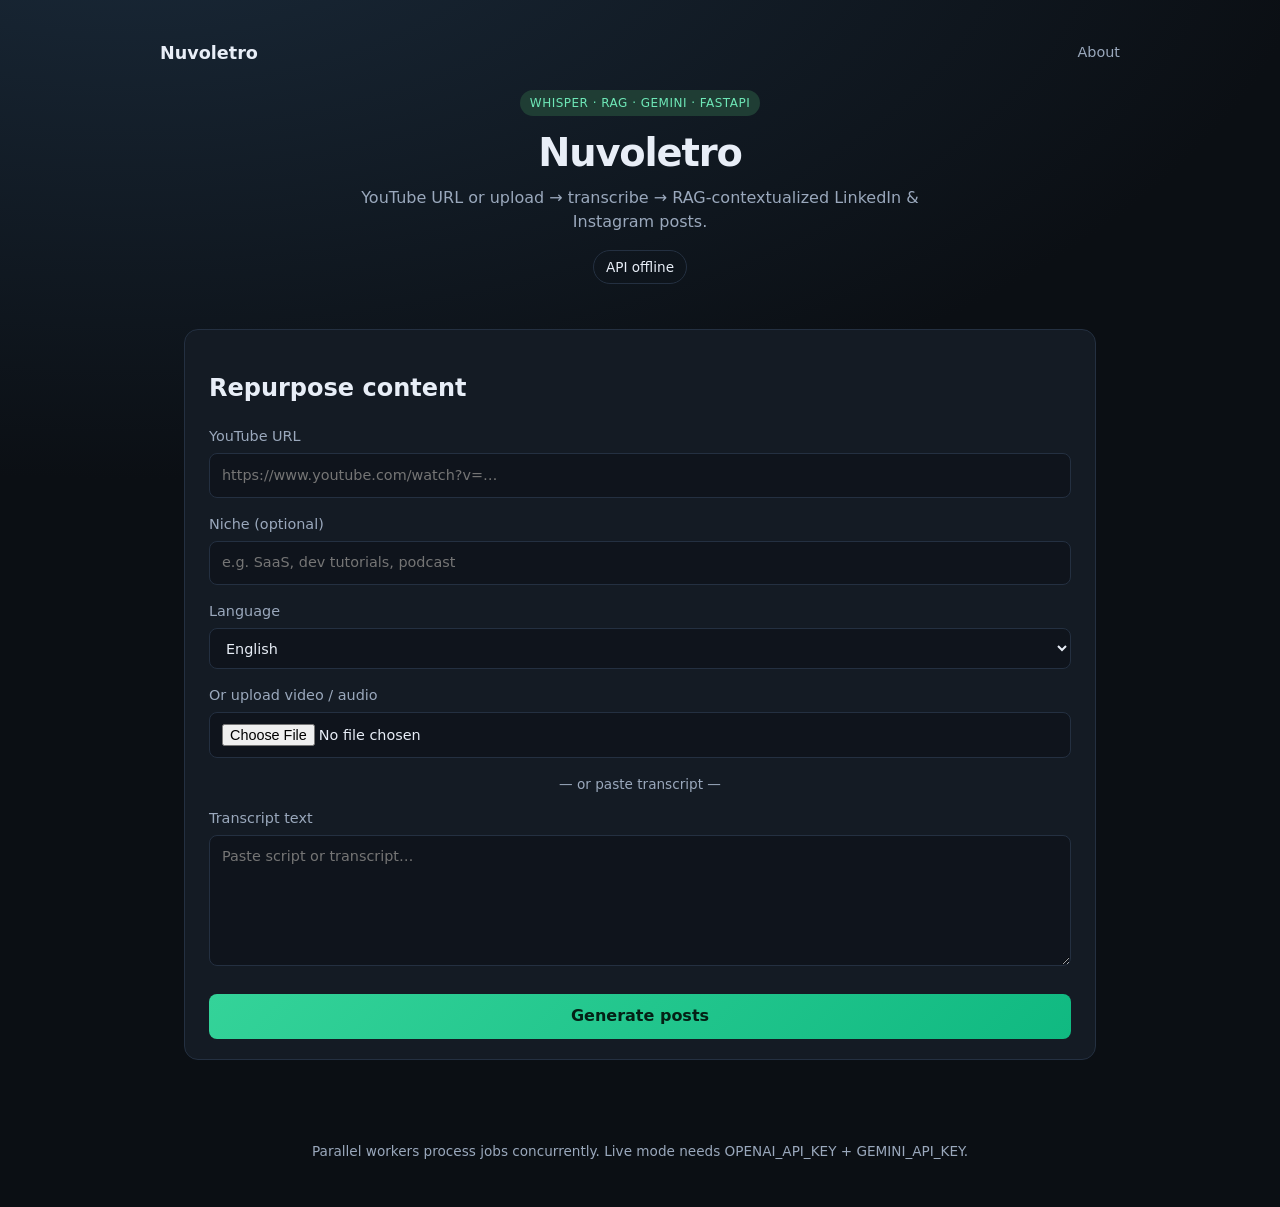
==== static/index.html @ f25f4bf4 "Initial commit: Nuvoletro - Automated content repurposing pipeline with Whisper, Chroma RAG, and Gem" ====
<!DOCTYPE html>
<html lang="en">
<head>
  <meta charset="UTF-8" />
  <meta name="viewport" content="width=device-width, initial-scale=1" />
  <title>Nuvoletro — Content Repurposing Pipeline</title>
  <link rel="stylesheet" href="/static/style.css" />
</head>
<body>
  <header class="hero">
    <nav class="app-nav">
      <a class="app-logo" href="/landing">Nuvoletro</a>
      <a class="app-nav-link" href="/landing">About</a>
    </nav>
    <p class="badge">Whisper · RAG · Gemini · FastAPI</p>
    <h1>Nuvoletro</h1>
    <p class="tagline">YouTube URL or upload → transcribe → RAG-contextualized LinkedIn & Instagram posts.</p>
    <p id="mode-pill" class="mode-pill">Checking…</p>
  </header>

  <main class="container">
    <section class="card">
      <h2>Repurpose content</h2>
      <form id="upload-form">
        <label>
          YouTube URL
          <input type="url" name="youtube_url" placeholder="https://www.youtube.com/watch?v=…" />
        </label>
        <label>
          Niche (optional)
          <input type="text" name="niche" placeholder="e.g. SaaS, dev tutorials, podcast" />
        </label>
        <label>
          Language
          <select name="language">
            <option value="en" selected>English</option>
            <option value="en-US">English (US)</option>
            <option value="en-GB">English (UK)</option>
          </select>
        </label>
        <label>
          Or upload video / audio
          <input type="file" name="file" accept="video/*,audio/*,.mp4,.mov,.mkv,.webm,.mp3,.wav,.m4a" />
        </label>
        <p class="or">— or paste transcript —</p>
        <label>
          Transcript text
          <textarea name="transcript" rows="5" placeholder="Paste script or transcript…"></textarea>
        </label>
        <button type="submit" id="submit-btn">Generate posts</button>
      </form>
      <p id="status" class="status" hidden></p>
    </section>

    <section id="results" class="card results" hidden>
      <div class="results-header">
        <h2>Your content kit</h2>
        <div class="actions">
          <a id="dl-srt" class="btn secondary" href="#">Download SRT</a>
          <a id="dl-json" class="btn secondary" href="#">Download JSON</a>
        </div>
      </div>
      <details open>
        <summary>Transcript</summary>
        <pre id="transcript-out"></pre>
      </details>
      <div class="platform-grid">
        <article class="platform" id="linkedin-box"></article>
        <article class="platform" id="instagram-box"></article>
        <article class="platform" id="youtube-box"></article>
      </div>
      <details open>
        <summary>Short clip suggestions</summary>
        <ul id="clips-out"></ul>
      </details>
      <details id="rag-details" hidden>
        <summary>RAG context used</summary>
        <pre id="rag-out"></pre>
      </details>
      <details>
        <summary>Captions (SRT preview)</summary>
        <pre id="srt-out"></pre>
      </details>
    </section>
  </main>

  <footer>
    <p>Parallel workers process jobs concurrently. Live mode needs OPENAI_API_KEY + GEMINI_API_KEY.</p>
  </footer>
  <script src="/static/app.js"></script>
</body>
</html>
---- static/style.css ----
:root {
  --bg: #0b0f14;
  --card: #141b24;
  --text: #e8eef7;
  --muted: #9aa8bc;
  --accent: #6ee7b7;
  --accent-dim: #1f3d34;
  --border: #243041;
  --danger: #f87171;
}

* { box-sizing: border-box; }

body {
  margin: 0;
  font-family: "Segoe UI", system-ui, sans-serif;
  background: radial-gradient(1200px 600px at 10% -10%, #1a2a3a, var(--bg));
  color: var(--text);
  line-height: 1.5;
}

.hero {
  padding: 2.5rem 1.5rem 1rem;
  text-align: center;
}

.app-nav {
  display: flex;
  align-items: center;
  justify-content: space-between;
  max-width: 960px;
  margin: 0 auto 1.5rem;
  text-align: left;
}
.app-logo { font-weight: 700; color: var(--text); text-decoration: none; font-size: 1.1rem; }
.app-nav-link { color: var(--muted); text-decoration: none; font-size: 0.9rem; }
.app-nav-link:hover { color: var(--text); }

.badge {
  display: inline-block;
  margin: 0;
  padding: 0.25rem 0.6rem;
  border-radius: 999px;
  background: var(--accent-dim);
  color: var(--accent);
  font-size: 0.75rem;
  letter-spacing: 0.04em;
  text-transform: uppercase;
}

h1 {
  margin: 0.5rem 0 0.25rem;
  font-size: 2.4rem;
  letter-spacing: -0.03em;
}

.tagline { color: var(--muted); max-width: 36rem; margin: 0 auto; }

.mode-pill {
  display: inline-block;
  margin-top: 1rem;
  padding: 0.35rem 0.75rem;
  border-radius: 999px;
  border: 1px solid var(--border);
  font-size: 0.85rem;
}

.container {
  max-width: 960px;
  margin: 0 auto;
  padding: 1rem 1.5rem 3rem;
}

.card {
  background: var(--card);
  border: 1px solid var(--border);
  border-radius: 14px;
  padding: 1.25rem 1.5rem;
  margin-bottom: 1.25rem;
}

label {
  display: block;
  margin-bottom: 1rem;
  font-size: 0.9rem;
  color: var(--muted);
}

input, textarea, select, button {
  width: 100%;
  margin-top: 0.35rem;
  padding: 0.65rem 0.75rem;
  border-radius: 8px;
  border: 1px solid var(--border);
  background: #0f141c;
  color: var(--text);
  font: inherit;
}

button, .btn {
  cursor: pointer;
  border: none;
  background: linear-gradient(135deg, #34d399, #10b981);
  color: #042015;
  font-weight: 600;
  text-decoration: none;
  display: inline-block;
  text-align: center;
}

button:disabled { opacity: 0.6; cursor: wait; }

.or { text-align: center; color: var(--muted); font-size: 0.85rem; }

.status { margin-top: 1rem; color: var(--accent); }
.status.error { color: var(--danger); }

.results-header {
  display: flex;
  flex-wrap: wrap;
  align-items: center;
  justify-content: space-between;
  gap: 0.75rem;
}

.actions { display: flex; gap: 0.5rem; flex-wrap: wrap; }

.btn.secondary {
  width: auto;
  padding: 0.5rem 0.85rem;
  background: transparent;
  border: 1px solid var(--border);
  color: var(--text);
  font-size: 0.85rem;
}

.platform-grid {
  display: grid;
  grid-template-columns: repeat(auto-fit, minmax(240px, 1fr));
  gap: 1rem;
  margin: 1rem 0;
}

.platform {
  border: 1px solid var(--border);
  border-radius: 10px;
  padding: 1rem;
  background: #0f141c;
}

.platform h3 { margin-top: 0; font-size: 1rem; }

.platform .copy {
  margin-top: 0.75rem;
  width: auto;
  padding: 0.4rem 0.7rem;
  font-size: 0.8rem;
}

pre {
  white-space: pre-wrap;
  word-break: break-word;
  background: #0f141c;
  border-radius: 8px;
  padding: 0.75rem;
  font-size: 0.85rem;
  max-height: 220px;
  overflow: auto;
}

#clips-out { padding-left: 1.2rem; }
#clips-out li { margin-bottom: 0.6rem; }
.clip-dl { width: auto; margin-left: 0.5rem; padding: 0.25rem 0.6rem; font-size: 0.75rem; }
.clip-note { list-style: none; color: var(--muted); font-size: 0.8rem; }

footer {
  text-align: center;
  color: var(--muted);
  font-size: 0.85rem;
  padding-bottom: 2rem;
}
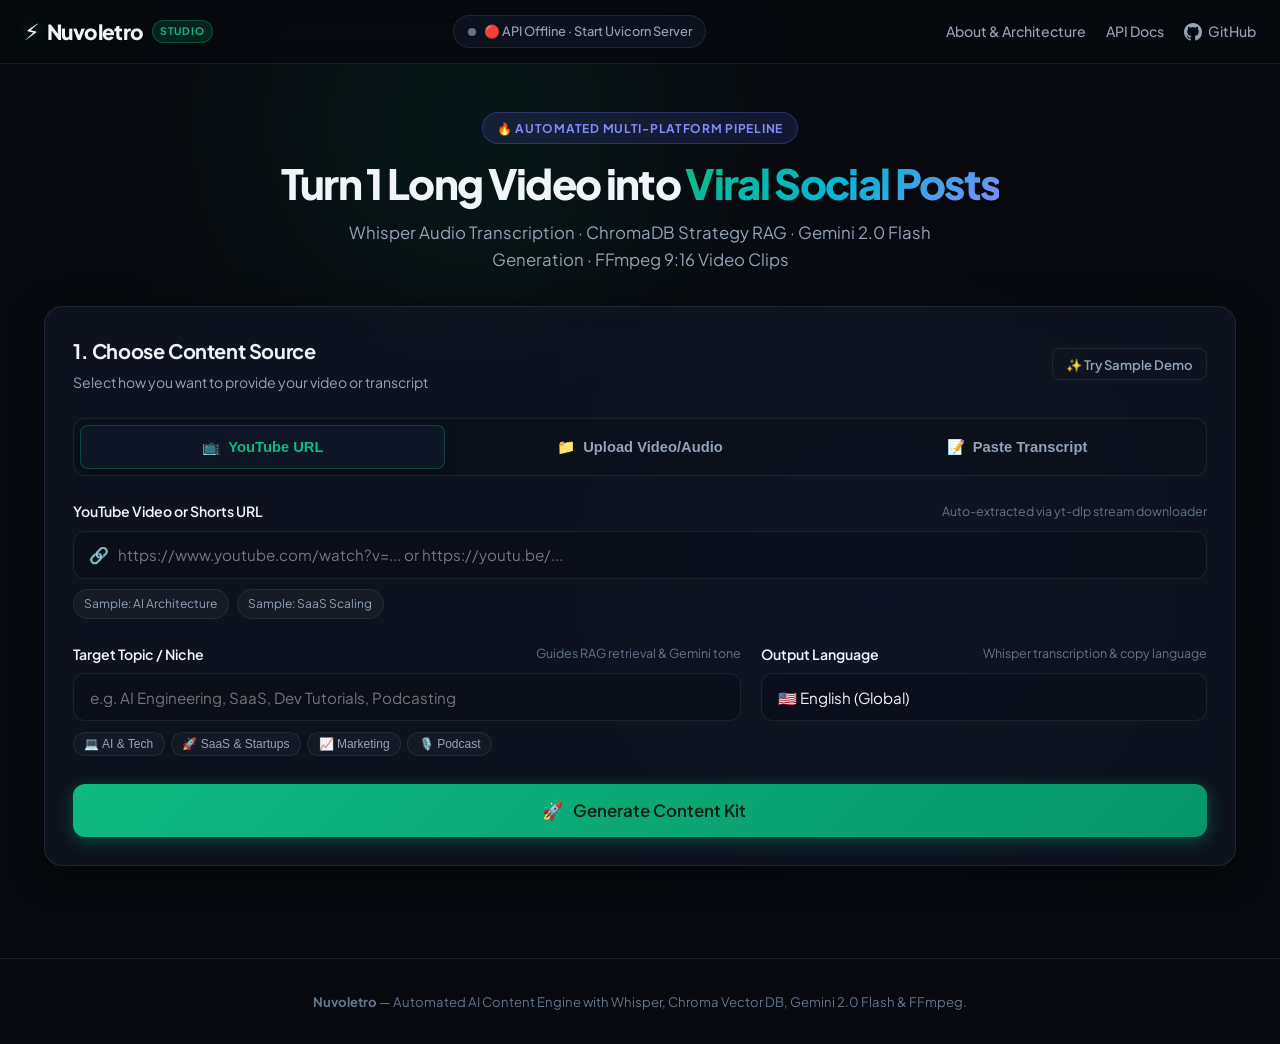
==== commit 242f8bee: "feat(ui): upgrade frontend with modern cyber-dark glassmorphism, interactive tabs, dropzone, pipelin" ====
--- a/static/index.html
+++ b/static/index.html
@@ -2,91 +2,533 @@
 <html lang="en">
 <head>
   <meta charset="UTF-8" />
-  <meta name="viewport" content="width=device-width, initial-scale=1" />
-  <title>Nuvoletro — Content Repurposing Pipeline</title>
+  <meta name="viewport" content="width=device-width, initial-scale=1.0" />
+  <title>Nuvoletro — AI Content Repurposing Studio</title>
+  <meta name="description" content="Repurpose YouTube videos, media uploads, and transcripts into viral LinkedIn posts, Instagram Reels captions, YouTube SEO metadata, and 9:16 vertical clips with Whisper, RAG, and Gemini." />
+  <link rel="preconnect" href="https://fonts.googleapis.com">
+  <link rel="preconnect" href="https://fonts.gstatic.com" crossorigin>
+  <link href="https://fonts.googleapis.com/css2?family=Plus+Jakarta+Sans:wght@400;500;600;700;800&family=JetBrains+Mono:wght@400;500;600&display=swap" rel="stylesheet">
   <link rel="stylesheet" href="/static/style.css" />
 </head>
 <body>
-  <header class="hero">
-    <nav class="app-nav">
-      <a class="app-logo" href="/landing">Nuvoletro</a>
-      <a class="app-nav-link" href="/landing">About</a>
-    </nav>
-    <p class="badge">Whisper · RAG · Gemini · FastAPI</p>
-    <h1>Nuvoletro</h1>
-    <p class="tagline">YouTube URL or upload → transcribe → RAG-contextualized LinkedIn & Instagram posts.</p>
-    <p id="mode-pill" class="mode-pill">Checking…</p>
+  <!-- Ambient background glow effects -->
+  <div class="glow-sphere glow-sphere-1"></div>
+  <div class="glow-sphere glow-sphere-2"></div>
+
+  <!-- Top Navigation Header -->
+  <header class="app-header">
+    <div class="header-container">
+      <div class="brand-group">
+        <a href="/" class="brand-logo">
+          <span class="logo-icon">⚡</span>
+          <span class="logo-text">Nuvoletro</span>
+          <span class="logo-badge">STUDIO</span>
+        </a>
+      </div>
+
+      <div class="system-status-container">
+        <div id="system-status-pill" class="status-pill checking">
+          <span class="status-indicator"></span>
+          <span id="status-pill-text">Checking System Status…</span>
+        </div>
+      </div>
+
+      <nav class="nav-actions">
+        <a href="/landing" class="nav-link">About & Architecture</a>
+        <a href="/docs" target="_blank" class="nav-link">API Docs</a>
+        <a href="https://github.com/Muhammad-AbdullahGhani/Nuvoletro" target="_blank" class="nav-link github-link">
+          <svg width="18" height="18" viewBox="0 0 24 24" fill="currentColor">
+            <path d="M12 0C5.37 0 0 5.37 0 12c0 5.31 3.435 9.795 8.205 11.385.6.105.825-.255.825-.57 0-.285-.015-1.23-.015-2.235-3.015.555-3.795-.735-4.035-1.41-.135-.345-.72-1.41-1.23-1.695-.42-.225-1.02-.78-.015-.795.945-.015 1.62.87 1.845 1.23 1.08 1.815 2.805 1.305 3.495.99.105-.78.42-1.305.765-1.605-2.67-.3-5.46-1.335-5.46-5.925 0-1.305.465-2.385 1.23-3.225-.12-.3-.54-1.53.12-3.18 0 0 1.005-.315 3.3 1.23.96-.27 1.98-.405 3-.405s2.04.135 3 .405c2.295-1.56 3.3-1.23 3.3-1.23.66 1.65.24 2.88.12 3.18.765.84 1.23 1.905 1.23 3.225 0 4.605-2.805 5.625-5.475 5.925.435.375.81 1.095.81 2.22 0 1.605-.015 2.895-.015 3.3 0 .315.225.69.825.57A12.02 12.02 0 0024 12c0-6.63-5.37-12-12-12z"/>
+          </svg>
+          GitHub
+        </a>
+      </nav>
+    </div>
   </header>
 
-  <main class="container">
-    <section class="card">
-      <h2>Repurpose content</h2>
-      <form id="upload-form">
-        <label>
-          YouTube URL
-          <input type="url" name="youtube_url" placeholder="https://www.youtube.com/watch?v=…" />
-        </label>
-        <label>
-          Niche (optional)
-          <input type="text" name="niche" placeholder="e.g. SaaS, dev tutorials, podcast" />
-        </label>
-        <label>
-          Language
-          <select name="language">
-            <option value="en" selected>English</option>
-            <option value="en-US">English (US)</option>
-            <option value="en-GB">English (UK)</option>
-          </select>
-        </label>
-        <label>
-          Or upload video / audio
-          <input type="file" name="file" accept="video/*,audio/*,.mp4,.mov,.mkv,.webm,.mp3,.wav,.m4a" />
-        </label>
-        <p class="or">— or paste transcript —</p>
-        <label>
-          Transcript text
-          <textarea name="transcript" rows="5" placeholder="Paste script or transcript…"></textarea>
-        </label>
-        <button type="submit" id="submit-btn">Generate posts</button>
+  <!-- Hero Intro Bar -->
+  <section class="hero-banner">
+    <div class="banner-inner">
+      <div class="hero-badge-wrap">
+        <span class="hero-pill">🔥 Automated Multi-Platform Pipeline</span>
+      </div>
+      <h1 class="hero-title">Turn 1 Long Video into <span class="gradient-text">Viral Social Posts</span></h1>
+      <p class="hero-subtitle">
+        Whisper Audio Transcription · ChromaDB Strategy RAG · Gemini 2.0 Flash Generation · FFmpeg 9:16 Video Clips
+      </p>
+    </div>
+  </section>
+
+  <!-- Main Application Container -->
+  <main class="app-main-layout">
+    
+    <!-- Studio Input Section Card -->
+    <section class="studio-card main-input-card">
+      <div class="card-header">
+        <div class="header-titles">
+          <h2 class="card-title">1. Choose Content Source</h2>
+          <p class="card-subtitle">Select how you want to provide your video or transcript</p>
+        </div>
+        <div class="demo-quick-action">
+          <button type="button" id="load-sample-btn" class="btn btn-ghost btn-sm">
+            ✨ Try Sample Demo
+          </button>
+        </div>
+      </div>
+
+      <!-- Interactive Input Method Tabs -->
+      <div class="source-tabs" role="tablist">
+        <button type="button" class="source-tab active" data-tab="youtube" role="tab" aria-selected="true">
+          <span class="tab-icon">📺</span>
+          <span class="tab-label">YouTube URL</span>
+        </button>
+        <button type="button" class="source-tab" data-tab="upload" role="tab" aria-selected="false">
+          <span class="tab-icon">📁</span>
+          <span class="tab-label">Upload Video/Audio</span>
+        </button>
+        <button type="button" class="source-tab" data-tab="transcript" role="tab" aria-selected="false">
+          <span class="tab-icon">📝</span>
+          <span class="tab-label">Paste Transcript</span>
+        </button>
+      </div>
+
+      <!-- Form Container -->
+      <form id="repurpose-form" class="studio-form">
+        
+        <!-- Tab Content: YouTube URL -->
+        <div class="tab-pane active" id="pane-youtube">
+          <div class="form-group">
+            <label for="youtube_url" class="field-label">
+              <span>YouTube Video or Shorts URL</span>
+              <span class="label-hint">Auto-extracted via yt-dlp stream downloader</span>
+            </label>
+            <div class="input-with-icon">
+              <span class="input-icon">🔗</span>
+              <input 
+                type="url" 
+                id="youtube_url" 
+                name="youtube_url" 
+                placeholder="https://www.youtube.com/watch?v=... or https://youtu.be/..." 
+                autocomplete="off"
+              />
+            </div>
+            <div class="quick-samples-list">
+              <span class="quick-sample-tag" data-sample="https://www.youtube.com/watch?v=sample1" data-niche="AI & LLMs">Sample: AI Architecture</span>
+              <span class="quick-sample-tag" data-sample="https://www.youtube.com/watch?v=sample2" data-niche="SaaS Growth">Sample: SaaS Scaling</span>
+            </div>
+          </div>
+        </div>
+
+        <!-- Tab Content: Upload File -->
+        <div class="tab-pane" id="pane-upload">
+          <div class="form-group">
+            <label class="field-label">
+              <span>Upload Video or Audio Media</span>
+              <span class="label-hint">Supports MP4, MOV, MKV, WebM, MP3, WAV, M4A up to 500 MB</span>
+            </label>
+            
+            <div class="dropzone" id="file-dropzone">
+              <input 
+                type="file" 
+                id="file-input" 
+                name="file" 
+                accept="video/*,audio/*,.mp4,.mov,.mkv,.webm,.mp3,.wav,.m4a" 
+                class="file-input-hidden"
+              />
+              <div class="dropzone-content" id="dropzone-idle">
+                <div class="dropzone-icon">☁️</div>
+                <h4 class="dropzone-title">Drag & drop your media file here, or <span class="browse-link">browse</span></h4>
+                <p class="dropzone-formats">MP4, MOV, MKV, MP3, WAV (Max 500 MB)</p>
+              </div>
+              <div class="dropzone-file-preview" id="dropzone-preview" style="display: none;">
+                <div class="file-info-box">
+                  <span class="file-type-icon">🎬</span>
+                  <div class="file-meta">
+                    <span class="file-name" id="preview-file-name">filename.mp4</span>
+                    <span class="file-size" id="preview-file-size">24.5 MB</span>
+                  </div>
+                  <button type="button" id="remove-file-btn" class="btn-icon-remove" title="Remove file">✕</button>
+                </div>
+              </div>
+            </div>
+          </div>
+        </div>
+
+        <!-- Tab Content: Paste Transcript -->
+        <div class="tab-pane" id="pane-transcript">
+          <div class="form-group">
+            <div class="label-row">
+              <label for="transcript-text" class="field-label">
+                <span>Script or Transcript Text</span>
+                <span class="label-hint">Generates full platform kit and segmented subtitle timestamps</span>
+              </label>
+              <span class="word-counter" id="transcript-word-count">0 words</span>
+            </div>
+            <textarea 
+              id="transcript-text" 
+              name="transcript" 
+              rows="6" 
+              placeholder="Paste your video transcript, speech script, or lecture notes here…"
+            ></textarea>
+            <div class="transcript-presets">
+              <span class="preset-label">Insert sample script:</span>
+              <button type="button" class="preset-btn" id="preset-tech-btn">⚡ AI Engineering Tutorial</button>
+              <button type="button" class="preset-btn" id="preset-marketing-btn">📈 SaaS Growth Secrets</button>
+            </div>
+          </div>
+        </div>
+
+        <!-- Target Configuration Row -->
+        <div class="config-grid">
+          <div class="config-item">
+            <label for="niche" class="field-label">
+              <span>Target Topic / Niche</span>
+              <span class="label-hint">Guides RAG retrieval & Gemini tone</span>
+            </label>
+            <input 
+              type="text" 
+              id="niche" 
+              name="niche" 
+              placeholder="e.g. AI Engineering, SaaS, Dev Tutorials, Podcasting" 
+            />
+            <div class="niche-chips">
+              <button type="button" class="niche-chip" data-val="AI & Tech">💻 AI & Tech</button>
+              <button type="button" class="niche-chip" data-val="SaaS & Startups">🚀 SaaS & Startups</button>
+              <button type="button" class="niche-chip" data-val="Marketing & Growth">📈 Marketing</button>
+              <button type="button" class="niche-chip" data-val="Podcasting">🎙️ Podcast</button>
+            </div>
+          </div>
+
+          <div class="config-item">
+            <label for="language" class="field-label">
+              <span>Output Language</span>
+              <span class="label-hint">Whisper transcription & copy language</span>
+            </label>
+            <div class="select-wrapper">
+              <select id="language" name="language">
+                <option value="en" selected>🇺🇸 English (Global)</option>
+                <option value="en-US">🇺🇸 English (US)</option>
+                <option value="en-GB">🇬🇧 English (UK)</option>
+                <option value="es">🇪🇸 Spanish (Español)</option>
+                <option value="fr">🇫🇷 French (Français)</option>
+                <option value="de">🇩🇪 German (Deutsch)</option>
+                <option value="pt">🇧🇷 Portuguese (Português)</option>
+              </select>
+            </div>
+          </div>
+        </div>
+
+        <!-- Submit Button Section -->
+        <div class="form-actions">
+          <button type="submit" id="submit-btn" class="btn btn-primary btn-hero">
+            <span class="btn-glow"></span>
+            <span class="btn-content">
+              <span class="btn-icon">🚀</span>
+              <span id="submit-btn-text">Generate Content Kit</span>
+            </span>
+          </button>
+        </div>
       </form>
-      <p id="status" class="status" hidden></p>
+
+      <!-- Interactive Processing Stepper & Status Banner -->
+      <div id="pipeline-progress" class="pipeline-progress-card" style="display: none;">
+        <div class="progress-header">
+          <div class="progress-title-wrap">
+            <div class="pulsing-spinner"></div>
+            <div>
+              <h4 class="progress-title" id="pipeline-title">Repurposing Content…</h4>
+              <p class="progress-subtitle" id="pipeline-desc">Parallel workers are executing the pipeline</p>
+            </div>
+          </div>
+          <div class="progress-timer" id="pipeline-timer">00:00</div>
+        </div>
+
+        <div class="pipeline-stepper">
+          <div class="step-item" id="step-ingest">
+            <div class="step-circle">1</div>
+            <div class="step-info">
+              <span class="step-name">Ingest & Audio</span>
+              <span class="step-status">Pending</span>
+            </div>
+          </div>
+          <div class="step-connector"></div>
+          <div class="step-item" id="step-transcribe">
+            <div class="step-circle">2</div>
+            <div class="step-info">
+              <span class="step-name">Whisper STT</span>
+              <span class="step-status">Pending</span>
+            </div>
+          </div>
+          <div class="step-connector"></div>
+          <div class="step-item" id="step-rag">
+            <div class="step-circle">3</div>
+            <div class="step-info">
+              <span class="step-name">Chroma RAG</span>
+              <span class="step-status">Pending</span>
+            </div>
+          </div>
+          <div class="step-connector"></div>
+          <div class="step-item" id="step-generate">
+            <div class="step-circle">4</div>
+            <div class="step-info">
+              <span class="step-name">Gemini Synthesis</span>
+              <span class="step-status">Pending</span>
+            </div>
+          </div>
+        </div>
+      </div>
+
+      <!-- Error Toast Box -->
+      <div id="error-box" class="error-banner" style="display: none;">
+        <span class="error-icon">⚠️</span>
+        <span id="error-message" class="error-text">An error occurred during submission.</span>
+      </div>
     </section>
 
-    <section id="results" class="card results" hidden>
-      <div class="results-header">
-        <h2>Your content kit</h2>
-        <div class="actions">
-          <a id="dl-srt" class="btn secondary" href="#">Download SRT</a>
-          <a id="dl-json" class="btn secondary" href="#">Download JSON</a>
-        </div>
-      </div>
-      <details open>
-        <summary>Transcript</summary>
-        <pre id="transcript-out"></pre>
-      </details>
-      <div class="platform-grid">
-        <article class="platform" id="linkedin-box"></article>
-        <article class="platform" id="instagram-box"></article>
-        <article class="platform" id="youtube-box"></article>
-      </div>
-      <details open>
-        <summary>Short clip suggestions</summary>
-        <ul id="clips-out"></ul>
-      </details>
-      <details id="rag-details" hidden>
-        <summary>RAG context used</summary>
-        <pre id="rag-out"></pre>
-      </details>
-      <details>
-        <summary>Captions (SRT preview)</summary>
-        <pre id="srt-out"></pre>
-      </details>
+    <!-- Results Section Hub (Hidden initially) -->
+    <section id="results-hub" class="results-hub-section" style="display: none;">
+      
+      <!-- Results Overview Topbar -->
+      <div class="results-topbar studio-card">
+        <div class="results-meta">
+          <div class="meta-badge-row">
+            <span class="status-tag success">✓ Ready to Publish</span>
+            <span id="res-mode-tag" class="status-tag mode">Live Model</span>
+            <span id="res-niche-tag" class="status-tag niche">AI Tech</span>
+          </div>
+          <h2 class="results-heading" id="res-job-title">Your Generated Content Kit</h2>
+          <p class="results-subtext" id="res-source-meta">Generated from source media</p>
+        </div>
+
+        <div class="results-download-actions">
+          <a id="dl-srt-btn" class="btn btn-outline" href="#" download>
+            <span>📜</span> Download .SRT
+          </a>
+          <a id="dl-json-btn" class="btn btn-outline" href="#" download>
+            <span>📦</span> Download JSON Kit
+          </a>
+          <button type="button" id="copy-all-btn" class="btn btn-secondary">
+            <span>📋</span> Copy All Posts
+          </button>
+        </div>
+      </div>
+
+      <!-- Studio Workspaces: Platforms and Clips Grid -->
+      <div class="studio-grid">
+
+        <!-- Left Column: Platform Tabs & Live Previews -->
+        <div class="platforms-column">
+          <div class="platform-tabs-nav">
+            <button type="button" class="platform-tab active" data-platform="linkedin">
+              <span class="p-tab-icon">💼</span>
+              <span>LinkedIn</span>
+            </button>
+            <button type="button" class="platform-tab" data-platform="instagram">
+              <span class="p-tab-icon">📸</span>
+              <span>Instagram</span>
+            </button>
+            <button type="button" class="platform-tab" data-platform="youtube">
+              <span class="p-tab-icon">🎥</span>
+              <span>YouTube</span>
+            </button>
+            <button type="button" class="platform-tab" data-platform="transcript">
+              <span class="p-tab-icon">📝</span>
+              <span>Transcript & SRT</span>
+            </button>
+            <button type="button" class="platform-tab" data-platform="rag">
+              <span class="p-tab-icon">🧠</span>
+              <span>RAG Insights</span>
+            </button>
+          </div>
+
+          <!-- Platform Panel: LinkedIn -->
+          <div class="platform-panel active studio-card" id="panel-linkedin">
+            <div class="panel-header">
+              <div class="panel-title-group">
+                <div class="platform-avatar linkedin">in</div>
+                <div>
+                  <h3 class="panel-title">LinkedIn Thought Leadership</h3>
+                  <p class="panel-subtitle">Formatted for high feed dwell-time and comments</p>
+                </div>
+              </div>
+              <button type="button" class="btn btn-copy" data-copy-target="linkedin-post-content">
+                <span>📋</span> Copy Post
+              </button>
+            </div>
+
+            <div class="post-preview-card">
+              <div class="post-preview-header">
+                <div class="mock-author">
+                  <div class="mock-avatar"></div>
+                  <div class="mock-details">
+                    <span class="mock-name">Content Creator</span>
+                    <span class="mock-headline">Thought Leader · Just now · 🌐</span>
+                  </div>
+                </div>
+              </div>
+              <div class="post-body-container">
+                <h4 id="linkedin-title" class="post-headline"></h4>
+                <div id="linkedin-description" class="post-text-body"></div>
+                <div id="linkedin-hashtags" class="post-hashtags-cloud"></div>
+              </div>
+            </div>
+            <textarea id="linkedin-post-content" class="sr-only" aria-hidden="true"></textarea>
+          </div>
+
+          <!-- Platform Panel: Instagram -->
+          <div class="platform-panel studio-card" id="panel-instagram">
+            <div class="panel-header">
+              <div class="panel-title-group">
+                <div class="platform-avatar instagram">IG</div>
+                <div>
+                  <h3 class="panel-title">Instagram Reels Caption</h3>
+                  <p class="panel-subtitle">3-second attention hook and engagement CTA</p>
+                </div>
+              </div>
+              <button type="button" class="btn btn-copy" data-copy-target="instagram-post-content">
+                <span>📋</span> Copy Caption
+              </button>
+            </div>
+
+            <div class="post-preview-card ig-card">
+              <div class="ig-hook-badge">⚡ 3-SECOND REEL HOOK</div>
+              <h4 id="instagram-title" class="ig-hook-text"></h4>
+              <div id="instagram-description" class="post-text-body"></div>
+              <div id="instagram-hashtags" class="post-hashtags-cloud"></div>
+            </div>
+            <textarea id="instagram-post-content" class="sr-only" aria-hidden="true"></textarea>
+          </div>
+
+          <!-- Platform Panel: YouTube -->
+          <div class="platform-panel studio-card" id="panel-youtube">
+            <div class="panel-header">
+              <div class="panel-title-group">
+                <div class="platform-avatar youtube">YT</div>
+                <div>
+                  <h3 class="panel-title">YouTube SEO Optimization</h3>
+                  <p class="panel-subtitle">High CTR title, chaptered description, and tags</p>
+                </div>
+              </div>
+              <button type="button" class="btn btn-copy" data-copy-target="youtube-post-content">
+                <span>📋</span> Copy All
+              </button>
+            </div>
+
+            <div class="yt-box-section">
+              <label class="section-micro-label">SEO TITLE (<span id="yt-title-count">0</span>/70 chars)</label>
+              <div class="yt-title-box">
+                <h4 id="youtube-title" class="yt-title-text"></h4>
+                <button type="button" class="btn btn-copy-sm" data-copy-target="youtube-title">Copy Title</button>
+              </div>
+            </div>
+
+            <div class="yt-box-section">
+              <label class="section-micro-label">CHAPTERED DESCRIPTION & TIMESTAMPS</label>
+              <div id="youtube-description" class="yt-desc-box"></div>
+            </div>
+
+            <div class="yt-box-section">
+              <label class="section-micro-label">SEARCH TAGS & HASHTAGS</label>
+              <div id="youtube-tags" class="post-hashtags-cloud"></div>
+            </div>
+            <textarea id="youtube-post-content" class="sr-only" aria-hidden="true"></textarea>
+          </div>
+
+          <!-- Platform Panel: Transcript & Subtitles -->
+          <div class="platform-panel studio-card" id="panel-transcript">
+            <div class="panel-header">
+              <div class="panel-title-group">
+                <div class="platform-avatar transcript">STT</div>
+                <div>
+                  <h3 class="panel-title">Full Transcript & Subtitles</h3>
+                  <p class="panel-subtitle">Segmented timecodes and SRT preview</p>
+                </div>
+              </div>
+              <div class="transcript-actions">
+                <button type="button" class="btn btn-copy" data-copy-target="transcript-raw-text">
+                  <span>📋</span> Copy Text
+                </button>
+              </div>
+            </div>
+
+            <div class="transcript-subtabs">
+              <button type="button" class="subtab-btn active" data-subtab="formatted">Segmented View</button>
+              <button type="button" class="subtab-btn" data-subtab="raw">Raw SRT</button>
+            </div>
+
+            <div class="subtab-content active" id="subtab-formatted-view">
+              <div id="transcript-segments-list" class="segments-timeline"></div>
+            </div>
+
+            <div class="subtab-content" id="subtab-raw-view">
+              <pre id="srt-raw-preview" class="code-preview"></pre>
+            </div>
+            <textarea id="transcript-raw-text" class="sr-only" aria-hidden="true"></textarea>
+          </div>
+
+          <!-- Platform Panel: RAG Insights -->
+          <div class="platform-panel studio-card" id="panel-rag">
+            <div class="panel-header">
+              <div class="panel-title-group">
+                <div class="platform-avatar rag">RAG</div>
+                <div>
+                  <h3 class="panel-title">ChromaDB Vector Retrieval</h3>
+                  <p class="panel-subtitle">Strategy playbooks matched to this video</p>
+                </div>
+              </div>
+            </div>
+            <div id="rag-insights-container" class="rag-chunks-list">
+              <p class="empty-state-text">No custom RAG chunks retrieved for this job.</p>
+            </div>
+          </div>
+        </div>
+
+        <!-- Right Column: Viral Clips & Short-form Slicer -->
+        <div class="clips-column">
+          <div class="studio-card clips-card">
+            <div class="panel-header">
+              <div>
+                <h3 class="panel-title">🎬 Viral Clip Suggestions</h3>
+                <p class="panel-subtitle">Scored by hook strength & pacing</p>
+              </div>
+              <span class="clip-count-pill" id="clip-count-badge">0 clips</span>
+            </div>
+
+            <div class="clip-export-capability-banner" id="clip-capability-note">
+              <span>💡 Video uploaded? Click below to export vertical 9:16 reels directly.</span>
+            </div>
+
+            <div id="clips-list-container" class="clips-container">
+              <!-- Dynamically populated -->
+            </div>
+          </div>
+
+          <!-- Repurpose another action card -->
+          <div class="studio-card new-job-card">
+            <h4>Ready to repurpose another video?</h4>
+            <p>Paste a new link or upload another file to start fresh.</p>
+            <button type="button" id="start-new-job-btn" class="btn btn-primary btn-block">
+              ⚡ Repurpose Another Video
+            </button>
+          </div>
+        </div>
+      </div>
     </section>
+
   </main>
 
-  <footer>
-    <p>Parallel workers process jobs concurrently. Live mode needs OPENAI_API_KEY + GEMINI_API_KEY.</p>
+  <!-- Notification Toast Container -->
+  <div id="toast-container" class="toast-container"></div>
+
+  <!-- Footer -->
+  <footer class="app-footer">
+    <div class="footer-inner">
+      <p class="footer-text">
+        <strong>Nuvoletro</strong> — Automated AI Content Engine with Whisper, Chroma Vector DB, Gemini 2.0 Flash & FFmpeg.
+      </p>
+    </div>
   </footer>
+
   <script src="/static/app.js"></script>
 </body>
 </html>
--- a/static/style.css
+++ b/static/style.css
@@ -1,181 +1,1516 @@
+/* ==========================================================================
+   Nuvoletro — Modern Cyber-Dark Glassmorphism Design System
+   ========================================================================== */
+
 :root {
-  --bg: #0b0f14;
-  --card: #141b24;
-  --text: #e8eef7;
-  --muted: #9aa8bc;
-  --accent: #6ee7b7;
-  --accent-dim: #1f3d34;
-  --border: #243041;
-  --danger: #f87171;
-}
-
-* { box-sizing: border-box; }
+  --bg-main: #07090e;
+  --bg-card: rgba(16, 23, 38, 0.7);
+  --bg-card-hover: rgba(22, 32, 53, 0.85);
+  --bg-card-solid: #0e1524;
+  --bg-input: rgba(10, 15, 26, 0.85);
+  --bg-glass: rgba(255, 255, 255, 0.03);
+  
+  --border-color: rgba(255, 255, 255, 0.08);
+  --border-hover: rgba(255, 255, 255, 0.16);
+  --border-accent: rgba(16, 185, 129, 0.4);
+  
+  --text-primary: #f1f5f9;
+  --text-secondary: #94a3b8;
+  --text-muted: #64748b;
+  
+  --accent-primary: #10b981;
+  --accent-primary-hover: #059669;
+  --accent-glow: rgba(16, 185, 129, 0.25);
+  --accent-cyan: #06b6d4;
+  --accent-indigo: #6366f1;
+  --accent-amber: #f59e0b;
+  --accent-rose: #f43f5e;
+  
+  --radius-sm: 8px;
+  --radius-md: 12px;
+  --radius-lg: 18px;
+  --radius-pill: 9999px;
+  
+  --font-sans: 'Plus Jakarta Sans', system-ui, -apple-system, sans-serif;
+  --font-mono: 'JetBrains Mono', monospace;
+  
+  --shadow-card: 0 8px 32px 0 rgba(0, 0, 0, 0.37);
+  --shadow-glow: 0 0 25px -5px var(--accent-glow);
+  --transition-fast: 0.2s cubic-bezier(0.16, 1, 0.3, 1);
+  --transition-normal: 0.3s cubic-bezier(0.16, 1, 0.3, 1);
+}
+
+*, *::before, *::after {
+  box-sizing: border-box;
+}
 
 body {
   margin: 0;
-  font-family: "Segoe UI", system-ui, sans-serif;
-  background: radial-gradient(1200px 600px at 10% -10%, #1a2a3a, var(--bg));
-  color: var(--text);
-  line-height: 1.5;
-}
-
-.hero {
-  padding: 2.5rem 1.5rem 1rem;
+  padding: 0;
+  background-color: var(--bg-main);
+  color: var(--text-primary);
+  font-family: var(--font-sans);
+  line-height: 1.6;
+  min-height: 100vh;
+  position: relative;
+  overflow-x: hidden;
+  -webkit-font-smoothing: antialiased;
+}
+
+/* Ambient Background Glows */
+.glow-sphere {
+  position: absolute;
+  width: 550px;
+  height: 550px;
+  border-radius: 50%;
+  pointer-events: none;
+  z-index: 0;
+  filter: blur(120px);
+  opacity: 0.15;
+}
+
+.glow-sphere-1 {
+  top: -150px;
+  left: 15%;
+  background: radial-gradient(circle, var(--accent-primary), transparent 70%);
+}
+
+.glow-sphere-2 {
+  top: 300px;
+  right: 10%;
+  background: radial-gradient(circle, var(--accent-indigo), transparent 70%);
+}
+
+/* Header & Nav */
+.app-header {
+  position: sticky;
+  top: 0;
+  z-index: 100;
+  background: rgba(7, 9, 14, 0.85);
+  backdrop-filter: blur(16px);
+  border-bottom: 1px solid var(--border-color);
+  padding: 0.85rem 1.5rem;
+}
+
+.header-container {
+  max-width: 1240px;
+  margin: 0 auto;
+  display: flex;
+  align-items: center;
+  justify-content: space-between;
+  gap: 1rem;
+}
+
+.brand-group {
+  display: flex;
+  align-items: center;
+}
+
+.brand-logo {
+  display: flex;
+  align-items: center;
+  gap: 0.5rem;
+  text-decoration: none;
+  color: var(--text-primary);
+  font-weight: 800;
+  font-size: 1.3rem;
+  letter-spacing: -0.03em;
+}
+
+.logo-icon {
+  font-size: 1.4rem;
+  filter: drop-shadow(0 0 8px rgba(16, 185, 129, 0.6));
+}
+
+.logo-badge {
+  font-size: 0.65rem;
+  font-weight: 700;
+  letter-spacing: 0.08em;
+  padding: 0.15rem 0.45rem;
+  border-radius: var(--radius-pill);
+  background: rgba(16, 185, 129, 0.15);
+  color: var(--accent-primary);
+  border: 1px solid rgba(16, 185, 129, 0.3);
+}
+
+.status-pill {
+  display: inline-flex;
+  align-items: center;
+  gap: 0.5rem;
+  padding: 0.35rem 0.85rem;
+  border-radius: var(--radius-pill);
+  background: var(--bg-card);
+  border: 1px solid var(--border-color);
+  font-size: 0.8rem;
+  color: var(--text-secondary);
+  font-weight: 500;
+  transition: var(--transition-fast);
+}
+
+.status-indicator {
+  width: 8px;
+  height: 8px;
+  border-radius: 50%;
+  background: var(--text-muted);
+}
+
+.status-pill.live {
+  border-color: rgba(16, 185, 129, 0.3);
+  color: #a7f3d0;
+  background: rgba(16, 185, 129, 0.08);
+}
+.status-pill.live .status-indicator {
+  background: var(--accent-primary);
+  box-shadow: 0 0 10px var(--accent-primary);
+  animation: pulse-dot 2s infinite;
+}
+
+.status-pill.demo {
+  border-color: rgba(245, 158, 11, 0.3);
+  color: #fde68a;
+  background: rgba(245, 158, 11, 0.08);
+}
+.status-pill.demo .status-indicator {
+  background: var(--accent-amber);
+}
+
+@keyframes pulse-dot {
+  0% { transform: scale(0.95); opacity: 0.7; }
+  50% { transform: scale(1.2); opacity: 1; box-shadow: 0 0 12px var(--accent-primary); }
+  100% { transform: scale(0.95); opacity: 0.7; }
+}
+
+.nav-actions {
+  display: flex;
+  align-items: center;
+  gap: 1.25rem;
+}
+
+.nav-link {
+  color: var(--text-secondary);
+  text-decoration: none;
+  font-size: 0.88rem;
+  font-weight: 500;
+  display: flex;
+  align-items: center;
+  gap: 0.35rem;
+  transition: color var(--transition-fast);
+}
+
+.nav-link:hover {
+  color: var(--text-primary);
+}
+
+/* Hero Banner */
+.hero-banner {
   text-align: center;
-}
-
-.app-nav {
+  padding: 3rem 1.5rem 2rem;
+  position: relative;
+  z-index: 1;
+}
+
+.banner-inner {
+  max-width: 800px;
+  margin: 0 auto;
+}
+
+.hero-pill {
+  display: inline-block;
+  font-size: 0.75rem;
+  font-weight: 700;
+  letter-spacing: 0.06em;
+  text-transform: uppercase;
+  padding: 0.35rem 0.85rem;
+  border-radius: var(--radius-pill);
+  background: rgba(99, 102, 241, 0.15);
+  color: #818cf8;
+  border: 1px solid rgba(99, 102, 241, 0.3);
+  margin-bottom: 1rem;
+}
+
+.hero-title {
+  font-size: 2.6rem;
+  font-weight: 800;
+  line-height: 1.15;
+  letter-spacing: -0.04em;
+  margin: 0 0 0.75rem;
+}
+
+.gradient-text {
+  background: linear-gradient(135deg, #10b981 0%, #06b6d4 50%, #818cf8 100%);
+  -webkit-background-clip: text;
+  -webkit-text-fill-color: transparent;
+}
+
+.hero-subtitle {
+  font-size: 1.05rem;
+  color: var(--text-secondary);
+  max-width: 620px;
+  margin: 0 auto;
+}
+
+/* Layout */
+.app-main-layout {
+  max-width: 1240px;
+  margin: 0 auto;
+  padding: 0 1.5rem 4rem;
+  position: relative;
+  z-index: 1;
+}
+
+/* Studio Glass Card */
+.studio-card {
+  background: var(--bg-card);
+  backdrop-filter: blur(14px);
+  -webkit-backdrop-filter: blur(14px);
+  border: 1px solid var(--border-color);
+  border-radius: var(--radius-lg);
+  box-shadow: var(--shadow-card);
+  padding: 1.75rem;
+  margin-bottom: 1.75rem;
+  transition: border-color var(--transition-normal);
+}
+
+.studio-card:hover {
+  border-color: var(--border-hover);
+}
+
+.card-header {
   display: flex;
   align-items: center;
   justify-content: space-between;
-  max-width: 960px;
-  margin: 0 auto 1.5rem;
+  flex-wrap: wrap;
+  gap: 1rem;
+  margin-bottom: 1.5rem;
+}
+
+.card-title {
+  font-size: 1.25rem;
+  font-weight: 700;
+  letter-spacing: -0.02em;
+  margin: 0;
+}
+
+.card-subtitle {
+  font-size: 0.88rem;
+  color: var(--text-secondary);
+  margin: 0.25rem 0 0;
+}
+
+/* Source Input Tabs */
+.source-tabs {
+  display: grid;
+  grid-template-columns: repeat(3, 1fr);
+  gap: 0.75rem;
+  background: rgba(10, 15, 26, 0.6);
+  padding: 0.4rem;
+  border-radius: var(--radius-md);
+  border: 1px solid var(--border-color);
+  margin-bottom: 1.5rem;
+}
+
+.source-tab {
+  background: transparent;
+  border: none;
+  border-radius: var(--radius-sm);
+  padding: 0.75rem 1rem;
+  color: var(--text-secondary);
+  font-weight: 600;
+  font-size: 0.92rem;
+  display: flex;
+  align-items: center;
+  justify-content: center;
+  gap: 0.5rem;
+  cursor: pointer;
+  transition: all var(--transition-fast);
+}
+
+.source-tab:hover {
+  color: var(--text-primary);
+  background: rgba(255, 255, 255, 0.04);
+}
+
+.source-tab.active {
+  background: var(--bg-card-solid);
+  color: var(--accent-primary);
+  box-shadow: 0 4px 12px rgba(0, 0, 0, 0.3);
+  border: 1px solid rgba(16, 185, 129, 0.3);
+}
+
+/* Tab Panes */
+.tab-pane {
+  display: none;
+}
+
+.tab-pane.active {
+  display: block;
+  animation: fadeIn 0.25s ease;
+}
+
+@keyframes fadeIn {
+  from { opacity: 0; transform: translateY(4px); }
+  to { opacity: 1; transform: translateY(0); }
+}
+
+/* Form Styles */
+.form-group {
+  margin-bottom: 1.5rem;
+}
+
+.field-label {
+  display: flex;
+  align-items: center;
+  justify-content: space-between;
+  margin-bottom: 0.5rem;
+  font-size: 0.88rem;
+  font-weight: 600;
+  color: var(--text-primary);
+}
+
+.label-hint {
+  font-size: 0.78rem;
+  font-weight: 400;
+  color: var(--text-muted);
+}
+
+.input-with-icon {
+  position: relative;
+  display: flex;
+  align-items: center;
+}
+
+.input-icon {
+  position: absolute;
+  left: 1rem;
+  font-size: 1rem;
+  color: var(--text-muted);
+  pointer-events: none;
+}
+
+input[type="text"],
+input[type="url"],
+textarea,
+select {
+  width: 100%;
+  background: var(--bg-input);
+  border: 1px solid var(--border-color);
+  border-radius: var(--radius-md);
+  padding: 0.85rem 1rem;
+  font-family: var(--font-sans);
+  font-size: 0.95rem;
+  color: var(--text-primary);
+  transition: all var(--transition-fast);
+}
+
+.input-with-icon input {
+  padding-left: 2.75rem;
+}
+
+input:focus,
+textarea:focus,
+select:focus {
+  outline: none;
+  border-color: var(--accent-primary);
+  box-shadow: 0 0 0 3px rgba(16, 185, 129, 0.15);
+  background: rgba(14, 21, 36, 0.95);
+}
+
+textarea {
+  resize: vertical;
+  min-height: 120px;
+  line-height: 1.6;
+}
+
+.quick-samples-list {
+  display: flex;
+  gap: 0.5rem;
+  margin-top: 0.65rem;
+  flex-wrap: wrap;
+}
+
+.quick-sample-tag {
+  font-size: 0.75rem;
+  background: rgba(255, 255, 255, 0.04);
+  border: 1px solid var(--border-color);
+  border-radius: var(--radius-pill);
+  padding: 0.25rem 0.65rem;
+  color: var(--text-secondary);
+  cursor: pointer;
+  transition: var(--transition-fast);
+}
+
+.quick-sample-tag:hover {
+  background: rgba(16, 185, 129, 0.1);
+  color: var(--accent-primary);
+  border-color: rgba(16, 185, 129, 0.3);
+}
+
+/* Dropzone */
+.dropzone {
+  border: 2px dashed var(--border-color);
+  border-radius: var(--radius-md);
+  padding: 2.25rem 1.5rem;
+  text-align: center;
+  background: rgba(10, 15, 26, 0.4);
+  cursor: pointer;
+  position: relative;
+  transition: all var(--transition-normal);
+}
+
+.dropzone:hover,
+.dropzone.drag-over {
+  border-color: var(--accent-primary);
+  background: rgba(16, 185, 129, 0.04);
+}
+
+.file-input-hidden {
+  position: absolute;
+  top: 0;
+  left: 0;
+  width: 100%;
+  height: 100%;
+  opacity: 0;
+  cursor: pointer;
+}
+
+.dropzone-icon {
+  font-size: 2.2rem;
+  margin-bottom: 0.5rem;
+}
+
+.dropzone-title {
+  margin: 0 0 0.25rem;
+  font-size: 0.95rem;
+  font-weight: 600;
+  color: var(--text-primary);
+}
+
+.browse-link {
+  color: var(--accent-primary);
+  text-decoration: underline;
+}
+
+.dropzone-formats {
+  margin: 0;
+  font-size: 0.78rem;
+  color: var(--text-muted);
+}
+
+.file-info-box {
+  display: flex;
+  align-items: center;
+  justify-content: space-between;
+  background: var(--bg-card-solid);
+  border: 1px solid rgba(16, 185, 129, 0.3);
+  border-radius: var(--radius-md);
+  padding: 0.75rem 1rem;
+}
+
+.file-meta {
+  display: flex;
+  flex-direction: column;
   text-align: left;
-}
-.app-logo { font-weight: 700; color: var(--text); text-decoration: none; font-size: 1.1rem; }
-.app-nav-link { color: var(--muted); text-decoration: none; font-size: 0.9rem; }
-.app-nav-link:hover { color: var(--text); }
-
-.badge {
-  display: inline-block;
-  margin: 0;
+  margin-left: 0.75rem;
+  flex: 1;
+}
+
+.file-name {
+  font-size: 0.9rem;
+  font-weight: 600;
+  color: var(--text-primary);
+}
+
+.file-size {
+  font-size: 0.75rem;
+  color: var(--text-secondary);
+}
+
+.btn-icon-remove {
+  background: transparent;
+  border: none;
+  color: var(--text-muted);
+  font-size: 1.1rem;
+  cursor: pointer;
+  padding: 0.25rem 0.5rem;
+  border-radius: var(--radius-sm);
+}
+
+.btn-icon-remove:hover {
+  color: var(--accent-rose);
+}
+
+/* Transcript preset & word counter */
+.label-row {
+  display: flex;
+  justify-content: space-between;
+  align-items: center;
+  margin-bottom: 0.5rem;
+}
+
+.word-counter {
+  font-size: 0.78rem;
+  color: var(--text-muted);
+  font-family: var(--font-mono);
+}
+
+.transcript-presets {
+  display: flex;
+  align-items: center;
+  gap: 0.5rem;
+  margin-top: 0.75rem;
+  flex-wrap: wrap;
+}
+
+.preset-label {
+  font-size: 0.78rem;
+  color: var(--text-muted);
+}
+
+.preset-btn {
+  background: rgba(255, 255, 255, 0.04);
+  border: 1px solid var(--border-color);
+  border-radius: var(--radius-sm);
+  color: var(--text-secondary);
+  font-size: 0.75rem;
   padding: 0.25rem 0.6rem;
-  border-radius: 999px;
-  background: var(--accent-dim);
-  color: var(--accent);
+  cursor: pointer;
+  transition: var(--transition-fast);
+}
+
+.preset-btn:hover {
+  background: rgba(99, 102, 241, 0.15);
+  color: #a5b4fc;
+  border-color: rgba(99, 102, 241, 0.3);
+}
+
+/* Config Grid */
+.config-grid {
+  display: grid;
+  grid-template-columns: 1.5fr 1fr;
+  gap: 1.25rem;
+  margin-bottom: 1.75rem;
+}
+
+.niche-chips {
+  display: flex;
+  gap: 0.4rem;
+  margin-top: 0.65rem;
+  flex-wrap: wrap;
+}
+
+.niche-chip {
+  background: rgba(255, 255, 255, 0.03);
+  border: 1px solid var(--border-color);
+  border-radius: var(--radius-pill);
+  padding: 0.25rem 0.65rem;
   font-size: 0.75rem;
-  letter-spacing: 0.04em;
-  text-transform: uppercase;
-}
-
-h1 {
-  margin: 0.5rem 0 0.25rem;
-  font-size: 2.4rem;
-  letter-spacing: -0.03em;
-}
-
-.tagline { color: var(--muted); max-width: 36rem; margin: 0 auto; }
-
-.mode-pill {
-  display: inline-block;
-  margin-top: 1rem;
-  padding: 0.35rem 0.75rem;
-  border-radius: 999px;
-  border: 1px solid var(--border);
-  font-size: 0.85rem;
-}
-
-.container {
-  max-width: 960px;
-  margin: 0 auto;
-  padding: 1rem 1.5rem 3rem;
-}
-
-.card {
-  background: var(--card);
-  border: 1px solid var(--border);
-  border-radius: 14px;
-  padding: 1.25rem 1.5rem;
-  margin-bottom: 1.25rem;
-}
-
-label {
-  display: block;
-  margin-bottom: 1rem;
-  font-size: 0.9rem;
-  color: var(--muted);
-}
-
-input, textarea, select, button {
-  width: 100%;
-  margin-top: 0.35rem;
-  padding: 0.65rem 0.75rem;
-  border-radius: 8px;
-  border: 1px solid var(--border);
-  background: #0f141c;
-  color: var(--text);
-  font: inherit;
-}
-
-button, .btn {
+  color: var(--text-secondary);
+  cursor: pointer;
+  transition: var(--transition-fast);
+}
+
+.niche-chip:hover,
+.niche-chip.active {
+  background: rgba(16, 185, 129, 0.12);
+  color: var(--accent-primary);
+  border-color: rgba(16, 185, 129, 0.35);
+}
+
+.select-wrapper {
+  position: relative;
+}
+
+.select-wrapper select {
+  appearance: none;
+  cursor: pointer;
+}
+
+/* Buttons */
+.btn {
+  display: inline-flex;
+  align-items: center;
+  justify-content: center;
+  gap: 0.5rem;
+  padding: 0.75rem 1.4rem;
+  border-radius: var(--radius-md);
+  font-family: var(--font-sans);
+  font-size: 0.95rem;
+  font-weight: 600;
+  text-decoration: none;
   cursor: pointer;
   border: none;
-  background: linear-gradient(135deg, #34d399, #10b981);
+  transition: all var(--transition-fast);
+}
+
+.btn-primary {
+  background: linear-gradient(135deg, #10b981 0%, #059669 100%);
   color: #042015;
+  box-shadow: 0 4px 16px rgba(16, 185, 129, 0.35);
+}
+
+.btn-primary:hover {
+  background: linear-gradient(135deg, #34d399 0%, #10b981 100%);
+  box-shadow: 0 6px 22px rgba(16, 185, 129, 0.5);
+  transform: translateY(-1px);
+}
+
+.btn-hero {
+  width: 100%;
+  padding: 1rem 1.75rem;
+  font-size: 1.05rem;
+  border-radius: var(--radius-md);
+  position: relative;
+  overflow: hidden;
+}
+
+.btn-hero .btn-content {
+  display: inline-flex;
+  align-items: center;
+  gap: 0.6rem;
+  z-index: 1;
+}
+
+.btn-hero:disabled {
+  opacity: 0.6;
+  cursor: not-allowed;
+  transform: none;
+  box-shadow: none;
+}
+
+.btn-ghost {
+  background: transparent;
+  border: 1px solid var(--border-color);
+  color: var(--text-secondary);
+}
+
+.btn-ghost:hover {
+  background: rgba(255, 255, 255, 0.05);
+  color: var(--text-primary);
+}
+
+.btn-sm {
+  padding: 0.4rem 0.8rem;
+  font-size: 0.82rem;
+  border-radius: var(--radius-sm);
+}
+
+.btn-outline {
+  background: rgba(255, 255, 255, 0.03);
+  border: 1px solid var(--border-color);
+  color: var(--text-primary);
+  font-size: 0.85rem;
+  padding: 0.5rem 0.95rem;
+}
+
+.btn-outline:hover {
+  border-color: var(--border-hover);
+  background: rgba(255, 255, 255, 0.07);
+}
+
+.btn-secondary {
+  background: rgba(99, 102, 241, 0.15);
+  color: #a5b4fc;
+  border: 1px solid rgba(99, 102, 241, 0.3);
+  font-size: 0.85rem;
+  padding: 0.5rem 0.95rem;
+}
+
+.btn-secondary:hover {
+  background: rgba(99, 102, 241, 0.25);
+  color: #fff;
+}
+
+.btn-copy {
+  background: rgba(255, 255, 255, 0.05);
+  border: 1px solid var(--border-color);
+  color: var(--text-secondary);
+  font-size: 0.8rem;
+  padding: 0.4rem 0.75rem;
+  border-radius: var(--radius-sm);
+}
+
+.btn-copy:hover,
+.btn-copy.copied {
+  background: rgba(16, 185, 129, 0.15);
+  color: var(--accent-primary);
+  border-color: rgba(16, 185, 129, 0.35);
+}
+
+.btn-copy-sm {
+  background: transparent;
+  border: 1px solid var(--border-color);
+  color: var(--text-muted);
+  font-size: 0.75rem;
+  padding: 0.25rem 0.55rem;
+  border-radius: var(--radius-sm);
+}
+
+.btn-copy-sm:hover {
+  color: var(--accent-primary);
+  border-color: rgba(16, 185, 129, 0.3);
+}
+
+.btn-block {
+  width: 100%;
+}
+
+/* Pipeline Progress Visualizer */
+.pipeline-progress-card {
+  margin-top: 1.75rem;
+  background: rgba(10, 15, 26, 0.85);
+  border: 1px solid rgba(16, 185, 129, 0.3);
+  border-radius: var(--radius-md);
+  padding: 1.25rem 1.5rem;
+  animation: fadeIn 0.3s ease;
+}
+
+.progress-header {
+  display: flex;
+  align-items: center;
+  justify-content: space-between;
+  margin-bottom: 1.25rem;
+}
+
+.progress-title-wrap {
+  display: flex;
+  align-items: center;
+  gap: 0.85rem;
+}
+
+.pulsing-spinner {
+  width: 22px;
+  height: 22px;
+  border: 3px solid rgba(16, 185, 129, 0.2);
+  border-top-color: var(--accent-primary);
+  border-radius: 50%;
+  animation: spin 0.8s linear infinite;
+}
+
+@keyframes spin {
+  to { transform: rotate(360deg); }
+}
+
+.progress-title {
+  margin: 0;
+  font-size: 0.95rem;
+  font-weight: 700;
+  color: var(--text-primary);
+}
+
+.progress-subtitle {
+  margin: 0.15rem 0 0;
+  font-size: 0.78rem;
+  color: var(--text-secondary);
+}
+
+.progress-timer {
+  font-family: var(--font-mono);
+  font-size: 0.88rem;
   font-weight: 600;
-  text-decoration: none;
-  display: inline-block;
-  text-align: center;
-}
-
-button:disabled { opacity: 0.6; cursor: wait; }
-
-.or { text-align: center; color: var(--muted); font-size: 0.85rem; }
-
-.status { margin-top: 1rem; color: var(--accent); }
-.status.error { color: var(--danger); }
-
-.results-header {
-  display: flex;
+  color: var(--accent-primary);
+  background: rgba(16, 185, 129, 0.1);
+  padding: 0.25rem 0.65rem;
+  border-radius: var(--radius-sm);
+}
+
+.pipeline-stepper {
+  display: flex;
+  align-items: center;
+  justify-content: space-between;
+  gap: 0.5rem;
+}
+
+.step-item {
+  display: flex;
+  align-items: center;
+  gap: 0.5rem;
+  opacity: 0.5;
+  transition: opacity var(--transition-fast);
+}
+
+.step-item.active {
+  opacity: 1;
+}
+
+.step-item.active .step-circle {
+  border-color: var(--accent-primary);
+  background: rgba(16, 185, 129, 0.2);
+  color: var(--accent-primary);
+}
+
+.step-item.completed {
+  opacity: 1;
+}
+
+.step-item.completed .step-circle {
+  background: var(--accent-primary);
+  color: #042015;
+  border-color: var(--accent-primary);
+}
+
+.step-circle {
+  width: 26px;
+  height: 26px;
+  border-radius: 50%;
+  border: 1px solid var(--border-color);
+  background: rgba(255, 255, 255, 0.05);
+  color: var(--text-secondary);
+  font-size: 0.75rem;
+  font-weight: 700;
+  display: flex;
+  align-items: center;
+  justify-content: center;
+}
+
+.step-info {
+  display: flex;
+  flex-direction: column;
+}
+
+.step-name {
+  font-size: 0.8rem;
+  font-weight: 600;
+  color: var(--text-primary);
+}
+
+.step-status {
+  font-size: 0.7rem;
+  color: var(--text-muted);
+}
+
+.step-connector {
+  flex: 1;
+  height: 2px;
+  background: var(--border-color);
+  margin: 0 0.5rem;
+}
+
+/* Error Banner */
+.error-banner {
+  margin-top: 1.25rem;
+  background: rgba(244, 63, 94, 0.1);
+  border: 1px solid rgba(244, 63, 94, 0.3);
+  border-radius: var(--radius-md);
+  padding: 0.85rem 1rem;
+  display: flex;
+  align-items: center;
+  gap: 0.75rem;
+  color: #fda4af;
+  font-size: 0.88rem;
+}
+
+/* Results Hub Topbar */
+.results-topbar {
+  display: flex;
+  align-items: center;
+  justify-content: space-between;
   flex-wrap: wrap;
+  gap: 1.25rem;
+  padding: 1.5rem;
+}
+
+.meta-badge-row {
+  display: flex;
+  gap: 0.5rem;
+  margin-bottom: 0.5rem;
+}
+
+.status-tag {
+  font-size: 0.72rem;
+  font-weight: 700;
+  padding: 0.2rem 0.55rem;
+  border-radius: var(--radius-pill);
+}
+
+.status-tag.success {
+  background: rgba(16, 185, 129, 0.15);
+  color: var(--accent-primary);
+  border: 1px solid rgba(16, 185, 129, 0.3);
+}
+
+.status-tag.mode {
+  background: rgba(99, 102, 241, 0.15);
+  color: #a5b4fc;
+  border: 1px solid rgba(99, 102, 241, 0.3);
+}
+
+.status-tag.niche {
+  background: rgba(6, 182, 212, 0.15);
+  color: #67e8f9;
+  border: 1px solid rgba(6, 182, 212, 0.3);
+}
+
+.results-heading {
+  font-size: 1.4rem;
+  font-weight: 800;
+  margin: 0;
+  letter-spacing: -0.02em;
+}
+
+.results-subtext {
+  font-size: 0.85rem;
+  color: var(--text-secondary);
+  margin: 0.25rem 0 0;
+}
+
+.results-download-actions {
+  display: flex;
+  gap: 0.6rem;
+  flex-wrap: wrap;
+}
+
+/* Studio Grid Layout */
+.studio-grid {
+  display: grid;
+  grid-template-columns: 1.55fr 1fr;
+  gap: 1.5rem;
+  align-items: start;
+}
+
+/* Platform Navigation Tabs */
+.platform-tabs-nav {
+  display: flex;
+  gap: 0.5rem;
+  overflow-x: auto;
+  padding-bottom: 0.5rem;
+  margin-bottom: 0.75rem;
+}
+
+.platform-tab {
+  background: rgba(16, 23, 38, 0.6);
+  border: 1px solid var(--border-color);
+  border-radius: var(--radius-pill);
+  padding: 0.55rem 1rem;
+  color: var(--text-secondary);
+  font-size: 0.85rem;
+  font-weight: 600;
+  display: inline-flex;
+  align-items: center;
+  gap: 0.45rem;
+  cursor: pointer;
+  white-space: nowrap;
+  transition: all var(--transition-fast);
+}
+
+.platform-tab:hover {
+  color: var(--text-primary);
+  border-color: var(--border-hover);
+}
+
+.platform-tab.active {
+  background: rgba(16, 185, 129, 0.15);
+  color: var(--accent-primary);
+  border-color: rgba(16, 185, 129, 0.4);
+}
+
+.platform-panel {
+  display: none;
+}
+
+.platform-panel.active {
+  display: block;
+  animation: fadeIn 0.25s ease;
+}
+
+.panel-header {
+  display: flex;
   align-items: center;
   justify-content: space-between;
+  margin-bottom: 1.25rem;
+  padding-bottom: 0.85rem;
+  border-bottom: 1px solid var(--border-color);
+}
+
+.panel-title-group {
+  display: flex;
+  align-items: center;
   gap: 0.75rem;
 }
 
-.actions { display: flex; gap: 0.5rem; flex-wrap: wrap; }
-
-.btn.secondary {
-  width: auto;
-  padding: 0.5rem 0.85rem;
-  background: transparent;
-  border: 1px solid var(--border);
-  color: var(--text);
-  font-size: 0.85rem;
-}
-
-.platform-grid {
-  display: grid;
-  grid-template-columns: repeat(auto-fit, minmax(240px, 1fr));
-  gap: 1rem;
-  margin: 1rem 0;
-}
-
-.platform {
-  border: 1px solid var(--border);
-  border-radius: 10px;
-  padding: 1rem;
-  background: #0f141c;
-}
-
-.platform h3 { margin-top: 0; font-size: 1rem; }
-
-.platform .copy {
-  margin-top: 0.75rem;
-  width: auto;
-  padding: 0.4rem 0.7rem;
-  font-size: 0.8rem;
-}
-
-pre {
+.platform-avatar {
+  width: 38px;
+  height: 38px;
+  border-radius: var(--radius-sm);
+  display: flex;
+  align-items: center;
+  justify-content: center;
+  font-weight: 800;
+  font-size: 0.88rem;
+}
+
+.platform-avatar.linkedin { background: #0077b5; color: #fff; }
+.platform-avatar.instagram { background: linear-gradient(45deg, #f09433, #e6683c, #dc2743, #cc2366, #bc1888); color: #fff; }
+.platform-avatar.youtube { background: #ff0000; color: #fff; }
+.platform-avatar.transcript { background: #6366f1; color: #fff; }
+.platform-avatar.rag { background: #06b6d4; color: #042015; }
+
+.panel-title {
+  font-size: 1.05rem;
+  font-weight: 700;
+  margin: 0;
+}
+
+.panel-subtitle {
+  font-size: 0.78rem;
+  color: var(--text-secondary);
+  margin: 0.15rem 0 0;
+}
+
+/* Social Post Preview Mockups */
+.post-preview-card {
+  background: var(--bg-card-solid);
+  border: 1px solid var(--border-color);
+  border-radius: var(--radius-md);
+  padding: 1.25rem;
+}
+
+.post-preview-header {
+  display: flex;
+  align-items: center;
+  margin-bottom: 1rem;
+}
+
+.mock-author {
+  display: flex;
+  align-items: center;
+  gap: 0.65rem;
+}
+
+.mock-avatar {
+  width: 36px;
+  height: 36px;
+  border-radius: 50%;
+  background: linear-gradient(135deg, #10b981, #06b6d4);
+}
+
+.mock-details {
+  display: flex;
+  flex-direction: column;
+}
+
+.mock-name {
+  font-size: 0.88rem;
+  font-weight: 700;
+  color: var(--text-primary);
+}
+
+.mock-headline {
+  font-size: 0.72rem;
+  color: var(--text-muted);
+}
+
+.post-headline {
+  font-size: 1rem;
+  font-weight: 700;
+  color: var(--text-primary);
+  margin: 0 0 0.75rem;
+  line-height: 1.4;
+}
+
+.post-text-body {
+  font-size: 0.92rem;
+  line-height: 1.7;
+  color: #cbd5e1;
   white-space: pre-wrap;
   word-break: break-word;
-  background: #0f141c;
-  border-radius: 8px;
-  padding: 0.75rem;
+}
+
+.post-hashtags-cloud {
+  display: flex;
+  flex-wrap: wrap;
+  gap: 0.4rem;
+  margin-top: 1rem;
+  padding-top: 0.85rem;
+  border-top: 1px solid rgba(255, 255, 255, 0.05);
+}
+
+.hashtag-pill {
+  font-size: 0.75rem;
+  color: var(--accent-cyan);
+  background: rgba(6, 182, 212, 0.1);
+  padding: 0.2rem 0.5rem;
+  border-radius: var(--radius-sm);
+}
+
+/* Instagram Specific */
+.ig-card {
+  border-left: 3px solid #e1306c;
+}
+
+.ig-hook-badge {
+  display: inline-block;
+  font-size: 0.7rem;
+  font-weight: 800;
+  letter-spacing: 0.06em;
+  color: #f43f5e;
+  background: rgba(244, 63, 94, 0.15);
+  padding: 0.2rem 0.5rem;
+  border-radius: var(--radius-sm);
+  margin-bottom: 0.5rem;
+}
+
+.ig-hook-text {
+  font-size: 1.05rem;
+  font-weight: 700;
+  color: #fff;
+  margin: 0 0 0.75rem;
+}
+
+/* YouTube Specific */
+.yt-box-section {
+  margin-bottom: 1.25rem;
+}
+
+.section-micro-label {
+  display: block;
+  font-size: 0.72rem;
+  font-weight: 700;
+  letter-spacing: 0.05em;
+  color: var(--text-muted);
+  margin-bottom: 0.4rem;
+}
+
+.yt-title-box {
+  display: flex;
+  align-items: center;
+  justify-content: space-between;
+  background: var(--bg-card-solid);
+  border: 1px solid var(--border-color);
+  border-radius: var(--radius-md);
+  padding: 0.85rem 1rem;
+}
+
+.yt-title-text {
+  margin: 0;
+  font-size: 0.95rem;
+  font-weight: 700;
+  color: var(--text-primary);
+}
+
+.yt-desc-box {
+  background: var(--bg-card-solid);
+  border: 1px solid var(--border-color);
+  border-radius: var(--radius-md);
+  padding: 1rem;
+  font-size: 0.88rem;
+  line-height: 1.6;
+  color: #cbd5e1;
+  white-space: pre-wrap;
+  max-height: 220px;
+  overflow-y: auto;
+}
+
+/* Transcript Tabs & Timelines */
+.transcript-subtabs {
+  display: flex;
+  gap: 0.5rem;
+  margin-bottom: 1rem;
+}
+
+.subtab-btn {
+  background: transparent;
+  border: 1px solid var(--border-color);
+  border-radius: var(--radius-sm);
+  padding: 0.35rem 0.75rem;
+  color: var(--text-secondary);
+  font-size: 0.8rem;
+  cursor: pointer;
+}
+
+.subtab-btn.active {
+  background: rgba(255, 255, 255, 0.08);
+  color: var(--text-primary);
+  border-color: var(--border-hover);
+}
+
+.subtab-content {
+  display: none;
+}
+
+.subtab-content.active {
+  display: block;
+}
+
+.segments-timeline {
+  max-height: 350px;
+  overflow-y: auto;
+  display: flex;
+  flex-direction: column;
+  gap: 0.5rem;
+}
+
+.segment-row {
+  display: flex;
+  gap: 0.85rem;
+  background: var(--bg-card-solid);
+  border: 1px solid var(--border-color);
+  border-radius: var(--radius-sm);
+  padding: 0.65rem 0.85rem;
   font-size: 0.85rem;
-  max-height: 220px;
-  overflow: auto;
-}
-
-#clips-out { padding-left: 1.2rem; }
-#clips-out li { margin-bottom: 0.6rem; }
-.clip-dl { width: auto; margin-left: 0.5rem; padding: 0.25rem 0.6rem; font-size: 0.75rem; }
-.clip-note { list-style: none; color: var(--muted); font-size: 0.8rem; }
-
-footer {
+}
+
+.segment-timecode {
+  font-family: var(--font-mono);
+  font-size: 0.75rem;
+  color: var(--accent-cyan);
+  white-space: nowrap;
+  background: rgba(6, 182, 212, 0.1);
+  padding: 0.15rem 0.45rem;
+  border-radius: var(--radius-sm);
+  height: fit-content;
+}
+
+.segment-text {
+  color: #cbd5e1;
+  line-height: 1.5;
+}
+
+.code-preview {
+  background: var(--bg-card-solid);
+  border: 1px solid var(--border-color);
+  border-radius: var(--radius-md);
+  padding: 1rem;
+  font-family: var(--font-mono);
+  font-size: 0.8rem;
+  color: #cbd5e1;
+  max-height: 350px;
+  overflow-y: auto;
+}
+
+/* RAG Insights */
+.rag-chunks-list {
+  display: flex;
+  flex-direction: column;
+  gap: 0.85rem;
+}
+
+.rag-chunk-card {
+  background: var(--bg-card-solid);
+  border-left: 3px solid var(--accent-cyan);
+  border-radius: var(--radius-sm);
+  padding: 0.85rem 1rem;
+  font-size: 0.85rem;
+  line-height: 1.6;
+  color: #cbd5e1;
+  white-space: pre-wrap;
+}
+
+.empty-state-text {
+  color: var(--text-muted);
+  font-size: 0.85rem;
   text-align: center;
-  color: var(--muted);
+  padding: 2rem 1rem;
+}
+
+/* Viral Clips Column */
+.clip-count-pill {
+  font-size: 0.75rem;
+  font-weight: 700;
+  background: rgba(16, 185, 129, 0.15);
+  color: var(--accent-primary);
+  padding: 0.2rem 0.55rem;
+  border-radius: var(--radius-pill);
+}
+
+.clip-export-capability-banner {
+  background: rgba(6, 182, 212, 0.08);
+  border: 1px solid rgba(6, 182, 212, 0.25);
+  border-radius: var(--radius-sm);
+  padding: 0.55rem 0.75rem;
+  font-size: 0.78rem;
+  color: #67e8f9;
+  margin-bottom: 1rem;
+}
+
+.clips-container {
+  display: flex;
+  flex-direction: column;
+  gap: 0.85rem;
+}
+
+.clip-item-card {
+  background: var(--bg-card-solid);
+  border: 1px solid var(--border-color);
+  border-radius: var(--radius-md);
+  padding: 1rem;
+  transition: all var(--transition-fast);
+}
+
+.clip-item-card:hover {
+  border-color: rgba(16, 185, 129, 0.4);
+  transform: translateY(-2px);
+}
+
+.clip-card-top {
+  display: flex;
+  align-items: center;
+  justify-content: space-between;
+  margin-bottom: 0.5rem;
+}
+
+.clip-duration-badge {
+  font-family: var(--font-mono);
+  font-size: 0.75rem;
+  font-weight: 600;
+  color: var(--accent-primary);
+  background: rgba(16, 185, 129, 0.1);
+  padding: 0.15rem 0.5rem;
+  border-radius: var(--radius-pill);
+}
+
+.clip-reason-tag {
+  font-size: 0.72rem;
+  font-weight: 600;
+  color: #cbd5e1;
+  background: rgba(255, 255, 255, 0.06);
+  padding: 0.15rem 0.5rem;
+  border-radius: var(--radius-pill);
+}
+
+.clip-hook-quote {
+  font-size: 0.88rem;
+  font-weight: 600;
+  color: var(--text-primary);
+  margin: 0 0 0.85rem;
+  line-height: 1.4;
+}
+
+.clip-actions {
+  display: flex;
+  align-items: center;
+  justify-content: space-between;
+}
+
+.btn-export-clip {
+  background: linear-gradient(135deg, #10b981 0%, #059669 100%);
+  color: #042015;
+  font-size: 0.78rem;
+  font-weight: 700;
+  padding: 0.45rem 0.85rem;
+  border-radius: var(--radius-sm);
+  text-decoration: none;
+  display: inline-flex;
+  align-items: center;
+  gap: 0.35rem;
+  transition: all var(--transition-fast);
+}
+
+.btn-export-clip:hover {
+  background: linear-gradient(135deg, #34d399 0%, #10b981 100%);
+  box-shadow: 0 4px 12px rgba(16, 185, 129, 0.4);
+}
+
+.btn-export-clip.disabled {
+  opacity: 0.5;
+  pointer-events: none;
+  background: rgba(255, 255, 255, 0.1);
+  color: var(--text-muted);
+}
+
+.new-job-card {
+  text-align: center;
+  padding: 1.5rem;
+}
+
+.new-job-card h4 {
+  margin: 0 0 0.35rem;
+  font-size: 1rem;
+}
+
+.new-job-card p {
+  margin: 0 0 1rem;
+  font-size: 0.82rem;
+  color: var(--text-secondary);
+}
+
+/* Toast Notifications */
+.toast-container {
+  position: fixed;
+  bottom: 2rem;
+  right: 2rem;
+  z-index: 1000;
+  display: flex;
+  flex-direction: column;
+  gap: 0.5rem;
+  pointer-events: none;
+}
+
+.toast {
+  background: rgba(14, 21, 36, 0.95);
+  backdrop-filter: blur(12px);
+  border: 1px solid var(--accent-primary);
+  box-shadow: 0 10px 25px rgba(0, 0, 0, 0.5);
+  color: var(--text-primary);
   font-size: 0.85rem;
-  padding-bottom: 2rem;
-}
+  font-weight: 600;
+  padding: 0.75rem 1.25rem;
+  border-radius: var(--radius-md);
+  display: flex;
+  align-items: center;
+  gap: 0.6rem;
+  animation: slideUp 0.25s ease, fadeOut 0.3s ease 2.7s forwards;
+}
+
+@keyframes slideUp {
+  from { transform: translateY(20px); opacity: 0; }
+  to { transform: translateY(0); opacity: 1; }
+}
+
+@keyframes fadeOut {
+  from { opacity: 1; }
+  to { opacity: 0; }
+}
+
+/* Screen reader only utility */
+.sr-only {
+  position: absolute;
+  width: 1px;
+  height: 1px;
+  padding: 0;
+  margin: -1px;
+  overflow: hidden;
+  clip: rect(0, 0, 0, 0);
+  border: 0;
+}
+
+/* Footer */
+.app-footer {
+  border-top: 1px solid var(--border-color);
+  padding: 2rem 1.5rem;
+  text-align: center;
+}
+
+.footer-text {
+  font-size: 0.82rem;
+  color: var(--text-muted);
+  margin: 0;
+}
+
+/* Responsive Design */
+@media (max-width: 900px) {
+  .studio-grid {
+    grid-template-columns: 1fr;
+  }
+  
+  .hero-title {
+    font-size: 2.1rem;
+  }
+  
+  .config-grid {
+    grid-template-columns: 1fr;
+  }
+  
+  .source-tabs {
+    grid-template-columns: 1fr;
+  }
+
+  .pipeline-stepper {
+    flex-direction: column;
+    align-items: flex-start;
+    gap: 0.75rem;
+  }
+  
+  .step-connector {
+    display: none;
+  }
+}
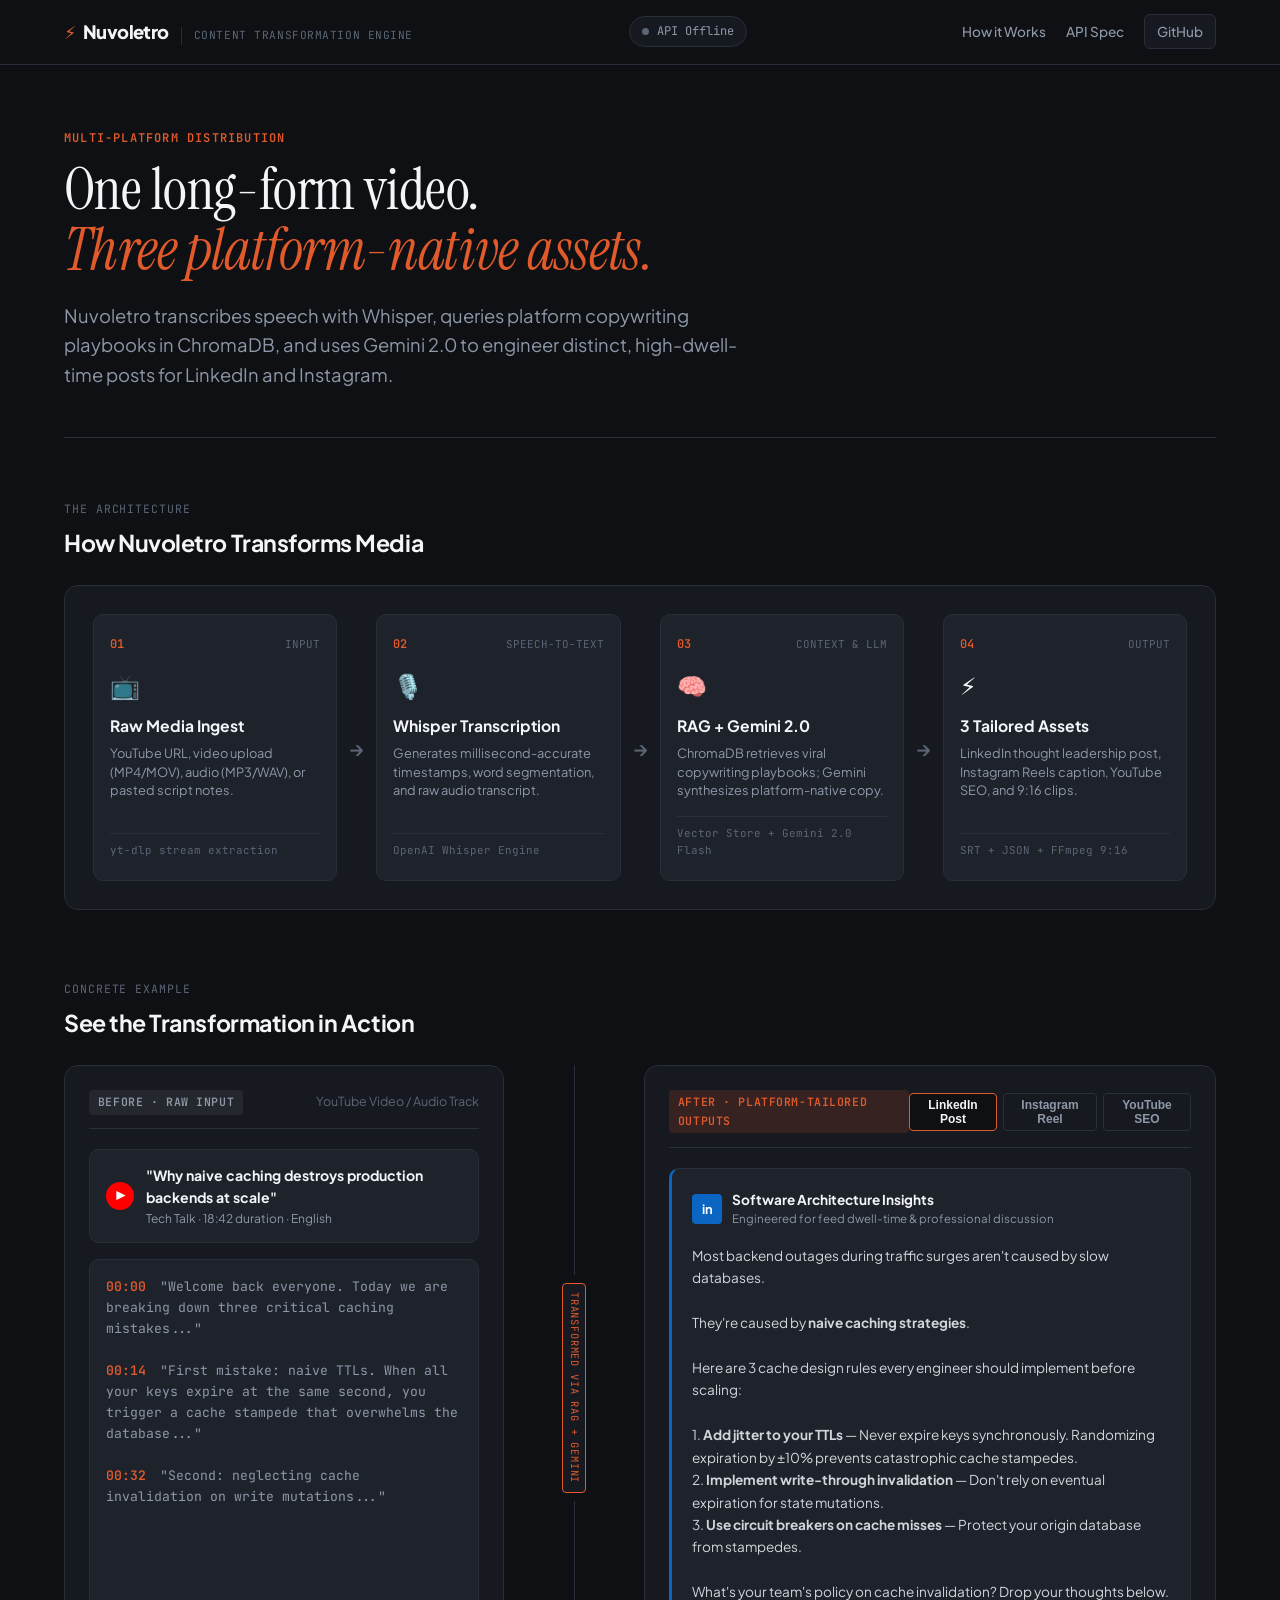
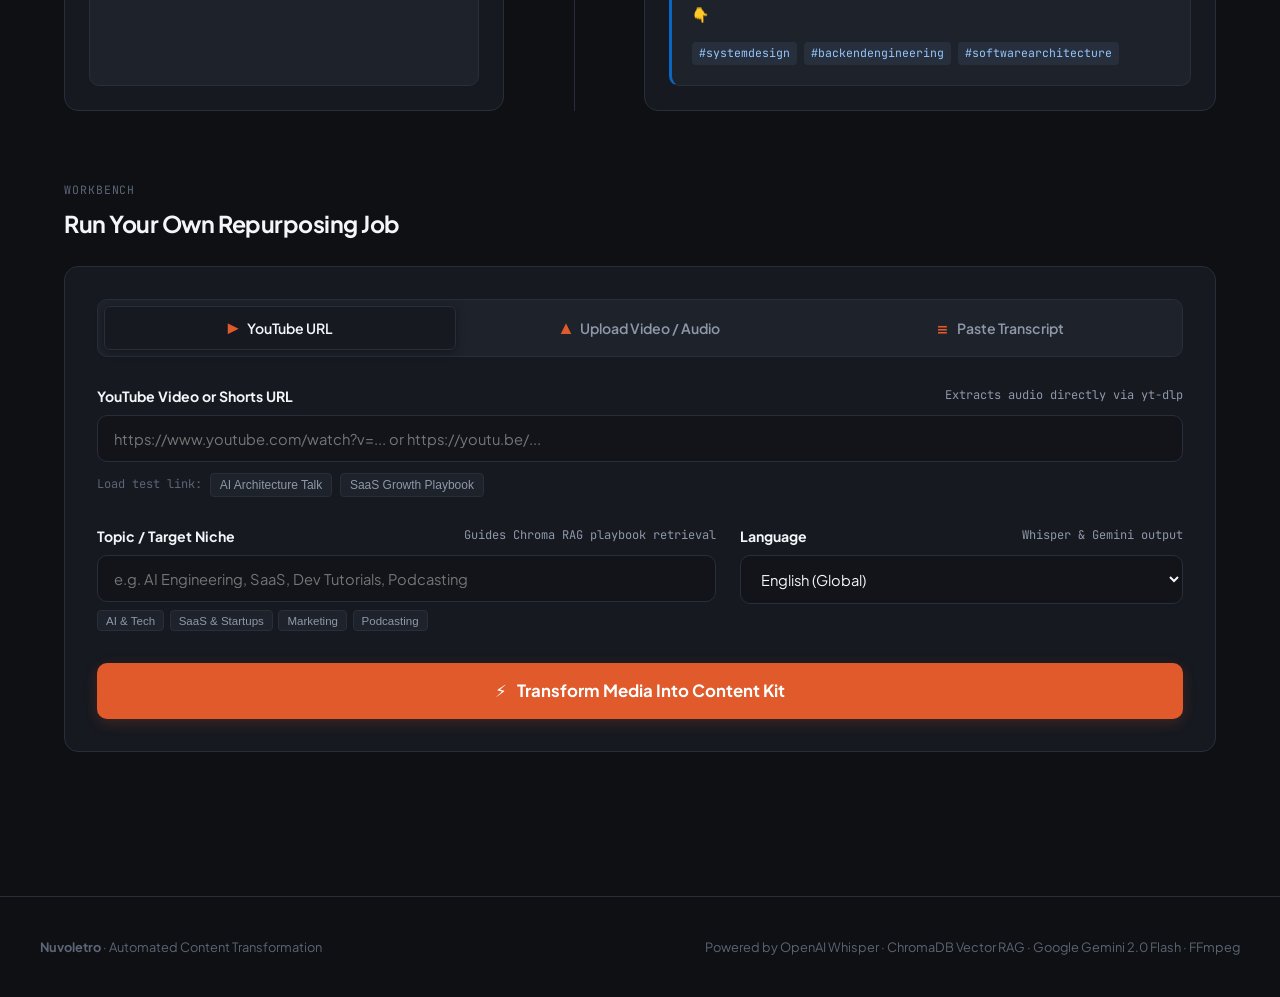
==== commit 56cd423b: "feat(ui): redesign frontend with visual pipeline flow, concrete before/after showcase, and distinct " ====
--- a/static/index.html
+++ b/static/index.html
@@ -3,529 +3,642 @@
 <head>
   <meta charset="UTF-8" />
   <meta name="viewport" content="width=device-width, initial-scale=1.0" />
-  <title>Nuvoletro — AI Content Repurposing Studio</title>
-  <meta name="description" content="Repurpose YouTube videos, media uploads, and transcripts into viral LinkedIn posts, Instagram Reels captions, YouTube SEO metadata, and 9:16 vertical clips with Whisper, RAG, and Gemini." />
+  <title>Nuvoletro — Content Transformation Engine</title>
+  <meta name="description" content="Transform one long-form video or audio file into platform-tailored LinkedIn thought leadership, Instagram Reels captions, and 9:16 vertical clips." />
+  
+  <!-- Distinctive Typography: Instrument Serif + Plus Jakarta Sans + JetBrains Mono -->
   <link rel="preconnect" href="https://fonts.googleapis.com">
   <link rel="preconnect" href="https://fonts.gstatic.com" crossorigin>
-  <link href="https://fonts.googleapis.com/css2?family=Plus+Jakarta+Sans:wght@400;500;600;700;800&family=JetBrains+Mono:wght@400;500;600&display=swap" rel="stylesheet">
+  <link href="https://fonts.googleapis.com/css2?family=Instrument+Serif:ital@0;1&family=JetBrains+Mono:wght@400;500;600&family=Plus+Jakarta+Sans:wght@400;500;600;700;800&display=swap" rel="stylesheet">
+  
   <link rel="stylesheet" href="/static/style.css" />
 </head>
 <body>
-  <!-- Ambient background glow effects -->
-  <div class="glow-sphere glow-sphere-1"></div>
-  <div class="glow-sphere glow-sphere-2"></div>
-
-  <!-- Top Navigation Header -->
-  <header class="app-header">
-    <div class="header-container">
-      <div class="brand-group">
-        <a href="/" class="brand-logo">
-          <span class="logo-icon">⚡</span>
-          <span class="logo-text">Nuvoletro</span>
-          <span class="logo-badge">STUDIO</span>
+
+  <!-- Top Editorial Header -->
+  <header class="studio-header">
+    <div class="header-inner">
+      <div class="brand-block">
+        <a href="/" class="brand-link">
+          <span class="brand-mark">⚡</span>
+          <span class="brand-name">Nuvoletro</span>
         </a>
-      </div>
-
-      <div class="system-status-container">
-        <div id="system-status-pill" class="status-pill checking">
-          <span class="status-indicator"></span>
-          <span id="status-pill-text">Checking System Status…</span>
-        </div>
-      </div>
-
-      <nav class="nav-actions">
-        <a href="/landing" class="nav-link">About & Architecture</a>
-        <a href="/docs" target="_blank" class="nav-link">API Docs</a>
-        <a href="https://github.com/Muhammad-AbdullahGhani/Nuvoletro" target="_blank" class="nav-link github-link">
-          <svg width="18" height="18" viewBox="0 0 24 24" fill="currentColor">
-            <path d="M12 0C5.37 0 0 5.37 0 12c0 5.31 3.435 9.795 8.205 11.385.6.105.825-.255.825-.57 0-.285-.015-1.23-.015-2.235-3.015.555-3.795-.735-4.035-1.41-.135-.345-.72-1.41-1.23-1.695-.42-.225-1.02-.78-.015-.795.945-.015 1.62.87 1.845 1.23 1.08 1.815 2.805 1.305 3.495.99.105-.78.42-1.305.765-1.605-2.67-.3-5.46-1.335-5.46-5.925 0-1.305.465-2.385 1.23-3.225-.12-.3-.54-1.53.12-3.18 0 0 1.005-.315 3.3 1.23.96-.27 1.98-.405 3-.405s2.04.135 3 .405c2.295-1.56 3.3-1.23 3.3-1.23.66 1.65.24 2.88.12 3.18.765.84 1.23 1.905 1.23 3.225 0 4.605-2.805 5.625-5.475 5.925.435.375.81 1.095.81 2.22 0 1.605-.015 2.895-.015 3.3 0 .315.225.69.825.57A12.02 12.02 0 0024 12c0-6.63-5.37-12-12-12z"/>
-          </svg>
+        <span class="brand-descriptor">Content Transformation Engine</span>
+      </div>
+
+      <div class="system-status-indicator">
+        <span class="status-beacon" id="status-beacon"></span>
+        <span class="status-label" id="status-text">Connecting…</span>
+      </div>
+
+      <nav class="header-nav">
+        <a href="/landing" class="nav-item">How it Works</a>
+        <a href="/docs" target="_blank" class="nav-item">API Spec</a>
+        <a href="https://github.com/Muhammad-AbdullahGhani/Nuvoletro" target="_blank" class="nav-item github-btn">
           GitHub
         </a>
       </nav>
     </div>
   </header>
 
-  <!-- Hero Intro Bar -->
-  <section class="hero-banner">
-    <div class="banner-inner">
-      <div class="hero-badge-wrap">
-        <span class="hero-pill">🔥 Automated Multi-Platform Pipeline</span>
-      </div>
-      <h1 class="hero-title">Turn 1 Long Video into <span class="gradient-text">Viral Social Posts</span></h1>
-      <p class="hero-subtitle">
-        Whisper Audio Transcription · ChromaDB Strategy RAG · Gemini 2.0 Flash Generation · FFmpeg 9:16 Video Clips
-      </p>
-    </div>
-  </section>
-
-  <!-- Main Application Container -->
-  <main class="app-main-layout">
+  <main class="main-content">
     
-    <!-- Studio Input Section Card -->
-    <section class="studio-card main-input-card">
-      <div class="card-header">
-        <div class="header-titles">
-          <h2 class="card-title">1. Choose Content Source</h2>
-          <p class="card-subtitle">Select how you want to provide your video or transcript</p>
-        </div>
-        <div class="demo-quick-action">
-          <button type="button" id="load-sample-btn" class="btn btn-ghost btn-sm">
-            ✨ Try Sample Demo
+    <!-- Hero / Positioning Section -->
+    <section class="hero-section">
+      <div class="hero-inner">
+        <div class="hero-kicker">Multi-Platform Distribution</div>
+        <h1 class="hero-heading">
+          One long-form video.<br>
+          <em>Three platform-native assets.</em>
+        </h1>
+        <p class="hero-standfirst">
+          Nuvoletro transcribes speech with Whisper, queries platform copywriting playbooks in ChromaDB, and uses Gemini 2.0 to engineer distinct, high-dwell-time posts for LinkedIn and Instagram.
+        </p>
+      </div>
+    </section>
+
+    <!-- SECTION 1: VISUAL PIPELINE (What happens end-to-end) -->
+    <section class="pipeline-section" aria-label="Transformation Pipeline">
+      <div class="section-label-bar">
+        <span class="section-tag">The Architecture</span>
+        <h2 class="section-title">How Nuvoletro Transforms Media</h2>
+      </div>
+
+      <div class="pipeline-grid">
+        <!-- Stage 1 -->
+        <div class="pipeline-node">
+          <div class="node-meta">
+            <span class="node-num">01</span>
+            <span class="node-type">Input</span>
+          </div>
+          <div class="node-icon-box">📺</div>
+          <h3 class="node-title">Raw Media Ingest</h3>
+          <p class="node-desc">YouTube URL, video upload (MP4/MOV), audio (MP3/WAV), or pasted script notes.</p>
+          <div class="node-foot">yt-dlp stream extraction</div>
+        </div>
+
+        <div class="pipeline-arrow" aria-hidden="true">→</div>
+
+        <!-- Stage 2 -->
+        <div class="pipeline-node">
+          <div class="node-meta">
+            <span class="node-num">02</span>
+            <span class="node-type">Speech-to-Text</span>
+          </div>
+          <div class="node-icon-box">🎙️</div>
+          <h3 class="node-title">Whisper Transcription</h3>
+          <p class="node-desc">Generates millisecond-accurate timestamps, word segmentation, and raw audio transcript.</p>
+          <div class="node-foot">OpenAI Whisper Engine</div>
+        </div>
+
+        <div class="pipeline-arrow" aria-hidden="true">→</div>
+
+        <!-- Stage 3 -->
+        <div class="pipeline-node">
+          <div class="node-meta">
+            <span class="node-num">03</span>
+            <span class="node-type">Context & LLM</span>
+          </div>
+          <div class="node-icon-box">🧠</div>
+          <h3 class="node-title">RAG + Gemini 2.0</h3>
+          <p class="node-desc">ChromaDB retrieves viral copywriting playbooks; Gemini synthesizes platform-native copy.</p>
+          <div class="node-foot">Vector Store + Gemini 2.0 Flash</div>
+        </div>
+
+        <div class="pipeline-arrow" aria-hidden="true">→</div>
+
+        <!-- Stage 4 -->
+        <div class="pipeline-node">
+          <div class="node-meta">
+            <span class="node-num">04</span>
+            <span class="node-type">Output</span>
+          </div>
+          <div class="node-icon-box">⚡</div>
+          <h3 class="node-title">3 Tailored Assets</h3>
+          <p class="node-desc">LinkedIn thought leadership post, Instagram Reels caption, YouTube SEO, and 9:16 clips.</p>
+          <div class="node-foot">SRT + JSON + FFmpeg 9:16</div>
+        </div>
+      </div>
+    </section>
+
+    <!-- SECTION 2: REAL BEFORE / AFTER SHOWCASE -->
+    <section class="specimen-section" aria-label="Before and After Transformation">
+      <div class="section-label-bar">
+        <span class="section-tag">Concrete Example</span>
+        <h2 class="section-title">See the Transformation in Action</h2>
+      </div>
+
+      <div class="specimen-container">
+        <!-- Before: Raw Source Input -->
+        <div class="specimen-pane source-pane">
+          <div class="pane-header">
+            <span class="pane-badge before">BEFORE · RAW INPUT</span>
+            <span class="pane-meta">YouTube Video / Audio Track</span>
+          </div>
+          <div class="source-content-box">
+            <div class="source-video-chip">
+              <span class="chip-icon">▶</span>
+              <div class="chip-info">
+                <strong>"Why naive caching destroys production backends at scale"</strong>
+                <span>Tech Talk · 18:42 duration · English</span>
+              </div>
+            </div>
+            <div class="raw-transcript-preview">
+              <span class="code-time">00:00</span> "Welcome back everyone. Today we are breaking down three critical caching mistakes..."<br><br>
+              <span class="code-time">00:14</span> "First mistake: naive TTLs. When all your keys expire at the same second, you trigger a cache stampede that overwhelms the database..."<br><br>
+              <span class="code-time">00:32</span> "Second: neglecting cache invalidation on write mutations..."
+            </div>
+          </div>
+        </div>
+
+        <!-- Transformation Bridge Graphic -->
+        <div class="transformation-bridge">
+          <div class="bridge-line"></div>
+          <div class="bridge-badge">Transformed via RAG + Gemini</div>
+          <div class="bridge-line"></div>
+        </div>
+
+        <!-- After: Platform-Tailored Posts Output -->
+        <div class="specimen-pane output-pane">
+          <div class="pane-header">
+            <span class="pane-badge after">AFTER · PLATFORM-TAILORED OUTPUTS</span>
+            <div class="specimen-tabs" role="tablist">
+              <button type="button" class="specimen-tab active" data-specimen="li">LinkedIn Post</button>
+              <button type="button" class="specimen-tab" data-specimen="ig">Instagram Reel</button>
+              <button type="button" class="specimen-tab" data-specimen="yt">YouTube SEO</button>
+            </div>
+          </div>
+
+          <!-- Specimen: LinkedIn -->
+          <div class="specimen-view active" id="specimen-li">
+            <div class="platform-specimen linkedin-theme">
+              <div class="specimen-author-bar">
+                <div class="specimen-avatar linkedin-blue">in</div>
+                <div>
+                  <strong>Software Architecture Insights</strong>
+                  <span>Engineered for feed dwell-time & professional discussion</span>
+                </div>
+              </div>
+              <p class="specimen-text">
+                Most backend outages during traffic surges aren't caused by slow databases.<br><br>
+                They're caused by <strong>naive caching strategies</strong>.<br><br>
+                Here are 3 cache design rules every engineer should implement before scaling:<br><br>
+                1. <strong>Add jitter to your TTLs</strong> — Never expire keys synchronously. Randomizing expiration by ±10% prevents catastrophic cache stampedes.<br>
+                2. <strong>Implement write-through invalidation</strong> — Don't rely on eventual expiration for state mutations.<br>
+                3. <strong>Use circuit breakers on cache misses</strong> — Protect your origin database from stampedes.<br><br>
+                What's your team's policy on cache invalidation? Drop your thoughts below. 👇
+              </p>
+              <div class="specimen-tags">
+                <span>#systemdesign</span>
+                <span>#backendengineering</span>
+                <span>#softwarearchitecture</span>
+              </div>
+            </div>
+          </div>
+
+          <!-- Specimen: Instagram -->
+          <div class="specimen-view" id="specimen-ig">
+            <div class="platform-specimen instagram-theme">
+              <div class="specimen-author-bar">
+                <div class="specimen-avatar instagram-berry">IG</div>
+                <div>
+                  <strong>Reels 3-Second Hook & Caption</strong>
+                  <span>Engineered for immediate thumb-stopping curiosity</span>
+                </div>
+              </div>
+              <div class="reel-hook-sticker">⚡ 3-SECOND ON-SCREEN HOOK: "Stop setting identical TTLs on your cache."</div>
+              <p class="specimen-text">
+                Here's why your database crashes every Monday at 9 AM 👇<br><br>
+                When all your cached keys expire at the exact same second, thousands of requests slam your origin database at once. That's a cache stampede.<br><br>
+                Save this post for your next architecture review! 📌
+              </p>
+              <div class="specimen-tags">
+                <span>#codingtips</span>
+                <span>#developerlife</span>
+                <span>#techtips</span>
+                <span>#softwareengineer</span>
+              </div>
+            </div>
+          </div>
+
+          <!-- Specimen: YouTube -->
+          <div class="specimen-view" id="specimen-yt">
+            <div class="platform-specimen youtube-theme">
+              <div class="specimen-author-bar">
+                <div class="specimen-avatar youtube-red">YT</div>
+                <div>
+                  <strong>YouTube SEO Metadata & Timestamps</strong>
+                  <span>Optimized for CTR, search ranking, and retention</span>
+                </div>
+              </div>
+              <div class="yt-specimen-title">3 Caching Mistakes That Break Production Backends (And How to Fix Them)</div>
+              <p class="specimen-text">
+                In this video, we break down why naive caching fails under high load and how to implement jitter, write-through invalidation, and circuit breakers.<br><br>
+                ⏱️ Chapters:<br>
+                0:00 - The Cache Stampede Problem<br>
+                0:14 - Mistake 1: Fixed TTL Expirations<br>
+                0:32 - Mistake 2: Missing Write-Through Invalidation<br>
+                1:15 - Practical Code Architecture
+              </p>
+            </div>
+          </div>
+        </div>
+      </div>
+    </section>
+
+    <!-- SECTION 3: THE REPURPOSING WORKBENCH (Input Form) -->
+    <section class="workbench-section" id="studio-workbench">
+      <div class="section-label-bar">
+        <span class="section-tag">Workbench</span>
+        <h2 class="section-title">Run Your Own Repurposing Job</h2>
+      </div>
+
+      <div class="workbench-card">
+        <!-- Input Method Toggle Tabs -->
+        <div class="input-mode-tabs" role="tablist">
+          <button type="button" class="mode-tab active" data-tab="youtube">
+            <span class="tab-glyph">▶</span>
+            <span>YouTube URL</span>
           </button>
-        </div>
-      </div>
-
-      <!-- Interactive Input Method Tabs -->
-      <div class="source-tabs" role="tablist">
-        <button type="button" class="source-tab active" data-tab="youtube" role="tab" aria-selected="true">
-          <span class="tab-icon">📺</span>
-          <span class="tab-label">YouTube URL</span>
-        </button>
-        <button type="button" class="source-tab" data-tab="upload" role="tab" aria-selected="false">
-          <span class="tab-icon">📁</span>
-          <span class="tab-label">Upload Video/Audio</span>
-        </button>
-        <button type="button" class="source-tab" data-tab="transcript" role="tab" aria-selected="false">
-          <span class="tab-icon">📝</span>
-          <span class="tab-label">Paste Transcript</span>
-        </button>
-      </div>
-
-      <!-- Form Container -->
-      <form id="repurpose-form" class="studio-form">
-        
-        <!-- Tab Content: YouTube URL -->
-        <div class="tab-pane active" id="pane-youtube">
-          <div class="form-group">
-            <label for="youtube_url" class="field-label">
-              <span>YouTube Video or Shorts URL</span>
-              <span class="label-hint">Auto-extracted via yt-dlp stream downloader</span>
-            </label>
-            <div class="input-with-icon">
-              <span class="input-icon">🔗</span>
+          <button type="button" class="mode-tab" data-tab="upload">
+            <span class="tab-glyph">▲</span>
+            <span>Upload Video / Audio</span>
+          </button>
+          <button type="button" class="mode-tab" data-tab="transcript">
+            <span class="tab-glyph">≡</span>
+            <span>Paste Transcript</span>
+          </button>
+        </div>
+
+        <form id="repurpose-form" class="workbench-form">
+          
+          <!-- YouTube Input Pane -->
+          <div class="form-pane active" id="pane-youtube">
+            <div class="field-block">
+              <label for="youtube_url" class="field-title">
+                YouTube Video or Shorts URL
+                <span class="field-hint">Extracts audio directly via yt-dlp</span>
+              </label>
+              <div class="text-input-wrap">
+                <input 
+                  type="url" 
+                  id="youtube_url" 
+                  name="youtube_url" 
+                  placeholder="https://www.youtube.com/watch?v=... or https://youtu.be/..." 
+                  autocomplete="off"
+                />
+              </div>
+              <div class="quick-links-row">
+                <span class="quick-label">Load test link:</span>
+                <button type="button" class="quick-preset-btn" data-url="https://www.youtube.com/watch?v=d_QVLD66Uq0" data-niche="AI Engineering">AI Architecture Talk</button>
+                <button type="button" class="quick-preset-btn" data-url="https://www.youtube.com/watch?v=0k1Pq6x4-Zk" data-niche="SaaS Growth">SaaS Growth Playbook</button>
+              </div>
+            </div>
+          </div>
+
+          <!-- Upload Input Pane -->
+          <div class="form-pane" id="pane-upload">
+            <div class="field-block">
+              <label class="field-title">
+                Upload Media File
+                <span class="field-hint">MP4, MOV, MKV, MP3, WAV up to 500 MB</span>
+              </label>
+              <div class="upload-dropzone" id="file-dropzone">
+                <input 
+                  type="file" 
+                  id="file-input" 
+                  name="file" 
+                  accept="video/*,audio/*,.mp4,.mov,.mkv,.webm,.mp3,.wav,.m4a" 
+                  class="file-hidden-input"
+                />
+                <div class="dropzone-idle-state" id="dropzone-idle">
+                  <div class="dropzone-symbol">📁</div>
+                  <div class="dropzone-primary-text">Drag and drop audio/video file here, or <span class="action-underline">browse files</span></div>
+                  <div class="dropzone-secondary-text">FFmpeg extracts audio and enables 9:16 vertical video clipping</div>
+                </div>
+                <div class="dropzone-active-state" id="dropzone-preview" style="display: none;">
+                  <div class="staged-file-card">
+                    <span class="staged-file-icon">🎬</span>
+                    <div class="staged-file-meta">
+                      <strong id="preview-file-name">filename.mp4</strong>
+                      <span id="preview-file-size">14.2 MB</span>
+                    </div>
+                    <button type="button" id="remove-file-btn" class="staged-file-remove" title="Remove file">✕</button>
+                  </div>
+                </div>
+              </div>
+            </div>
+          </div>
+
+          <!-- Transcript Input Pane -->
+          <div class="form-pane" id="pane-transcript">
+            <div class="field-block">
+              <div class="field-title-row">
+                <label for="transcript-text" class="field-title">
+                  Paste Script or Raw Text
+                  <span class="field-hint">Segmented into subtitle timecodes automatically</span>
+                </label>
+                <span class="char-counter" id="transcript-word-count">0 words</span>
+              </div>
+              <textarea 
+                id="transcript-text" 
+                name="transcript" 
+                rows="5" 
+                placeholder="Paste video speech, talk script, or lecture notes here..."
+              ></textarea>
+              <div class="quick-links-row">
+                <span class="quick-label">Insert sample:</span>
+                <button type="button" class="quick-preset-btn" id="insert-tech-sample">AI Engineering Script</button>
+                <button type="button" class="quick-preset-btn" id="insert-saas-sample">Content Repurposing Playbook</button>
+              </div>
+            </div>
+          </div>
+
+          <!-- Configuration Controls: Niche & Language -->
+          <div class="controls-row">
+            <div class="control-col">
+              <label for="niche" class="field-title">
+                Topic / Target Niche
+                <span class="field-hint">Guides Chroma RAG playbook retrieval</span>
+              </label>
               <input 
-                type="url" 
-                id="youtube_url" 
-                name="youtube_url" 
-                placeholder="https://www.youtube.com/watch?v=... or https://youtu.be/..." 
-                autocomplete="off"
+                type="text" 
+                id="niche" 
+                name="niche" 
+                placeholder="e.g. AI Engineering, SaaS, Dev Tutorials, Podcasting" 
               />
-            </div>
-            <div class="quick-samples-list">
-              <span class="quick-sample-tag" data-sample="https://www.youtube.com/watch?v=sample1" data-niche="AI & LLMs">Sample: AI Architecture</span>
-              <span class="quick-sample-tag" data-sample="https://www.youtube.com/watch?v=sample2" data-niche="SaaS Growth">Sample: SaaS Scaling</span>
-            </div>
-          </div>
-        </div>
-
-        <!-- Tab Content: Upload File -->
-        <div class="tab-pane" id="pane-upload">
-          <div class="form-group">
-            <label class="field-label">
-              <span>Upload Video or Audio Media</span>
-              <span class="label-hint">Supports MP4, MOV, MKV, WebM, MP3, WAV, M4A up to 500 MB</span>
-            </label>
-            
-            <div class="dropzone" id="file-dropzone">
-              <input 
-                type="file" 
-                id="file-input" 
-                name="file" 
-                accept="video/*,audio/*,.mp4,.mov,.mkv,.webm,.mp3,.wav,.m4a" 
-                class="file-input-hidden"
-              />
-              <div class="dropzone-content" id="dropzone-idle">
-                <div class="dropzone-icon">☁️</div>
-                <h4 class="dropzone-title">Drag & drop your media file here, or <span class="browse-link">browse</span></h4>
-                <p class="dropzone-formats">MP4, MOV, MKV, MP3, WAV (Max 500 MB)</p>
-              </div>
-              <div class="dropzone-file-preview" id="dropzone-preview" style="display: none;">
-                <div class="file-info-box">
-                  <span class="file-type-icon">🎬</span>
-                  <div class="file-meta">
-                    <span class="file-name" id="preview-file-name">filename.mp4</span>
-                    <span class="file-size" id="preview-file-size">24.5 MB</span>
-                  </div>
-                  <button type="button" id="remove-file-btn" class="btn-icon-remove" title="Remove file">✕</button>
-                </div>
-              </div>
-            </div>
-          </div>
-        </div>
-
-        <!-- Tab Content: Paste Transcript -->
-        <div class="tab-pane" id="pane-transcript">
-          <div class="form-group">
-            <div class="label-row">
-              <label for="transcript-text" class="field-label">
-                <span>Script or Transcript Text</span>
-                <span class="label-hint">Generates full platform kit and segmented subtitle timestamps</span>
+              <div class="niche-tag-row">
+                <button type="button" class="niche-tag" data-val="AI & Tech">AI & Tech</button>
+                <button type="button" class="niche-tag" data-val="SaaS & Startups">SaaS & Startups</button>
+                <button type="button" class="niche-tag" data-val="Marketing & Growth">Marketing</button>
+                <button type="button" class="niche-tag" data-val="Podcasting">Podcasting</button>
+              </div>
+            </div>
+
+            <div class="control-col">
+              <label for="language" class="field-title">
+                Language
+                <span class="field-hint">Whisper & Gemini output</span>
               </label>
-              <span class="word-counter" id="transcript-word-count">0 words</span>
-            </div>
-            <textarea 
-              id="transcript-text" 
-              name="transcript" 
-              rows="6" 
-              placeholder="Paste your video transcript, speech script, or lecture notes here…"
-            ></textarea>
-            <div class="transcript-presets">
-              <span class="preset-label">Insert sample script:</span>
-              <button type="button" class="preset-btn" id="preset-tech-btn">⚡ AI Engineering Tutorial</button>
-              <button type="button" class="preset-btn" id="preset-marketing-btn">📈 SaaS Growth Secrets</button>
-            </div>
-          </div>
-        </div>
-
-        <!-- Target Configuration Row -->
-        <div class="config-grid">
-          <div class="config-item">
-            <label for="niche" class="field-label">
-              <span>Target Topic / Niche</span>
-              <span class="label-hint">Guides RAG retrieval & Gemini tone</span>
-            </label>
-            <input 
-              type="text" 
-              id="niche" 
-              name="niche" 
-              placeholder="e.g. AI Engineering, SaaS, Dev Tutorials, Podcasting" 
-            />
-            <div class="niche-chips">
-              <button type="button" class="niche-chip" data-val="AI & Tech">💻 AI & Tech</button>
-              <button type="button" class="niche-chip" data-val="SaaS & Startups">🚀 SaaS & Startups</button>
-              <button type="button" class="niche-chip" data-val="Marketing & Growth">📈 Marketing</button>
-              <button type="button" class="niche-chip" data-val="Podcasting">🎙️ Podcast</button>
-            </div>
-          </div>
-
-          <div class="config-item">
-            <label for="language" class="field-label">
-              <span>Output Language</span>
-              <span class="label-hint">Whisper transcription & copy language</span>
-            </label>
-            <div class="select-wrapper">
-              <select id="language" name="language">
-                <option value="en" selected>🇺🇸 English (Global)</option>
-                <option value="en-US">🇺🇸 English (US)</option>
-                <option value="en-GB">🇬🇧 English (UK)</option>
-                <option value="es">🇪🇸 Spanish (Español)</option>
-                <option value="fr">🇫🇷 French (Français)</option>
-                <option value="de">🇩🇪 German (Deutsch)</option>
-                <option value="pt">🇧🇷 Portuguese (Português)</option>
-              </select>
-            </div>
-          </div>
-        </div>
-
-        <!-- Submit Button Section -->
-        <div class="form-actions">
-          <button type="submit" id="submit-btn" class="btn btn-primary btn-hero">
-            <span class="btn-glow"></span>
-            <span class="btn-content">
-              <span class="btn-icon">🚀</span>
-              <span id="submit-btn-text">Generate Content Kit</span>
-            </span>
-          </button>
-        </div>
-      </form>
-
-      <!-- Interactive Processing Stepper & Status Banner -->
-      <div id="pipeline-progress" class="pipeline-progress-card" style="display: none;">
-        <div class="progress-header">
-          <div class="progress-title-wrap">
-            <div class="pulsing-spinner"></div>
-            <div>
-              <h4 class="progress-title" id="pipeline-title">Repurposing Content…</h4>
-              <p class="progress-subtitle" id="pipeline-desc">Parallel workers are executing the pipeline</p>
-            </div>
-          </div>
-          <div class="progress-timer" id="pipeline-timer">00:00</div>
-        </div>
-
-        <div class="pipeline-stepper">
-          <div class="step-item" id="step-ingest">
-            <div class="step-circle">1</div>
-            <div class="step-info">
-              <span class="step-name">Ingest & Audio</span>
-              <span class="step-status">Pending</span>
-            </div>
-          </div>
-          <div class="step-connector"></div>
-          <div class="step-item" id="step-transcribe">
-            <div class="step-circle">2</div>
-            <div class="step-info">
-              <span class="step-name">Whisper STT</span>
-              <span class="step-status">Pending</span>
-            </div>
-          </div>
-          <div class="step-connector"></div>
-          <div class="step-item" id="step-rag">
-            <div class="step-circle">3</div>
-            <div class="step-info">
-              <span class="step-name">Chroma RAG</span>
-              <span class="step-status">Pending</span>
-            </div>
-          </div>
-          <div class="step-connector"></div>
-          <div class="step-item" id="step-generate">
-            <div class="step-circle">4</div>
-            <div class="step-info">
-              <span class="step-name">Gemini Synthesis</span>
-              <span class="step-status">Pending</span>
-            </div>
-          </div>
-        </div>
-      </div>
-
-      <!-- Error Toast Box -->
-      <div id="error-box" class="error-banner" style="display: none;">
-        <span class="error-icon">⚠️</span>
-        <span id="error-message" class="error-text">An error occurred during submission.</span>
+              <div class="custom-select-wrap">
+                <select id="language" name="language">
+                  <option value="en" selected>English (Global)</option>
+                  <option value="en-US">English (US)</option>
+                  <option value="en-GB">English (UK)</option>
+                  <option value="es">Spanish (Español)</option>
+                  <option value="fr">French (Français)</option>
+                  <option value="de">German (Deutsch)</option>
+                </select>
+              </div>
+            </div>
+          </div>
+
+          <!-- Submit CTA Button -->
+          <div class="form-submit-row">
+            <button type="submit" id="submit-btn" class="engine-submit-btn">
+              <span class="btn-icon-flash">⚡</span>
+              <span id="submit-btn-text">Transform Media Into Content Kit</span>
+            </button>
+          </div>
+        </form>
+
+        <!-- Live Execution Stepper (Active during job processing) -->
+        <div id="execution-tracker" class="execution-tracker" style="display: none;">
+          <div class="tracker-head">
+            <div class="tracker-status-group">
+              <div class="pulse-ring"></div>
+              <div>
+                <strong class="tracker-title" id="tracker-title">Executing Transformation Pipeline…</strong>
+                <span class="tracker-subtitle" id="tracker-desc">Parallel worker pool is processing your media</span>
+              </div>
+            </div>
+            <span class="tracker-clock" id="tracker-timer">00:00</span>
+          </div>
+
+          <div class="tracker-stepper">
+            <div class="track-step" id="track-ingest">
+              <span class="step-badge">1</span>
+              <div class="step-text">
+                <strong>Ingest</strong>
+                <span class="step-note">Extracting audio</span>
+              </div>
+            </div>
+            <div class="track-line"></div>
+            <div class="track-step" id="track-transcribe">
+              <span class="step-badge">2</span>
+              <div class="step-text">
+                <strong>Whisper STT</strong>
+                <span class="step-note">Generating timestamps</span>
+              </div>
+            </div>
+            <div class="track-line"></div>
+            <div class="track-step" id="track-rag">
+              <span class="step-badge">3</span>
+              <div class="step-text">
+                <strong>Chroma RAG</strong>
+                <span class="step-note">Matching playbooks</span>
+              </div>
+            </div>
+            <div class="track-line"></div>
+            <div class="track-step" id="track-generate">
+              <span class="step-badge">4</span>
+              <div class="step-text">
+                <strong>Gemini Synthesis</strong>
+                <span class="step-note">Generating posts</span>
+              </div>
+            </div>
+          </div>
+        </div>
+
+        <!-- Error Notification Banner -->
+        <div id="error-banner" class="error-banner" style="display: none;">
+          <span class="error-glyph">⚠</span>
+          <span id="error-message-text" class="error-msg">Job submission failed.</span>
+        </div>
       </div>
     </section>
 
-    <!-- Results Section Hub (Hidden initially) -->
-    <section id="results-hub" class="results-hub-section" style="display: none;">
-      
-      <!-- Results Overview Topbar -->
-      <div class="results-topbar studio-card">
-        <div class="results-meta">
-          <div class="meta-badge-row">
-            <span class="status-tag success">✓ Ready to Publish</span>
-            <span id="res-mode-tag" class="status-tag mode">Live Model</span>
-            <span id="res-niche-tag" class="status-tag niche">AI Tech</span>
-          </div>
-          <h2 class="results-heading" id="res-job-title">Your Generated Content Kit</h2>
-          <p class="results-subtext" id="res-source-meta">Generated from source media</p>
-        </div>
-
-        <div class="results-download-actions">
-          <a id="dl-srt-btn" class="btn btn-outline" href="#" download>
+    <!-- SECTION 4: GENERATED CONTENT HUB (Output Cards) -->
+    <section id="results-hub" class="results-hub" style="display: none;">
+      <div class="section-label-bar">
+        <span class="section-tag success-tag">✓ Generation Complete</span>
+        <h2 class="section-title" id="res-heading">Your Multi-Platform Content Kit</h2>
+      </div>
+
+      <!-- Action Bar (Downloads & Copy All) -->
+      <div class="results-action-bar">
+        <div class="results-meta-chips">
+          <span class="meta-chip" id="res-mode-chip">Live Model</span>
+          <span class="meta-chip" id="res-niche-chip">AI Architecture</span>
+          <span class="meta-chip" id="res-source-chip">Source: Raw Input</span>
+        </div>
+        <div class="results-export-btns">
+          <a id="dl-srt-btn" class="btn-export-flat" href="#" download>
             <span>📜</span> Download .SRT
           </a>
-          <a id="dl-json-btn" class="btn btn-outline" href="#" download>
+          <a id="dl-json-btn" class="btn-export-flat" href="#" download>
             <span>📦</span> Download JSON Kit
           </a>
-          <button type="button" id="copy-all-btn" class="btn btn-secondary">
+          <button type="button" id="copy-all-btn" class="btn-export-flat accent-btn">
             <span>📋</span> Copy All Posts
           </button>
         </div>
       </div>
 
-      <!-- Studio Workspaces: Platforms and Clips Grid -->
-      <div class="studio-grid">
-
-        <!-- Left Column: Platform Tabs & Live Previews -->
-        <div class="platforms-column">
-          <div class="platform-tabs-nav">
-            <button type="button" class="platform-tab active" data-platform="linkedin">
-              <span class="p-tab-icon">💼</span>
-              <span>LinkedIn</span>
+      <!-- Platform-Branded Output Grid -->
+      <div class="output-cards-grid">
+        
+        <!-- CARD 1: LINKEDIN BRANDED CARD -->
+        <article class="platform-output-card linkedin-card">
+          <header class="card-brand-header">
+            <div class="brand-left">
+              <div class="brand-avatar-box in-box">in</div>
+              <div>
+                <h3 class="card-platform-name">LinkedIn Thought Leadership</h3>
+                <span class="card-platform-sub">Optimized for feed dwell-time, bold hook, and discussion CTA</span>
+              </div>
+            </div>
+            <button type="button" class="btn-copy-card" data-target="linkedin-payload">
+              <span>📋</span> Copy Post
             </button>
-            <button type="button" class="platform-tab" data-platform="instagram">
-              <span class="p-tab-icon">📸</span>
-              <span>Instagram</span>
+          </header>
+
+          <div class="card-body-well">
+            <h4 class="card-post-title" id="out-linkedin-title"></h4>
+            <div class="card-post-text" id="out-linkedin-desc"></div>
+            <div class="card-post-hashtags" id="out-linkedin-tags"></div>
+          </div>
+          <textarea id="linkedin-payload" class="sr-only" aria-hidden="true"></textarea>
+        </article>
+
+        <!-- CARD 2: INSTAGRAM BRANDED CARD -->
+        <article class="platform-output-card instagram-card">
+          <header class="card-brand-header">
+            <div class="brand-left">
+              <div class="brand-avatar-box ig-box">IG</div>
+              <div>
+                <h3 class="card-platform-name">Instagram Reels Caption</h3>
+                <span class="card-platform-sub">3-second visual attention hook and curated hashtag cluster</span>
+              </div>
+            </div>
+            <button type="button" class="btn-copy-card" data-target="instagram-payload">
+              <span>📋</span> Copy Caption
             </button>
-            <button type="button" class="platform-tab" data-platform="youtube">
-              <span class="p-tab-icon">🎥</span>
-              <span>YouTube</span>
+          </header>
+
+          <div class="card-body-well">
+            <div class="reels-hook-callout">
+              <span class="hook-label">3-SECOND REEL HOOK</span>
+              <h4 class="hook-text" id="out-instagram-title"></h4>
+            </div>
+            <div class="card-post-text" id="out-instagram-desc"></div>
+            <div class="card-post-hashtags" id="out-instagram-tags"></div>
+          </div>
+          <textarea id="instagram-payload" class="sr-only" aria-hidden="true"></textarea>
+        </article>
+
+        <!-- CARD 3: YOUTUBE BRANDED CARD -->
+        <article class="platform-output-card youtube-card">
+          <header class="card-brand-header">
+            <div class="brand-left">
+              <div class="brand-avatar-box yt-box">YT</div>
+              <div>
+                <h3 class="card-platform-name">YouTube SEO & Chapters</h3>
+                <span class="card-platform-sub">High CTR title (<70 chars), chaptered description, and search tags</span>
+              </div>
+            </div>
+            <button type="button" class="btn-copy-card" data-target="youtube-payload">
+              <span>📋</span> Copy All
             </button>
-            <button type="button" class="platform-tab" data-platform="transcript">
-              <span class="p-tab-icon">📝</span>
-              <span>Transcript & SRT</span>
+          </header>
+
+          <div class="card-body-well">
+            <div class="yt-meta-row">
+              <label class="well-mini-label">SEO TITLE (<span id="out-yt-count">0</span>/70 chars)</label>
+              <div class="yt-title-display">
+                <span id="out-youtube-title"></span>
+              </div>
+            </div>
+
+            <div class="yt-meta-row">
+              <label class="well-mini-label">CHAPTERED DESCRIPTION & TIMESTAMPS</label>
+              <div class="yt-desc-display" id="out-youtube-desc"></div>
+            </div>
+
+            <div class="yt-meta-row">
+              <label class="well-mini-label">SEARCH TAGS</label>
+              <div class="card-post-hashtags" id="out-youtube-tags"></div>
+            </div>
+          </div>
+          <textarea id="youtube-payload" class="sr-only" aria-hidden="true"></textarea>
+        </article>
+
+        <!-- CARD 4: VIRAL SHORT CLIPS & 9:16 EXPORT -->
+        <article class="platform-output-card clips-card">
+          <header class="card-brand-header">
+            <div class="brand-left">
+              <div class="brand-avatar-box clip-box">✂</div>
+              <div>
+                <h3 class="card-platform-name">Viral Short-Form Clip Cuts</h3>
+                <span class="card-platform-sub">Algorithmic hook detection + FFmpeg 9:16 vertical crop</span>
+              </div>
+            </div>
+            <span class="clips-count-badge" id="out-clips-badge">0 clips</span>
+          </header>
+
+          <div class="card-body-well">
+            <div class="clips-flow-list" id="out-clips-list">
+              <!-- Dynamically populated -->
+            </div>
+          </div>
+        </article>
+
+        <!-- CARD 5: SEGMENTED TRANSCRIPT & SRT -->
+        <article class="platform-output-card transcript-card">
+          <header class="card-brand-header">
+            <div class="brand-left">
+              <div class="brand-avatar-box stt-box">STT</div>
+              <div>
+                <h3 class="card-platform-name">Whisper Segmented Transcript</h3>
+                <span class="card-platform-sub">Word timecodes synchronized for subtitles</span>
+              </div>
+            </div>
+            <button type="button" class="btn-copy-card" data-target="transcript-payload">
+              <span>📋</span> Copy Text
             </button>
-            <button type="button" class="platform-tab" data-platform="rag">
-              <span class="p-tab-icon">🧠</span>
-              <span>RAG Insights</span>
-            </button>
-          </div>
-
-          <!-- Platform Panel: LinkedIn -->
-          <div class="platform-panel active studio-card" id="panel-linkedin">
-            <div class="panel-header">
-              <div class="panel-title-group">
-                <div class="platform-avatar linkedin">in</div>
-                <div>
-                  <h3 class="panel-title">LinkedIn Thought Leadership</h3>
-                  <p class="panel-subtitle">Formatted for high feed dwell-time and comments</p>
-                </div>
-              </div>
-              <button type="button" class="btn btn-copy" data-copy-target="linkedin-post-content">
-                <span>📋</span> Copy Post
-              </button>
-            </div>
-
-            <div class="post-preview-card">
-              <div class="post-preview-header">
-                <div class="mock-author">
-                  <div class="mock-avatar"></div>
-                  <div class="mock-details">
-                    <span class="mock-name">Content Creator</span>
-                    <span class="mock-headline">Thought Leader · Just now · 🌐</span>
-                  </div>
-                </div>
-              </div>
-              <div class="post-body-container">
-                <h4 id="linkedin-title" class="post-headline"></h4>
-                <div id="linkedin-description" class="post-text-body"></div>
-                <div id="linkedin-hashtags" class="post-hashtags-cloud"></div>
-              </div>
-            </div>
-            <textarea id="linkedin-post-content" class="sr-only" aria-hidden="true"></textarea>
-          </div>
-
-          <!-- Platform Panel: Instagram -->
-          <div class="platform-panel studio-card" id="panel-instagram">
-            <div class="panel-header">
-              <div class="panel-title-group">
-                <div class="platform-avatar instagram">IG</div>
-                <div>
-                  <h3 class="panel-title">Instagram Reels Caption</h3>
-                  <p class="panel-subtitle">3-second attention hook and engagement CTA</p>
-                </div>
-              </div>
-              <button type="button" class="btn btn-copy" data-copy-target="instagram-post-content">
-                <span>📋</span> Copy Caption
-              </button>
-            </div>
-
-            <div class="post-preview-card ig-card">
-              <div class="ig-hook-badge">⚡ 3-SECOND REEL HOOK</div>
-              <h4 id="instagram-title" class="ig-hook-text"></h4>
-              <div id="instagram-description" class="post-text-body"></div>
-              <div id="instagram-hashtags" class="post-hashtags-cloud"></div>
-            </div>
-            <textarea id="instagram-post-content" class="sr-only" aria-hidden="true"></textarea>
-          </div>
-
-          <!-- Platform Panel: YouTube -->
-          <div class="platform-panel studio-card" id="panel-youtube">
-            <div class="panel-header">
-              <div class="panel-title-group">
-                <div class="platform-avatar youtube">YT</div>
-                <div>
-                  <h3 class="panel-title">YouTube SEO Optimization</h3>
-                  <p class="panel-subtitle">High CTR title, chaptered description, and tags</p>
-                </div>
-              </div>
-              <button type="button" class="btn btn-copy" data-copy-target="youtube-post-content">
-                <span>📋</span> Copy All
-              </button>
-            </div>
-
-            <div class="yt-box-section">
-              <label class="section-micro-label">SEO TITLE (<span id="yt-title-count">0</span>/70 chars)</label>
-              <div class="yt-title-box">
-                <h4 id="youtube-title" class="yt-title-text"></h4>
-                <button type="button" class="btn btn-copy-sm" data-copy-target="youtube-title">Copy Title</button>
-              </div>
-            </div>
-
-            <div class="yt-box-section">
-              <label class="section-micro-label">CHAPTERED DESCRIPTION & TIMESTAMPS</label>
-              <div id="youtube-description" class="yt-desc-box"></div>
-            </div>
-
-            <div class="yt-box-section">
-              <label class="section-micro-label">SEARCH TAGS & HASHTAGS</label>
-              <div id="youtube-tags" class="post-hashtags-cloud"></div>
-            </div>
-            <textarea id="youtube-post-content" class="sr-only" aria-hidden="true"></textarea>
-          </div>
-
-          <!-- Platform Panel: Transcript & Subtitles -->
-          <div class="platform-panel studio-card" id="panel-transcript">
-            <div class="panel-header">
-              <div class="panel-title-group">
-                <div class="platform-avatar transcript">STT</div>
-                <div>
-                  <h3 class="panel-title">Full Transcript & Subtitles</h3>
-                  <p class="panel-subtitle">Segmented timecodes and SRT preview</p>
-                </div>
-              </div>
-              <div class="transcript-actions">
-                <button type="button" class="btn btn-copy" data-copy-target="transcript-raw-text">
-                  <span>📋</span> Copy Text
-                </button>
-              </div>
-            </div>
-
-            <div class="transcript-subtabs">
-              <button type="button" class="subtab-btn active" data-subtab="formatted">Segmented View</button>
-              <button type="button" class="subtab-btn" data-subtab="raw">Raw SRT</button>
-            </div>
-
-            <div class="subtab-content active" id="subtab-formatted-view">
-              <div id="transcript-segments-list" class="segments-timeline"></div>
-            </div>
-
-            <div class="subtab-content" id="subtab-raw-view">
-              <pre id="srt-raw-preview" class="code-preview"></pre>
-            </div>
-            <textarea id="transcript-raw-text" class="sr-only" aria-hidden="true"></textarea>
-          </div>
-
-          <!-- Platform Panel: RAG Insights -->
-          <div class="platform-panel studio-card" id="panel-rag">
-            <div class="panel-header">
-              <div class="panel-title-group">
-                <div class="platform-avatar rag">RAG</div>
-                <div>
-                  <h3 class="panel-title">ChromaDB Vector Retrieval</h3>
-                  <p class="panel-subtitle">Strategy playbooks matched to this video</p>
-                </div>
-              </div>
-            </div>
-            <div id="rag-insights-container" class="rag-chunks-list">
-              <p class="empty-state-text">No custom RAG chunks retrieved for this job.</p>
-            </div>
-          </div>
-        </div>
-
-        <!-- Right Column: Viral Clips & Short-form Slicer -->
-        <div class="clips-column">
-          <div class="studio-card clips-card">
-            <div class="panel-header">
-              <div>
-                <h3 class="panel-title">🎬 Viral Clip Suggestions</h3>
-                <p class="panel-subtitle">Scored by hook strength & pacing</p>
-              </div>
-              <span class="clip-count-pill" id="clip-count-badge">0 clips</span>
-            </div>
-
-            <div class="clip-export-capability-banner" id="clip-capability-note">
-              <span>💡 Video uploaded? Click below to export vertical 9:16 reels directly.</span>
-            </div>
-
-            <div id="clips-list-container" class="clips-container">
-              <!-- Dynamically populated -->
-            </div>
-          </div>
-
-          <!-- Repurpose another action card -->
-          <div class="studio-card new-job-card">
-            <h4>Ready to repurpose another video?</h4>
-            <p>Paste a new link or upload another file to start fresh.</p>
-            <button type="button" id="start-new-job-btn" class="btn btn-primary btn-block">
-              ⚡ Repurpose Another Video
-            </button>
-          </div>
-        </div>
+          </header>
+
+          <div class="card-body-well">
+            <div class="transcript-timeline-box" id="out-transcript-timeline"></div>
+          </div>
+          <textarea id="transcript-payload" class="sr-only" aria-hidden="true"></textarea>
+        </article>
+
+      </div>
+
+      <!-- Start New Repurpose Reset Bar -->
+      <div class="reset-workbench-bar">
+        <p>Want to transform another video?</p>
+        <button type="button" id="reset-workbench-btn" class="btn-reset-workbench">
+          <span>⚡</span> Repurpose Another Media File
+        </button>
       </div>
     </section>
 
   </main>
 
-  <!-- Notification Toast Container -->
-  <div id="toast-container" class="toast-container"></div>
-
-  <!-- Footer -->
-  <footer class="app-footer">
+  <!-- Toast Notification System -->
+  <div id="toast-shelf" class="toast-shelf"></div>
+
+  <!-- Editorial Footer -->
+  <footer class="studio-footer">
     <div class="footer-inner">
-      <p class="footer-text">
-        <strong>Nuvoletro</strong> — Automated AI Content Engine with Whisper, Chroma Vector DB, Gemini 2.0 Flash & FFmpeg.
-      </p>
+      <div class="footer-brand">
+        <strong>Nuvoletro</strong> · Automated Content Transformation
+      </div>
+      <div class="footer-tech">
+        Powered by OpenAI Whisper · ChromaDB Vector RAG · Google Gemini 2.0 Flash · FFmpeg
+      </div>
     </div>
   </footer>
 
--- a/static/style.css
+++ b/static/style.css
@@ -1,45 +1,64 @@
 /* ==========================================================================
-   Nuvoletro — Modern Cyber-Dark Glassmorphism Design System
+   Nuvoletro — Editorial Studio Design System
+   Identity: Content Transformation, Precision, Speed, Architectural Clarity
+   Palette:
+     Canvas:            #0e1014 (Matte Carbon / Dark Slate)
+     Surface 1 (Cards): #161920 (Studio Graphite)
+     Surface 2 (Wells): #1e222b (Inset Charcoal)
+     Border / Rules:    #282e3a (Hairline Architectural Grid)
+     Engine Accent:     #e05a2b (Terracotta Vermilion)
+     LinkedIn Accent:   #0a66c2 (Royal Blue)
+     Instagram Accent:  #e1306c (Berry Sunset)
+     YouTube Accent:    #e62b2b (Crimson Studio)
+     Text Primary:      #f3f5f8 (Newsprint Bone White)
+     Text Secondary:    #8e98a8 (Muted Stone Slate)
    ========================================================================== */
 
 :root {
-  --bg-main: #07090e;
-  --bg-card: rgba(16, 23, 38, 0.7);
-  --bg-card-hover: rgba(22, 32, 53, 0.85);
-  --bg-card-solid: #0e1524;
-  --bg-input: rgba(10, 15, 26, 0.85);
-  --bg-glass: rgba(255, 255, 255, 0.03);
+  --bg-canvas: #0e1014;
+  --bg-surface: #161920;
+  --bg-surface-elevated: #1b202a;
+  --bg-well: #1e222b;
+  --bg-input: #12141a;
   
-  --border-color: rgba(255, 255, 255, 0.08);
-  --border-hover: rgba(255, 255, 255, 0.16);
-  --border-accent: rgba(16, 185, 129, 0.4);
-  
-  --text-primary: #f1f5f9;
-  --text-secondary: #94a3b8;
-  --text-muted: #64748b;
-  
-  --accent-primary: #10b981;
-  --accent-primary-hover: #059669;
-  --accent-glow: rgba(16, 185, 129, 0.25);
-  --accent-cyan: #06b6d4;
-  --accent-indigo: #6366f1;
-  --accent-amber: #f59e0b;
-  --accent-rose: #f43f5e;
-  
-  --radius-sm: 8px;
-  --radius-md: 12px;
-  --radius-lg: 18px;
-  --radius-pill: 9999px;
-  
+  --border-rule: #282e3a;
+  --border-subtle: rgba(255, 255, 255, 0.07);
+  --border-focus: #e05a2b;
+
+  --text-main: #f3f5f8;
+  --text-muted: #8e98a8;
+  --text-dim: #5c6575;
+
+  --accent-engine: #e05a2b;
+  --accent-engine-hover: #f06a3b;
+  --accent-engine-glow: rgba(224, 90, 43, 0.2);
+
+  --platform-linkedin: #0a66c2;
+  --platform-linkedin-bg: rgba(10, 102, 194, 0.1);
+  --platform-linkedin-border: rgba(10, 102, 194, 0.35);
+
+  --platform-instagram: #e1306c;
+  --platform-instagram-bg: rgba(225, 48, 108, 0.1);
+  --platform-instagram-border: rgba(225, 48, 108, 0.35);
+
+  --platform-youtube: #e62b2b;
+  --platform-youtube-bg: rgba(230, 43, 43, 0.1);
+  --platform-youtube-border: rgba(230, 43, 43, 0.35);
+
+  --font-serif: 'Instrument Serif', Georgia, serif;
   --font-sans: 'Plus Jakarta Sans', system-ui, -apple-system, sans-serif;
   --font-mono: 'JetBrains Mono', monospace;
-  
-  --shadow-card: 0 8px 32px 0 rgba(0, 0, 0, 0.37);
-  --shadow-glow: 0 0 25px -5px var(--accent-glow);
-  --transition-fast: 0.2s cubic-bezier(0.16, 1, 0.3, 1);
-  --transition-normal: 0.3s cubic-bezier(0.16, 1, 0.3, 1);
-}
-
+
+  --radius-xs: 4px;
+  --radius-sm: 6px;
+  --radius-md: 10px;
+  --radius-lg: 14px;
+  --radius-pill: 999px;
+
+  --transition-fast: 0.18s ease;
+}
+
+/* Reset & Base */
 *, *::before, *::after {
   box-sizing: border-box;
 }
@@ -47,276 +66,613 @@
 body {
   margin: 0;
   padding: 0;
-  background-color: var(--bg-main);
-  color: var(--text-primary);
+  background-color: var(--bg-canvas);
+  color: var(--text-main);
   font-family: var(--font-sans);
   line-height: 1.6;
   min-height: 100vh;
-  position: relative;
-  overflow-x: hidden;
   -webkit-font-smoothing: antialiased;
 }
 
-/* Ambient Background Glows */
-.glow-sphere {
-  position: absolute;
-  width: 550px;
-  height: 550px;
-  border-radius: 50%;
-  pointer-events: none;
-  z-index: 0;
-  filter: blur(120px);
-  opacity: 0.15;
-}
-
-.glow-sphere-1 {
-  top: -150px;
-  left: 15%;
-  background: radial-gradient(circle, var(--accent-primary), transparent 70%);
-}
-
-.glow-sphere-2 {
-  top: 300px;
-  right: 10%;
-  background: radial-gradient(circle, var(--accent-indigo), transparent 70%);
-}
-
-/* Header & Nav */
-.app-header {
+/* Accessible Focus States */
+:focus-visible {
+  outline: 2px solid var(--accent-engine);
+  outline-offset: 2px;
+}
+
+/* Header Bar */
+.studio-header {
+  border-bottom: 1px solid var(--border-rule);
+  background: var(--bg-canvas);
   position: sticky;
   top: 0;
-  z-index: 100;
-  background: rgba(7, 9, 14, 0.85);
-  backdrop-filter: blur(16px);
-  border-bottom: 1px solid var(--border-color);
-  padding: 0.85rem 1.5rem;
-}
-
-.header-container {
-  max-width: 1240px;
+  z-index: 50;
+}
+
+.header-inner {
+  max-width: 1200px;
   margin: 0 auto;
+  padding: 0.9rem 1.5rem;
   display: flex;
   align-items: center;
   justify-content: space-between;
   gap: 1rem;
 }
 
-.brand-group {
-  display: flex;
-  align-items: center;
-}
-
-.brand-logo {
+.brand-block {
+  display: flex;
+  align-items: baseline;
+  gap: 0.75rem;
+}
+
+.brand-link {
+  display: flex;
+  align-items: center;
+  gap: 0.4rem;
+  text-decoration: none;
+  color: var(--text-main);
+}
+
+.brand-mark {
+  color: var(--accent-engine);
+  font-size: 1.1rem;
+}
+
+.brand-name {
+  font-family: var(--font-sans);
+  font-weight: 800;
+  font-size: 1.15rem;
+  letter-spacing: -0.03em;
+}
+
+.brand-descriptor {
+  font-family: var(--font-mono);
+  font-size: 0.7rem;
+  color: var(--text-dim);
+  text-transform: uppercase;
+  letter-spacing: 0.05em;
+  border-left: 1px solid var(--border-rule);
+  padding-left: 0.75rem;
+}
+
+.system-status-indicator {
   display: flex;
   align-items: center;
   gap: 0.5rem;
+  font-family: var(--font-mono);
+  font-size: 0.75rem;
+  color: var(--text-muted);
+  background: var(--bg-surface);
+  border: 1px solid var(--border-rule);
+  padding: 0.3rem 0.75rem;
+  border-radius: var(--radius-pill);
+}
+
+.status-beacon {
+  width: 7px;
+  height: 7px;
+  border-radius: 50%;
+  background: var(--text-dim);
+}
+
+.system-status-indicator.live .status-beacon {
+  background: #10b981;
+  box-shadow: 0 0 8px #10b981;
+}
+
+.system-status-indicator.demo .status-beacon {
+  background: #f59e0b;
+}
+
+.header-nav {
+  display: flex;
+  align-items: center;
+  gap: 1.25rem;
+}
+
+.nav-item {
+  color: var(--text-muted);
   text-decoration: none;
-  color: var(--text-primary);
-  font-weight: 800;
-  font-size: 1.3rem;
-  letter-spacing: -0.03em;
-}
-
-.logo-icon {
-  font-size: 1.4rem;
-  filter: drop-shadow(0 0 8px rgba(16, 185, 129, 0.6));
-}
-
-.logo-badge {
-  font-size: 0.65rem;
-  font-weight: 700;
+  font-size: 0.85rem;
+  font-weight: 500;
+  transition: color var(--transition-fast);
+}
+
+.nav-item:hover {
+  color: var(--text-main);
+}
+
+.github-btn {
+  border: 1px solid var(--border-rule);
+  padding: 0.35rem 0.75rem;
+  border-radius: var(--radius-sm);
+  background: var(--bg-surface);
+}
+
+.github-btn:hover {
+  border-color: var(--text-muted);
+}
+
+/* Main Layout */
+.main-content {
+  max-width: 1200px;
+  margin: 0 auto;
+  padding: 2.5rem 1.5rem 5rem;
+}
+
+/* Hero Positioning */
+.hero-section {
+  padding: 1.5rem 0 3rem;
+  border-bottom: 1px solid var(--border-rule);
+  margin-bottom: 3.5rem;
+}
+
+.hero-inner {
+  max-width: 820px;
+}
+
+.hero-kicker {
+  font-family: var(--font-mono);
+  font-size: 0.75rem;
+  text-transform: uppercase;
+  letter-spacing: 0.1em;
+  color: var(--accent-engine);
+  margin-bottom: 0.75rem;
+  font-weight: 600;
+}
+
+.hero-heading {
+  font-family: var(--font-serif);
+  font-size: 3.6rem;
+  font-weight: 400;
+  line-height: 1.05;
+  margin: 0 0 1.25rem;
+  letter-spacing: -0.01em;
+}
+
+.hero-heading em {
+  font-style: italic;
+  color: var(--accent-engine);
+}
+
+.hero-standfirst {
+  font-size: 1.15rem;
+  color: var(--text-muted);
+  line-height: 1.6;
+  max-width: 700px;
+  margin: 0;
+}
+
+/* Section Header Structure */
+.section-label-bar {
+  margin-bottom: 1.5rem;
+}
+
+.section-tag {
+  font-family: var(--font-mono);
+  font-size: 0.72rem;
+  text-transform: uppercase;
   letter-spacing: 0.08em;
-  padding: 0.15rem 0.45rem;
-  border-radius: var(--radius-pill);
-  background: rgba(16, 185, 129, 0.15);
-  color: var(--accent-primary);
-  border: 1px solid rgba(16, 185, 129, 0.3);
-}
-
-.status-pill {
-  display: inline-flex;
-  align-items: center;
-  gap: 0.5rem;
-  padding: 0.35rem 0.85rem;
-  border-radius: var(--radius-pill);
-  background: var(--bg-card);
-  border: 1px solid var(--border-color);
-  font-size: 0.8rem;
-  color: var(--text-secondary);
-  font-weight: 500;
-  transition: var(--transition-fast);
-}
-
-.status-indicator {
-  width: 8px;
-  height: 8px;
-  border-radius: 50%;
-  background: var(--text-muted);
-}
-
-.status-pill.live {
-  border-color: rgba(16, 185, 129, 0.3);
-  color: #a7f3d0;
-  background: rgba(16, 185, 129, 0.08);
-}
-.status-pill.live .status-indicator {
-  background: var(--accent-primary);
-  box-shadow: 0 0 10px var(--accent-primary);
-  animation: pulse-dot 2s infinite;
-}
-
-.status-pill.demo {
-  border-color: rgba(245, 158, 11, 0.3);
-  color: #fde68a;
-  background: rgba(245, 158, 11, 0.08);
-}
-.status-pill.demo .status-indicator {
-  background: var(--accent-amber);
-}
-
-@keyframes pulse-dot {
-  0% { transform: scale(0.95); opacity: 0.7; }
-  50% { transform: scale(1.2); opacity: 1; box-shadow: 0 0 12px var(--accent-primary); }
-  100% { transform: scale(0.95); opacity: 0.7; }
-}
-
-.nav-actions {
-  display: flex;
-  align-items: center;
-  gap: 1.25rem;
-}
-
-.nav-link {
-  color: var(--text-secondary);
-  text-decoration: none;
-  font-size: 0.88rem;
-  font-weight: 500;
-  display: flex;
-  align-items: center;
-  gap: 0.35rem;
-  transition: color var(--transition-fast);
-}
-
-.nav-link:hover {
-  color: var(--text-primary);
-}
-
-/* Hero Banner */
-.hero-banner {
-  text-align: center;
-  padding: 3rem 1.5rem 2rem;
-  position: relative;
-  z-index: 1;
-}
-
-.banner-inner {
-  max-width: 800px;
-  margin: 0 auto;
-}
-
-.hero-pill {
+  color: var(--text-dim);
   display: inline-block;
-  font-size: 0.75rem;
-  font-weight: 700;
-  letter-spacing: 0.06em;
-  text-transform: uppercase;
-  padding: 0.35rem 0.85rem;
-  border-radius: var(--radius-pill);
-  background: rgba(99, 102, 241, 0.15);
-  color: #818cf8;
-  border: 1px solid rgba(99, 102, 241, 0.3);
-  margin-bottom: 1rem;
-}
-
-.hero-title {
-  font-size: 2.6rem;
-  font-weight: 800;
-  line-height: 1.15;
-  letter-spacing: -0.04em;
-  margin: 0 0 0.75rem;
-}
-
-.gradient-text {
-  background: linear-gradient(135deg, #10b981 0%, #06b6d4 50%, #818cf8 100%);
-  -webkit-background-clip: text;
-  -webkit-text-fill-color: transparent;
-}
-
-.hero-subtitle {
-  font-size: 1.05rem;
-  color: var(--text-secondary);
-  max-width: 620px;
-  margin: 0 auto;
-}
-
-/* Layout */
-.app-main-layout {
-  max-width: 1240px;
-  margin: 0 auto;
-  padding: 0 1.5rem 4rem;
-  position: relative;
-  z-index: 1;
-}
-
-/* Studio Glass Card */
-.studio-card {
-  background: var(--bg-card);
-  backdrop-filter: blur(14px);
-  -webkit-backdrop-filter: blur(14px);
-  border: 1px solid var(--border-color);
-  border-radius: var(--radius-lg);
-  box-shadow: var(--shadow-card);
-  padding: 1.75rem;
-  margin-bottom: 1.75rem;
-  transition: border-color var(--transition-normal);
-}
-
-.studio-card:hover {
-  border-color: var(--border-hover);
-}
-
-.card-header {
-  display: flex;
-  align-items: center;
-  justify-content: space-between;
-  flex-wrap: wrap;
-  gap: 1rem;
-  margin-bottom: 1.5rem;
-}
-
-.card-title {
-  font-size: 1.25rem;
+  margin-bottom: 0.35rem;
+}
+
+.section-tag.success-tag {
+  color: #10b981;
+  font-weight: 600;
+}
+
+.section-title {
+  font-family: var(--font-sans);
+  font-size: 1.45rem;
   font-weight: 700;
   letter-spacing: -0.02em;
   margin: 0;
 }
 
-.card-subtitle {
+/* ==========================================================================
+   SECTION 1: VISUAL PIPELINE FLOW
+   ========================================================================== */
+.pipeline-section {
+  margin-bottom: 4rem;
+}
+
+.pipeline-grid {
+  display: grid;
+  grid-template-columns: 1fr auto 1fr auto 1fr auto 1fr;
+  align-items: center;
+  gap: 0.75rem;
+  background: var(--bg-surface);
+  border: 1px solid var(--border-rule);
+  border-radius: var(--radius-lg);
+  padding: 1.75rem;
+}
+
+.pipeline-node {
+  background: var(--bg-well);
+  border: 1px solid var(--border-rule);
+  border-radius: var(--radius-md);
+  padding: 1.25rem 1rem;
+  display: flex;
+  flex-direction: column;
+  height: 100%;
+}
+
+.node-meta {
+  display: flex;
+  align-items: center;
+  justify-content: space-between;
+  margin-bottom: 0.75rem;
+}
+
+.node-num {
+  font-family: var(--font-mono);
+  font-size: 0.75rem;
+  color: var(--accent-engine);
+  font-weight: 600;
+}
+
+.node-type {
+  font-family: var(--font-mono);
+  font-size: 0.68rem;
+  text-transform: uppercase;
+  color: var(--text-dim);
+}
+
+.node-icon-box {
+  font-size: 1.5rem;
+  margin-bottom: 0.5rem;
+}
+
+.node-title {
+  font-size: 0.98rem;
+  font-weight: 700;
+  margin: 0 0 0.4rem;
+}
+
+.node-desc {
+  font-size: 0.8rem;
+  color: var(--text-muted);
+  line-height: 1.45;
+  margin: 0 0 1rem;
+  flex: 1;
+}
+
+.node-foot {
+  font-family: var(--font-mono);
+  font-size: 0.68rem;
+  color: var(--text-dim);
+  border-top: 1px solid var(--border-rule);
+  padding-top: 0.5rem;
+}
+
+.pipeline-arrow {
+  color: var(--text-dim);
+  font-size: 1.25rem;
+  font-weight: 600;
+  user-select: none;
+}
+
+/* ==========================================================================
+   SECTION 2: REAL BEFORE / AFTER SHOWCASE
+   ========================================================================== */
+.specimen-section {
+  margin-bottom: 4rem;
+}
+
+.specimen-container {
+  display: grid;
+  grid-template-columns: 1fr auto 1.3fr;
+  gap: 1.25rem;
+  align-items: stretch;
+}
+
+.specimen-pane {
+  background: var(--bg-surface);
+  border: 1px solid var(--border-rule);
+  border-radius: var(--radius-lg);
+  padding: 1.5rem;
+  display: flex;
+  flex-direction: column;
+}
+
+.pane-header {
+  display: flex;
+  align-items: center;
+  justify-content: space-between;
+  margin-bottom: 1.25rem;
+  border-bottom: 1px solid var(--border-rule);
+  padding-bottom: 0.85rem;
+}
+
+.pane-badge {
+  font-family: var(--font-mono);
+  font-size: 0.72rem;
+  font-weight: 600;
+  letter-spacing: 0.05em;
+  padding: 0.2rem 0.55rem;
+  border-radius: var(--radius-xs);
+}
+
+.pane-badge.before {
+  background: rgba(255, 255, 255, 0.06);
+  color: var(--text-muted);
+}
+
+.pane-badge.after {
+  background: rgba(224, 90, 43, 0.15);
+  color: var(--accent-engine);
+}
+
+.pane-meta {
+  font-size: 0.78rem;
+  color: var(--text-dim);
+}
+
+.source-content-box {
+  display: flex;
+  flex-direction: column;
+  gap: 1rem;
+  flex: 1;
+}
+
+.source-video-chip {
+  background: var(--bg-well);
+  border: 1px solid var(--border-rule);
+  border-radius: var(--radius-md);
+  padding: 0.85rem 1rem;
+  display: flex;
+  align-items: center;
+  gap: 0.75rem;
+}
+
+.chip-icon {
+  background: #ff0000;
+  color: #fff;
+  width: 28px;
+  height: 28px;
+  border-radius: 50%;
+  display: flex;
+  align-items: center;
+  justify-content: center;
+  font-size: 0.75rem;
+  flex-shrink: 0;
+}
+
+.chip-info {
+  display: flex;
+  flex-direction: column;
+}
+
+.chip-info strong {
   font-size: 0.88rem;
-  color: var(--text-secondary);
-  margin: 0.25rem 0 0;
-}
-
-/* Source Input Tabs */
-.source-tabs {
+  color: var(--text-main);
+}
+
+.chip-info span {
+  font-size: 0.75rem;
+  color: var(--text-muted);
+}
+
+.raw-transcript-preview {
+  background: var(--bg-well);
+  border: 1px solid var(--border-rule);
+  border-radius: var(--radius-md);
+  padding: 1rem;
+  font-size: 0.82rem;
+  color: var(--text-muted);
+  line-height: 1.6;
+  flex: 1;
+  font-family: var(--font-mono);
+}
+
+.code-time {
+  color: var(--accent-engine);
+  font-weight: 600;
+  margin-right: 0.35rem;
+}
+
+/* Transformation Bridge */
+.transformation-bridge {
+  display: flex;
+  flex-direction: column;
+  align-items: center;
+  justify-content: center;
+  width: 100px;
+}
+
+.bridge-line {
+  flex: 1;
+  width: 1px;
+  background: var(--border-rule);
+}
+
+.bridge-badge {
+  font-family: var(--font-mono);
+  font-size: 0.65rem;
+  text-transform: uppercase;
+  color: var(--accent-engine);
+  background: var(--bg-surface);
+  border: 1px solid var(--accent-engine);
+  padding: 0.5rem 0.25rem;
+  border-radius: var(--radius-xs);
+  text-align: center;
+  line-height: 1.3;
+  margin: 0.5rem 0;
+  writing-mode: vertical-rl;
+  letter-spacing: 0.08em;
+}
+
+/* Specimen Output Tabs */
+.specimen-tabs {
+  display: flex;
+  gap: 0.35rem;
+}
+
+.specimen-tab {
+  background: transparent;
+  border: 1px solid var(--border-rule);
+  border-radius: var(--radius-xs);
+  padding: 0.25rem 0.6rem;
+  font-size: 0.75rem;
+  font-weight: 600;
+  color: var(--text-muted);
+  cursor: pointer;
+  transition: all var(--transition-fast);
+}
+
+.specimen-tab:hover {
+  color: var(--text-main);
+  border-color: var(--text-muted);
+}
+
+.specimen-tab.active {
+  background: var(--bg-canvas);
+  color: var(--text-main);
+  border-color: var(--accent-engine);
+}
+
+.specimen-view {
+  display: none;
+}
+
+.specimen-view.active {
+  display: block;
+}
+
+.platform-specimen {
+  background: var(--bg-well);
+  border-radius: var(--radius-md);
+  padding: 1.25rem;
+  border: 1px solid var(--border-rule);
+}
+
+.platform-specimen.linkedin-theme {
+  border-left: 3px solid var(--platform-linkedin);
+}
+
+.platform-specimen.instagram-theme {
+  border-left: 3px solid var(--platform-instagram);
+}
+
+.platform-specimen.youtube-theme {
+  border-left: 3px solid var(--platform-youtube);
+}
+
+.specimen-author-bar {
+  display: flex;
+  align-items: center;
+  gap: 0.65rem;
+  margin-bottom: 1rem;
+}
+
+.specimen-avatar {
+  width: 30px;
+  height: 30px;
+  border-radius: var(--radius-xs);
+  display: flex;
+  align-items: center;
+  justify-content: center;
+  font-weight: 700;
+  font-size: 0.8rem;
+  color: #fff;
+  flex-shrink: 0;
+}
+
+.specimen-avatar.linkedin-blue { background: var(--platform-linkedin); }
+.specimen-avatar.instagram-berry { background: var(--platform-instagram); }
+.specimen-avatar.youtube-red { background: var(--platform-youtube); }
+
+.specimen-author-bar strong {
+  display: block;
+  font-size: 0.85rem;
+  color: var(--text-main);
+}
+
+.specimen-author-bar span {
+  display: block;
+  font-size: 0.72rem;
+  color: var(--text-muted);
+}
+
+.specimen-text {
+  font-size: 0.85rem;
+  line-height: 1.65;
+  color: #d1d5db;
+  margin: 0 0 1rem;
+}
+
+.specimen-tags {
+  display: flex;
+  gap: 0.4rem;
+  flex-wrap: wrap;
+}
+
+.specimen-tags span {
+  font-size: 0.72rem;
+  font-family: var(--font-mono);
+  color: #93c5fd;
+  background: rgba(147, 197, 253, 0.08);
+  padding: 0.15rem 0.45rem;
+  border-radius: var(--radius-xs);
+}
+
+.reel-hook-sticker {
+  font-family: var(--font-mono);
+  font-size: 0.75rem;
+  font-weight: 700;
+  color: var(--platform-instagram);
+  background: var(--platform-instagram-bg);
+  border: 1px solid var(--platform-instagram-border);
+  padding: 0.4rem 0.65rem;
+  border-radius: var(--radius-xs);
+  margin-bottom: 0.85rem;
+}
+
+.yt-specimen-title {
+  font-size: 0.95rem;
+  font-weight: 700;
+  color: var(--text-main);
+  margin-bottom: 0.75rem;
+  padding-bottom: 0.5rem;
+  border-bottom: 1px solid var(--border-rule);
+}
+
+/* ==========================================================================
+   SECTION 3: WORKBENCH (Input Form)
+   ========================================================================== */
+.workbench-section {
+  margin-bottom: 4rem;
+}
+
+.workbench-card {
+  background: var(--bg-surface);
+  border: 1px solid var(--border-rule);
+  border-radius: var(--radius-lg);
+  padding: 2rem;
+}
+
+.input-mode-tabs {
   display: grid;
   grid-template-columns: repeat(3, 1fr);
-  gap: 0.75rem;
-  background: rgba(10, 15, 26, 0.6);
-  padding: 0.4rem;
+  gap: 0.5rem;
+  background: var(--bg-well);
+  border: 1px solid var(--border-rule);
   border-radius: var(--radius-md);
-  border: 1px solid var(--border-color);
-  margin-bottom: 1.5rem;
-}
-
-.source-tab {
+  padding: 0.35rem;
+  margin-bottom: 1.75rem;
+}
+
+.mode-tab {
   background: transparent;
   border: none;
   border-radius: var(--radius-sm);
   padding: 0.75rem 1rem;
-  color: var(--text-secondary);
+  font-family: var(--font-sans);
+  font-size: 0.88rem;
   font-weight: 600;
-  font-size: 0.92rem;
+  color: var(--text-muted);
   display: flex;
   align-items: center;
   justify-content: center;
@@ -325,66 +681,61 @@
   transition: all var(--transition-fast);
 }
 
-.source-tab:hover {
-  color: var(--text-primary);
-  background: rgba(255, 255, 255, 0.04);
-}
-
-.source-tab.active {
-  background: var(--bg-card-solid);
-  color: var(--accent-primary);
-  box-shadow: 0 4px 12px rgba(0, 0, 0, 0.3);
-  border: 1px solid rgba(16, 185, 129, 0.3);
-}
-
-/* Tab Panes */
-.tab-pane {
+.mode-tab:hover {
+  color: var(--text-main);
+}
+
+.mode-tab.active {
+  background: var(--bg-surface);
+  color: var(--text-main);
+  border: 1px solid var(--border-rule);
+  box-shadow: 0 2px 8px rgba(0, 0, 0, 0.4);
+}
+
+.tab-glyph {
+  color: var(--accent-engine);
+}
+
+.form-pane {
   display: none;
 }
 
-.tab-pane.active {
+.form-pane.active {
   display: block;
-  animation: fadeIn 0.25s ease;
-}
-
-@keyframes fadeIn {
-  from { opacity: 0; transform: translateY(4px); }
-  to { opacity: 1; transform: translateY(0); }
-}
-
-/* Form Styles */
-.form-group {
-  margin-bottom: 1.5rem;
-}
-
-.field-label {
-  display: flex;
-  align-items: center;
+}
+
+.field-block {
+  margin-bottom: 1.75rem;
+}
+
+.field-title {
+  display: flex;
   justify-content: space-between;
+  align-items: center;
+  font-size: 0.88rem;
+  font-weight: 700;
+  color: var(--text-main);
   margin-bottom: 0.5rem;
-  font-size: 0.88rem;
-  font-weight: 600;
-  color: var(--text-primary);
-}
-
-.label-hint {
-  font-size: 0.78rem;
+}
+
+.field-hint {
+  font-size: 0.75rem;
   font-weight: 400;
   color: var(--text-muted);
-}
-
-.input-with-icon {
-  position: relative;
-  display: flex;
-  align-items: center;
-}
-
-.input-icon {
-  position: absolute;
-  left: 1rem;
-  font-size: 1rem;
-  color: var(--text-muted);
-  pointer-events: none;
+  font-family: var(--font-mono);
+}
+
+.field-title-row {
+  display: flex;
+  justify-content: space-between;
+  align-items: center;
+  margin-bottom: 0.5rem;
+}
+
+.char-counter {
+  font-family: var(--font-mono);
+  font-size: 0.75rem;
+  color: var(--text-dim);
 }
 
 input[type="text"],
@@ -393,26 +744,21 @@
 select {
   width: 100%;
   background: var(--bg-input);
-  border: 1px solid var(--border-color);
+  border: 1px solid var(--border-rule);
   border-radius: var(--radius-md);
   padding: 0.85rem 1rem;
   font-family: var(--font-sans);
-  font-size: 0.95rem;
-  color: var(--text-primary);
-  transition: all var(--transition-fast);
-}
-
-.input-with-icon input {
-  padding-left: 2.75rem;
+  font-size: 0.92rem;
+  color: var(--text-main);
+  transition: border-color var(--transition-fast);
 }
 
 input:focus,
 textarea:focus,
 select:focus {
+  border-color: var(--accent-engine);
   outline: none;
-  border-color: var(--accent-primary);
-  box-shadow: 0 0 0 3px rgba(16, 185, 129, 0.15);
-  background: rgba(14, 21, 36, 0.95);
+  background: #151820;
 }
 
 textarea {
@@ -421,49 +767,55 @@
   line-height: 1.6;
 }
 
-.quick-samples-list {
-  display: flex;
+.quick-links-row {
+  display: flex;
+  align-items: center;
   gap: 0.5rem;
   margin-top: 0.65rem;
   flex-wrap: wrap;
 }
 
-.quick-sample-tag {
+.quick-label {
   font-size: 0.75rem;
-  background: rgba(255, 255, 255, 0.04);
-  border: 1px solid var(--border-color);
-  border-radius: var(--radius-pill);
-  padding: 0.25rem 0.65rem;
-  color: var(--text-secondary);
+  color: var(--text-dim);
+  font-family: var(--font-mono);
+}
+
+.quick-preset-btn {
+  background: var(--bg-well);
+  border: 1px solid var(--border-rule);
+  border-radius: var(--radius-xs);
+  padding: 0.25rem 0.55rem;
+  font-size: 0.75rem;
+  color: var(--text-muted);
   cursor: pointer;
-  transition: var(--transition-fast);
-}
-
-.quick-sample-tag:hover {
-  background: rgba(16, 185, 129, 0.1);
-  color: var(--accent-primary);
-  border-color: rgba(16, 185, 129, 0.3);
-}
-
-/* Dropzone */
-.dropzone {
-  border: 2px dashed var(--border-color);
+  transition: all var(--transition-fast);
+}
+
+.quick-preset-btn:hover {
+  color: var(--text-main);
+  border-color: var(--accent-engine);
+}
+
+/* Upload Dropzone */
+.upload-dropzone {
+  border: 1.5px dashed var(--border-rule);
   border-radius: var(--radius-md);
   padding: 2.25rem 1.5rem;
+  background: var(--bg-input);
   text-align: center;
-  background: rgba(10, 15, 26, 0.4);
+  position: relative;
   cursor: pointer;
-  position: relative;
-  transition: all var(--transition-normal);
-}
-
-.dropzone:hover,
-.dropzone.drag-over {
-  border-color: var(--accent-primary);
-  background: rgba(16, 185, 129, 0.04);
-}
-
-.file-input-hidden {
+  transition: all var(--transition-fast);
+}
+
+.upload-dropzone:hover,
+.upload-dropzone.drag-active {
+  border-color: var(--accent-engine);
+  background: rgba(224, 90, 43, 0.03);
+}
+
+.file-hidden-input {
   position: absolute;
   top: 0;
   left: 0;
@@ -473,40 +825,39 @@
   cursor: pointer;
 }
 
-.dropzone-icon {
-  font-size: 2.2rem;
+.dropzone-symbol {
+  font-size: 2rem;
   margin-bottom: 0.5rem;
 }
 
-.dropzone-title {
-  margin: 0 0 0.25rem;
-  font-size: 0.95rem;
+.dropzone-primary-text {
+  font-size: 0.92rem;
   font-weight: 600;
-  color: var(--text-primary);
-}
-
-.browse-link {
-  color: var(--accent-primary);
+  color: var(--text-main);
+  margin-bottom: 0.25rem;
+}
+
+.action-underline {
+  color: var(--accent-engine);
   text-decoration: underline;
 }
 
-.dropzone-formats {
-  margin: 0;
+.dropzone-secondary-text {
   font-size: 0.78rem;
   color: var(--text-muted);
 }
 
-.file-info-box {
+.staged-file-card {
   display: flex;
   align-items: center;
   justify-content: space-between;
-  background: var(--bg-card-solid);
-  border: 1px solid rgba(16, 185, 129, 0.3);
+  background: var(--bg-well);
+  border: 1px solid var(--accent-engine);
   border-radius: var(--radius-md);
   padding: 0.75rem 1rem;
 }
 
-.file-meta {
+.staged-file-meta {
   display: flex;
   flex-direction: column;
   text-align: left;
@@ -514,954 +865,669 @@
   flex: 1;
 }
 
-.file-name {
-  font-size: 0.9rem;
-  font-weight: 600;
-  color: var(--text-primary);
-}
-
-.file-size {
+.staged-file-meta strong {
+  font-size: 0.88rem;
+}
+
+.staged-file-meta span {
   font-size: 0.75rem;
-  color: var(--text-secondary);
-}
-
-.btn-icon-remove {
+  color: var(--text-muted);
+}
+
+.staged-file-remove {
   background: transparent;
   border: none;
   color: var(--text-muted);
-  font-size: 1.1rem;
+  font-size: 1rem;
   cursor: pointer;
   padding: 0.25rem 0.5rem;
-  border-radius: var(--radius-sm);
-}
-
-.btn-icon-remove:hover {
-  color: var(--accent-rose);
-}
-
-/* Transcript preset & word counter */
-.label-row {
-  display: flex;
-  justify-content: space-between;
-  align-items: center;
-  margin-bottom: 0.5rem;
-}
-
-.word-counter {
-  font-size: 0.78rem;
-  color: var(--text-muted);
-  font-family: var(--font-mono);
-}
-
-.transcript-presets {
-  display: flex;
-  align-items: center;
-  gap: 0.5rem;
-  margin-top: 0.75rem;
+}
+
+.staged-file-remove:hover {
+  color: var(--accent-engine);
+}
+
+/* Controls Row */
+.controls-row {
+  display: grid;
+  grid-template-columns: 1.4fr 1fr;
+  gap: 1.5rem;
+  margin-bottom: 2rem;
+}
+
+.niche-tag-row {
+  display: flex;
+  gap: 0.35rem;
+  margin-top: 0.5rem;
   flex-wrap: wrap;
 }
 
-.preset-label {
-  font-size: 0.78rem;
-  color: var(--text-muted);
-}
-
-.preset-btn {
-  background: rgba(255, 255, 255, 0.04);
-  border: 1px solid var(--border-color);
-  border-radius: var(--radius-sm);
-  color: var(--text-secondary);
-  font-size: 0.75rem;
-  padding: 0.25rem 0.6rem;
+.niche-tag {
+  background: var(--bg-well);
+  border: 1px solid var(--border-rule);
+  border-radius: var(--radius-xs);
+  padding: 0.2rem 0.5rem;
+  font-size: 0.72rem;
+  color: var(--text-muted);
   cursor: pointer;
-  transition: var(--transition-fast);
-}
-
-.preset-btn:hover {
-  background: rgba(99, 102, 241, 0.15);
-  color: #a5b4fc;
-  border-color: rgba(99, 102, 241, 0.3);
-}
-
-/* Config Grid */
-.config-grid {
-  display: grid;
-  grid-template-columns: 1.5fr 1fr;
-  gap: 1.25rem;
-  margin-bottom: 1.75rem;
-}
-
-.niche-chips {
-  display: flex;
-  gap: 0.4rem;
-  margin-top: 0.65rem;
-  flex-wrap: wrap;
-}
-
-.niche-chip {
-  background: rgba(255, 255, 255, 0.03);
-  border: 1px solid var(--border-color);
-  border-radius: var(--radius-pill);
-  padding: 0.25rem 0.65rem;
-  font-size: 0.75rem;
-  color: var(--text-secondary);
+  transition: all var(--transition-fast);
+}
+
+.niche-tag:hover,
+.niche-tag.active {
+  color: var(--accent-engine);
+  border-color: var(--accent-engine);
+}
+
+/* Submit Button */
+.engine-submit-btn {
+  width: 100%;
+  background: var(--accent-engine);
+  color: #fff;
+  border: none;
+  border-radius: var(--radius-md);
+  padding: 1.1rem 1.75rem;
+  font-family: var(--font-sans);
+  font-size: 1.05rem;
+  font-weight: 700;
+  display: flex;
+  align-items: center;
+  justify-content: center;
+  gap: 0.65rem;
   cursor: pointer;
-  transition: var(--transition-fast);
-}
-
-.niche-chip:hover,
-.niche-chip.active {
-  background: rgba(16, 185, 129, 0.12);
-  color: var(--accent-primary);
-  border-color: rgba(16, 185, 129, 0.35);
-}
-
-.select-wrapper {
-  position: relative;
-}
-
-.select-wrapper select {
-  appearance: none;
-  cursor: pointer;
-}
-
-/* Buttons */
-.btn {
-  display: inline-flex;
-  align-items: center;
-  justify-content: center;
-  gap: 0.5rem;
-  padding: 0.75rem 1.4rem;
-  border-radius: var(--radius-md);
-  font-family: var(--font-sans);
-  font-size: 0.95rem;
-  font-weight: 600;
-  text-decoration: none;
-  cursor: pointer;
-  border: none;
+  box-shadow: 0 4px 14px var(--accent-engine-glow);
   transition: all var(--transition-fast);
 }
 
-.btn-primary {
-  background: linear-gradient(135deg, #10b981 0%, #059669 100%);
-  color: #042015;
-  box-shadow: 0 4px 16px rgba(16, 185, 129, 0.35);
-}
-
-.btn-primary:hover {
-  background: linear-gradient(135deg, #34d399 0%, #10b981 100%);
-  box-shadow: 0 6px 22px rgba(16, 185, 129, 0.5);
+.engine-submit-btn:hover {
+  background: var(--accent-engine-hover);
   transform: translateY(-1px);
 }
 
-.btn-hero {
-  width: 100%;
-  padding: 1rem 1.75rem;
-  font-size: 1.05rem;
-  border-radius: var(--radius-md);
-  position: relative;
-  overflow: hidden;
-}
-
-.btn-hero .btn-content {
-  display: inline-flex;
-  align-items: center;
-  gap: 0.6rem;
-  z-index: 1;
-}
-
-.btn-hero:disabled {
+.engine-submit-btn:disabled {
   opacity: 0.6;
   cursor: not-allowed;
   transform: none;
-  box-shadow: none;
-}
-
-.btn-ghost {
-  background: transparent;
-  border: 1px solid var(--border-color);
-  color: var(--text-secondary);
-}
-
-.btn-ghost:hover {
-  background: rgba(255, 255, 255, 0.05);
-  color: var(--text-primary);
-}
-
-.btn-sm {
-  padding: 0.4rem 0.8rem;
-  font-size: 0.82rem;
-  border-radius: var(--radius-sm);
-}
-
-.btn-outline {
-  background: rgba(255, 255, 255, 0.03);
-  border: 1px solid var(--border-color);
-  color: var(--text-primary);
-  font-size: 0.85rem;
-  padding: 0.5rem 0.95rem;
-}
-
-.btn-outline:hover {
-  border-color: var(--border-hover);
-  background: rgba(255, 255, 255, 0.07);
-}
-
-.btn-secondary {
-  background: rgba(99, 102, 241, 0.15);
-  color: #a5b4fc;
-  border: 1px solid rgba(99, 102, 241, 0.3);
-  font-size: 0.85rem;
-  padding: 0.5rem 0.95rem;
-}
-
-.btn-secondary:hover {
-  background: rgba(99, 102, 241, 0.25);
-  color: #fff;
-}
-
-.btn-copy {
-  background: rgba(255, 255, 255, 0.05);
-  border: 1px solid var(--border-color);
-  color: var(--text-secondary);
-  font-size: 0.8rem;
-  padding: 0.4rem 0.75rem;
-  border-radius: var(--radius-sm);
-}
-
-.btn-copy:hover,
-.btn-copy.copied {
-  background: rgba(16, 185, 129, 0.15);
-  color: var(--accent-primary);
-  border-color: rgba(16, 185, 129, 0.35);
-}
-
-.btn-copy-sm {
-  background: transparent;
-  border: 1px solid var(--border-color);
-  color: var(--text-muted);
-  font-size: 0.75rem;
-  padding: 0.25rem 0.55rem;
-  border-radius: var(--radius-sm);
-}
-
-.btn-copy-sm:hover {
-  color: var(--accent-primary);
-  border-color: rgba(16, 185, 129, 0.3);
-}
-
-.btn-block {
-  width: 100%;
-}
-
-/* Pipeline Progress Visualizer */
-.pipeline-progress-card {
-  margin-top: 1.75rem;
-  background: rgba(10, 15, 26, 0.85);
-  border: 1px solid rgba(16, 185, 129, 0.3);
+}
+
+/* Live Execution Tracker (Deliberate single motion) */
+.execution-tracker {
+  margin-top: 2rem;
+  background: var(--bg-well);
+  border: 1px solid var(--border-rule);
   border-radius: var(--radius-md);
-  padding: 1.25rem 1.5rem;
-  animation: fadeIn 0.3s ease;
-}
-
-.progress-header {
+  padding: 1.5rem;
+}
+
+.tracker-head {
   display: flex;
   align-items: center;
   justify-content: space-between;
-  margin-bottom: 1.25rem;
-}
-
-.progress-title-wrap {
+  margin-bottom: 1.5rem;
+}
+
+.tracker-status-group {
   display: flex;
   align-items: center;
   gap: 0.85rem;
 }
 
-.pulsing-spinner {
-  width: 22px;
-  height: 22px;
-  border: 3px solid rgba(16, 185, 129, 0.2);
-  border-top-color: var(--accent-primary);
+.pulse-ring {
+  width: 18px;
+  height: 18px;
+  border: 2.5px solid rgba(224, 90, 43, 0.2);
+  border-top-color: var(--accent-engine);
   border-radius: 50%;
-  animation: spin 0.8s linear infinite;
-}
-
-@keyframes spin {
+  animation: spinRing 0.75s linear infinite;
+}
+
+@keyframes spinRing {
   to { transform: rotate(360deg); }
 }
 
-.progress-title {
-  margin: 0;
+.tracker-title {
+  display: block;
   font-size: 0.95rem;
-  font-weight: 700;
-  color: var(--text-primary);
-}
-
-.progress-subtitle {
-  margin: 0.15rem 0 0;
+  color: var(--text-main);
+}
+
+.tracker-subtitle {
   font-size: 0.78rem;
-  color: var(--text-secondary);
-}
-
-.progress-timer {
+  color: var(--text-muted);
+}
+
+.tracker-clock {
   font-family: var(--font-mono);
   font-size: 0.88rem;
   font-weight: 600;
-  color: var(--accent-primary);
-  background: rgba(16, 185, 129, 0.1);
-  padding: 0.25rem 0.65rem;
-  border-radius: var(--radius-sm);
-}
-
-.pipeline-stepper {
+  color: var(--accent-engine);
+}
+
+.tracker-stepper {
   display: flex;
   align-items: center;
   justify-content: space-between;
   gap: 0.5rem;
 }
 
-.step-item {
-  display: flex;
-  align-items: center;
-  gap: 0.5rem;
-  opacity: 0.5;
+.track-step {
+  display: flex;
+  align-items: center;
+  gap: 0.6rem;
+  opacity: 0.4;
   transition: opacity var(--transition-fast);
 }
 
-.step-item.active {
+.track-step.active {
   opacity: 1;
 }
 
-.step-item.active .step-circle {
-  border-color: var(--accent-primary);
-  background: rgba(16, 185, 129, 0.2);
-  color: var(--accent-primary);
-}
-
-.step-item.completed {
+.track-step.active .step-badge {
+  border-color: var(--accent-engine);
+  background: rgba(224, 90, 43, 0.2);
+  color: var(--accent-engine);
+}
+
+.track-step.completed {
   opacity: 1;
 }
 
-.step-item.completed .step-circle {
-  background: var(--accent-primary);
-  color: #042015;
-  border-color: var(--accent-primary);
-}
-
-.step-circle {
-  width: 26px;
-  height: 26px;
+.track-step.completed .step-badge {
+  background: var(--accent-engine);
+  color: #fff;
+  border-color: var(--accent-engine);
+}
+
+.step-badge {
+  width: 24px;
+  height: 24px;
   border-radius: 50%;
-  border: 1px solid var(--border-color);
-  background: rgba(255, 255, 255, 0.05);
-  color: var(--text-secondary);
-  font-size: 0.75rem;
+  border: 1px solid var(--border-rule);
+  background: var(--bg-input);
+  display: flex;
+  align-items: center;
+  justify-content: center;
+  font-family: var(--font-mono);
+  font-size: 0.72rem;
   font-weight: 700;
-  display: flex;
-  align-items: center;
-  justify-content: center;
-}
-
-.step-info {
-  display: flex;
-  flex-direction: column;
-}
-
-.step-name {
+}
+
+.step-text strong {
+  display: block;
   font-size: 0.8rem;
-  font-weight: 600;
-  color: var(--text-primary);
-}
-
-.step-status {
+}
+
+.step-text .step-note {
   font-size: 0.7rem;
-  color: var(--text-muted);
-}
-
-.step-connector {
+  color: var(--text-dim);
+}
+
+.track-line {
   flex: 1;
-  height: 2px;
-  background: var(--border-color);
-  margin: 0 0.5rem;
-}
-
-/* Error Banner */
+  height: 1px;
+  background: var(--border-rule);
+}
+
 .error-banner {
   margin-top: 1.25rem;
-  background: rgba(244, 63, 94, 0.1);
-  border: 1px solid rgba(244, 63, 94, 0.3);
+  background: rgba(230, 43, 43, 0.1);
+  border: 1px solid rgba(230, 43, 43, 0.35);
   border-radius: var(--radius-md);
   padding: 0.85rem 1rem;
   display: flex;
   align-items: center;
   gap: 0.75rem;
-  color: #fda4af;
+  color: #fca5a5;
   font-size: 0.88rem;
 }
 
-/* Results Hub Topbar */
-.results-topbar {
+/* ==========================================================================
+   SECTION 4: GENERATED CONTENT HUB (Output Cards)
+   ========================================================================== */
+.results-hub {
+  margin-top: 4rem;
+  padding-top: 2rem;
+  border-top: 1px solid var(--border-rule);
+}
+
+.results-action-bar {
   display: flex;
   align-items: center;
   justify-content: space-between;
   flex-wrap: wrap;
-  gap: 1.25rem;
+  gap: 1rem;
+  background: var(--bg-surface);
+  border: 1px solid var(--border-rule);
+  border-radius: var(--radius-md);
+  padding: 1rem 1.25rem;
+  margin-bottom: 2rem;
+}
+
+.results-meta-chips {
+  display: flex;
+  gap: 0.5rem;
+  flex-wrap: wrap;
+}
+
+.meta-chip {
+  font-family: var(--font-mono);
+  font-size: 0.72rem;
+  background: var(--bg-well);
+  border: 1px solid var(--border-rule);
+  padding: 0.2rem 0.55rem;
+  border-radius: var(--radius-xs);
+  color: var(--text-muted);
+}
+
+.results-export-btns {
+  display: flex;
+  gap: 0.5rem;
+  flex-wrap: wrap;
+}
+
+.btn-export-flat {
+  background: var(--bg-well);
+  border: 1px solid var(--border-rule);
+  color: var(--text-main);
+  padding: 0.45rem 0.85rem;
+  border-radius: var(--radius-sm);
+  font-size: 0.82rem;
+  font-weight: 600;
+  text-decoration: none;
+  display: inline-flex;
+  align-items: center;
+  gap: 0.4rem;
+  cursor: pointer;
+  transition: all var(--transition-fast);
+}
+
+.btn-export-flat:hover {
+  border-color: var(--text-muted);
+}
+
+.btn-export-flat.accent-btn {
+  background: var(--accent-engine);
+  color: #fff;
+  border-color: var(--accent-engine);
+}
+
+.btn-export-flat.accent-btn:hover {
+  background: var(--accent-engine-hover);
+}
+
+/* Output Cards Grid */
+.output-cards-grid {
+  display: grid;
+  grid-template-columns: repeat(2, 1fr);
+  gap: 1.5rem;
+}
+
+.platform-output-card {
+  background: var(--bg-surface);
+  border: 1px solid var(--border-rule);
+  border-radius: var(--radius-lg);
   padding: 1.5rem;
-}
-
-.meta-badge-row {
-  display: flex;
-  gap: 0.5rem;
-  margin-bottom: 0.5rem;
-}
-
-.status-tag {
-  font-size: 0.72rem;
-  font-weight: 700;
-  padding: 0.2rem 0.55rem;
-  border-radius: var(--radius-pill);
-}
-
-.status-tag.success {
-  background: rgba(16, 185, 129, 0.15);
-  color: var(--accent-primary);
-  border: 1px solid rgba(16, 185, 129, 0.3);
-}
-
-.status-tag.mode {
-  background: rgba(99, 102, 241, 0.15);
-  color: #a5b4fc;
-  border: 1px solid rgba(99, 102, 241, 0.3);
-}
-
-.status-tag.niche {
-  background: rgba(6, 182, 212, 0.15);
-  color: #67e8f9;
-  border: 1px solid rgba(6, 182, 212, 0.3);
-}
-
-.results-heading {
-  font-size: 1.4rem;
-  font-weight: 800;
-  margin: 0;
-  letter-spacing: -0.02em;
-}
-
-.results-subtext {
-  font-size: 0.85rem;
-  color: var(--text-secondary);
-  margin: 0.25rem 0 0;
-}
-
-.results-download-actions {
-  display: flex;
-  gap: 0.6rem;
-  flex-wrap: wrap;
-}
-
-/* Studio Grid Layout */
-.studio-grid {
-  display: grid;
-  grid-template-columns: 1.55fr 1fr;
-  gap: 1.5rem;
-  align-items: start;
-}
-
-/* Platform Navigation Tabs */
-.platform-tabs-nav {
-  display: flex;
-  gap: 0.5rem;
-  overflow-x: auto;
-  padding-bottom: 0.5rem;
-  margin-bottom: 0.75rem;
-}
-
-.platform-tab {
-  background: rgba(16, 23, 38, 0.6);
-  border: 1px solid var(--border-color);
-  border-radius: var(--radius-pill);
-  padding: 0.55rem 1rem;
-  color: var(--text-secondary);
-  font-size: 0.85rem;
-  font-weight: 600;
-  display: inline-flex;
-  align-items: center;
-  gap: 0.45rem;
-  cursor: pointer;
-  white-space: nowrap;
-  transition: all var(--transition-fast);
-}
-
-.platform-tab:hover {
-  color: var(--text-primary);
-  border-color: var(--border-hover);
-}
-
-.platform-tab.active {
-  background: rgba(16, 185, 129, 0.15);
-  color: var(--accent-primary);
-  border-color: rgba(16, 185, 129, 0.4);
-}
-
-.platform-panel {
-  display: none;
-}
-
-.platform-panel.active {
-  display: block;
-  animation: fadeIn 0.25s ease;
-}
-
-.panel-header {
+  display: flex;
+  flex-direction: column;
+}
+
+/* Distinct Platform Accent Headers */
+.platform-output-card.linkedin-card {
+  border-top: 3px solid var(--platform-linkedin);
+}
+
+.platform-output-card.instagram-card {
+  border-top: 3px solid var(--platform-instagram);
+}
+
+.platform-output-card.youtube-card {
+  border-top: 3px solid var(--platform-youtube);
+}
+
+.platform-output-card.clips-card {
+  border-top: 3px solid var(--accent-engine);
+  grid-column: span 2;
+}
+
+.platform-output-card.transcript-card {
+  grid-column: span 2;
+}
+
+.card-brand-header {
   display: flex;
   align-items: center;
   justify-content: space-between;
   margin-bottom: 1.25rem;
   padding-bottom: 0.85rem;
-  border-bottom: 1px solid var(--border-color);
-}
-
-.panel-title-group {
+  border-bottom: 1px solid var(--border-rule);
+}
+
+.brand-left {
   display: flex;
   align-items: center;
   gap: 0.75rem;
 }
 
-.platform-avatar {
-  width: 38px;
-  height: 38px;
-  border-radius: var(--radius-sm);
+.brand-avatar-box {
+  width: 34px;
+  height: 34px;
+  border-radius: var(--radius-xs);
   display: flex;
   align-items: center;
   justify-content: center;
   font-weight: 800;
-  font-size: 0.88rem;
-}
-
-.platform-avatar.linkedin { background: #0077b5; color: #fff; }
-.platform-avatar.instagram { background: linear-gradient(45deg, #f09433, #e6683c, #dc2743, #cc2366, #bc1888); color: #fff; }
-.platform-avatar.youtube { background: #ff0000; color: #fff; }
-.platform-avatar.transcript { background: #6366f1; color: #fff; }
-.platform-avatar.rag { background: #06b6d4; color: #042015; }
-
-.panel-title {
-  font-size: 1.05rem;
+  font-size: 0.82rem;
+  color: #fff;
+  flex-shrink: 0;
+}
+
+.brand-avatar-box.in-box { background: var(--platform-linkedin); }
+.brand-avatar-box.ig-box { background: var(--platform-instagram); }
+.brand-avatar-box.yt-box { background: var(--platform-youtube); }
+.brand-avatar-box.clip-box { background: var(--accent-engine); }
+.brand-avatar-box.stt-box { background: #4b5563; }
+
+.card-platform-name {
+  font-size: 0.98rem;
   font-weight: 700;
   margin: 0;
 }
 
-.panel-subtitle {
+.card-platform-sub {
+  font-size: 0.72rem;
+  color: var(--text-muted);
+  display: block;
+}
+
+.btn-copy-card {
+  background: var(--bg-well);
+  border: 1px solid var(--border-rule);
+  color: var(--text-muted);
+  padding: 0.35rem 0.7rem;
+  border-radius: var(--radius-xs);
   font-size: 0.78rem;
-  color: var(--text-secondary);
-  margin: 0.15rem 0 0;
-}
-
-/* Social Post Preview Mockups */
-.post-preview-card {
-  background: var(--bg-card-solid);
-  border: 1px solid var(--border-color);
+  font-weight: 600;
+  cursor: pointer;
+  transition: all var(--transition-fast);
+}
+
+.btn-copy-card:hover,
+.btn-copy-card.copied {
+  color: var(--text-main);
+  border-color: var(--accent-engine);
+}
+
+.card-body-well {
+  background: var(--bg-well);
+  border: 1px solid var(--border-rule);
   border-radius: var(--radius-md);
   padding: 1.25rem;
-}
-
-.post-preview-header {
-  display: flex;
-  align-items: center;
-  margin-bottom: 1rem;
-}
-
-.mock-author {
-  display: flex;
-  align-items: center;
-  gap: 0.65rem;
-}
-
-.mock-avatar {
-  width: 36px;
-  height: 36px;
-  border-radius: 50%;
-  background: linear-gradient(135deg, #10b981, #06b6d4);
-}
-
-.mock-details {
-  display: flex;
-  flex-direction: column;
-}
-
-.mock-name {
+  flex: 1;
+}
+
+.card-post-title {
+  font-size: 0.95rem;
+  font-weight: 700;
+  margin: 0 0 0.75rem;
+  color: var(--text-main);
+}
+
+.card-post-text {
   font-size: 0.88rem;
-  font-weight: 700;
-  color: var(--text-primary);
-}
-
-.mock-headline {
-  font-size: 0.72rem;
-  color: var(--text-muted);
-}
-
-.post-headline {
-  font-size: 1rem;
-  font-weight: 700;
-  color: var(--text-primary);
-  margin: 0 0 0.75rem;
-  line-height: 1.4;
-}
-
-.post-text-body {
-  font-size: 0.92rem;
   line-height: 1.7;
   color: #cbd5e1;
   white-space: pre-wrap;
   word-break: break-word;
 }
 
-.post-hashtags-cloud {
+.card-post-hashtags {
   display: flex;
   flex-wrap: wrap;
   gap: 0.4rem;
   margin-top: 1rem;
   padding-top: 0.85rem;
-  border-top: 1px solid rgba(255, 255, 255, 0.05);
-}
-
-.hashtag-pill {
-  font-size: 0.75rem;
-  color: var(--accent-cyan);
-  background: rgba(6, 182, 212, 0.1);
-  padding: 0.2rem 0.5rem;
-  border-radius: var(--radius-sm);
-}
-
-/* Instagram Specific */
-.ig-card {
-  border-left: 3px solid #e1306c;
-}
-
-.ig-hook-badge {
-  display: inline-block;
-  font-size: 0.7rem;
-  font-weight: 800;
-  letter-spacing: 0.06em;
-  color: #f43f5e;
-  background: rgba(244, 63, 94, 0.15);
-  padding: 0.2rem 0.5rem;
-  border-radius: var(--radius-sm);
-  margin-bottom: 0.5rem;
-}
-
-.ig-hook-text {
-  font-size: 1.05rem;
+  border-top: 1px solid var(--border-rule);
+}
+
+.card-post-hashtags span {
+  font-family: var(--font-mono);
+  font-size: 0.72rem;
+  color: #93c5fd;
+  background: rgba(147, 197, 253, 0.08);
+  padding: 0.15rem 0.45rem;
+  border-radius: var(--radius-xs);
+}
+
+/* Reels Callout */
+.reels-hook-callout {
+  background: var(--platform-instagram-bg);
+  border-left: 3px solid var(--platform-instagram);
+  padding: 0.75rem 1rem;
+  border-radius: var(--radius-xs);
+  margin-bottom: 1rem;
+}
+
+.hook-label {
+  font-family: var(--font-mono);
+  font-size: 0.68rem;
   font-weight: 700;
-  color: #fff;
-  margin: 0 0 0.75rem;
-}
-
-/* YouTube Specific */
-.yt-box-section {
-  margin-bottom: 1.25rem;
-}
-
-.section-micro-label {
+  color: var(--platform-instagram);
   display: block;
-  font-size: 0.72rem;
+  margin-bottom: 0.2rem;
+}
+
+.hook-text {
+  font-size: 0.92rem;
   font-weight: 700;
-  letter-spacing: 0.05em;
-  color: var(--text-muted);
-  margin-bottom: 0.4rem;
-}
-
-.yt-title-box {
-  display: flex;
-  align-items: center;
-  justify-content: space-between;
-  background: var(--bg-card-solid);
-  border: 1px solid var(--border-color);
-  border-radius: var(--radius-md);
-  padding: 0.85rem 1rem;
-}
-
-.yt-title-text {
   margin: 0;
-  font-size: 0.95rem;
+  color: var(--text-main);
+}
+
+/* YouTube Well Meta */
+.yt-meta-row {
+  margin-bottom: 1rem;
+}
+
+.yt-meta-row:last-child {
+  margin-bottom: 0;
+}
+
+.well-mini-label {
+  font-family: var(--font-mono);
+  font-size: 0.68rem;
+  color: var(--text-dim);
+  display: block;
+  margin-bottom: 0.35rem;
+}
+
+.yt-title-display {
+  font-size: 0.92rem;
   font-weight: 700;
-  color: var(--text-primary);
-}
-
-.yt-desc-box {
-  background: var(--bg-card-solid);
-  border: 1px solid var(--border-color);
-  border-radius: var(--radius-md);
-  padding: 1rem;
-  font-size: 0.88rem;
-  line-height: 1.6;
+  color: var(--text-main);
+}
+
+.yt-desc-display {
+  font-size: 0.82rem;
   color: #cbd5e1;
   white-space: pre-wrap;
-  max-height: 220px;
+  max-height: 180px;
   overflow-y: auto;
-}
-
-/* Transcript Tabs & Timelines */
-.transcript-subtabs {
-  display: flex;
-  gap: 0.5rem;
-  margin-bottom: 1rem;
-}
-
-.subtab-btn {
-  background: transparent;
-  border: 1px solid var(--border-color);
+  line-height: 1.6;
+}
+
+/* Clips Flow */
+.clips-count-badge {
+  font-family: var(--font-mono);
+  font-size: 0.75rem;
+  color: var(--accent-engine);
+  background: rgba(224, 90, 43, 0.1);
+  padding: 0.2rem 0.55rem;
+  border-radius: var(--radius-xs);
+}
+
+.clips-flow-list {
+  display: grid;
+  grid-template-columns: repeat(auto-fit, minmax(280px, 1fr));
+  gap: 1rem;
+}
+
+.clip-slice-card {
+  background: var(--bg-surface);
+  border: 1px solid var(--border-rule);
   border-radius: var(--radius-sm);
-  padding: 0.35rem 0.75rem;
-  color: var(--text-secondary);
-  font-size: 0.8rem;
-  cursor: pointer;
-}
-
-.subtab-btn.active {
-  background: rgba(255, 255, 255, 0.08);
-  color: var(--text-primary);
-  border-color: var(--border-hover);
-}
-
-.subtab-content {
-  display: none;
-}
-
-.subtab-content.active {
-  display: block;
-}
-
-.segments-timeline {
-  max-height: 350px;
+  padding: 1rem;
+  display: flex;
+  flex-direction: column;
+  justify-content: space-between;
+}
+
+.clip-slice-header {
+  display: flex;
+  align-items: center;
+  justify-content: space-between;
+  margin-bottom: 0.5rem;
+}
+
+.clip-time-tag {
+  font-family: var(--font-mono);
+  font-size: 0.72rem;
+  color: var(--accent-engine);
+  font-weight: 600;
+}
+
+.clip-reason-pill {
+  font-size: 0.68rem;
+  color: var(--text-muted);
+  background: var(--bg-well);
+  padding: 0.15rem 0.45rem;
+  border-radius: var(--radius-xs);
+}
+
+.clip-quote {
+  font-size: 0.85rem;
+  font-weight: 600;
+  color: var(--text-main);
+  line-height: 1.4;
+  margin: 0 0 0.85rem;
+}
+
+.btn-export-reel {
+  background: var(--accent-engine);
+  color: #fff;
+  font-size: 0.75rem;
+  font-weight: 700;
+  padding: 0.4rem 0.75rem;
+  border-radius: var(--radius-xs);
+  text-decoration: none;
+  display: inline-flex;
+  align-items: center;
+  justify-content: center;
+  gap: 0.35rem;
+  transition: all var(--transition-fast);
+}
+
+.btn-export-reel:hover {
+  background: var(--accent-engine-hover);
+}
+
+.btn-export-reel.disabled {
+  opacity: 0.4;
+  pointer-events: none;
+  background: var(--bg-well);
+  color: var(--text-dim);
+}
+
+/* Transcript timeline */
+.transcript-timeline-box {
+  max-height: 280px;
   overflow-y: auto;
   display: flex;
   flex-direction: column;
   gap: 0.5rem;
 }
 
-.segment-row {
+.timeline-row {
   display: flex;
   gap: 0.85rem;
-  background: var(--bg-card-solid);
-  border: 1px solid var(--border-color);
-  border-radius: var(--radius-sm);
-  padding: 0.65rem 0.85rem;
-  font-size: 0.85rem;
-}
-
-.segment-timecode {
-  font-family: var(--font-mono);
-  font-size: 0.75rem;
-  color: var(--accent-cyan);
+  font-size: 0.82rem;
+  padding: 0.5rem 0;
+  border-bottom: 1px solid var(--border-rule);
+}
+
+.timeline-stamp {
+  font-family: var(--font-mono);
+  font-size: 0.72rem;
+  color: var(--accent-engine);
   white-space: nowrap;
-  background: rgba(6, 182, 212, 0.1);
-  padding: 0.15rem 0.45rem;
-  border-radius: var(--radius-sm);
-  height: fit-content;
-}
-
-.segment-text {
+}
+
+.timeline-speech {
   color: #cbd5e1;
   line-height: 1.5;
 }
 
-.code-preview {
-  background: var(--bg-card-solid);
-  border: 1px solid var(--border-color);
+/* Reset Workbench Bar */
+.reset-workbench-bar {
+  text-align: center;
+  padding: 3rem 1.5rem 1rem;
+}
+
+.reset-workbench-bar p {
+  font-size: 0.9rem;
+  color: var(--text-muted);
+  margin-bottom: 0.75rem;
+}
+
+.btn-reset-workbench {
+  background: var(--bg-surface);
+  border: 1px solid var(--border-rule);
+  color: var(--text-main);
+  padding: 0.75rem 1.5rem;
   border-radius: var(--radius-md);
-  padding: 1rem;
-  font-family: var(--font-mono);
-  font-size: 0.8rem;
-  color: #cbd5e1;
-  max-height: 350px;
-  overflow-y: auto;
-}
-
-/* RAG Insights */
-.rag-chunks-list {
-  display: flex;
-  flex-direction: column;
-  gap: 0.85rem;
-}
-
-.rag-chunk-card {
-  background: var(--bg-card-solid);
-  border-left: 3px solid var(--accent-cyan);
-  border-radius: var(--radius-sm);
-  padding: 0.85rem 1rem;
-  font-size: 0.85rem;
-  line-height: 1.6;
-  color: #cbd5e1;
-  white-space: pre-wrap;
-}
-
-.empty-state-text {
-  color: var(--text-muted);
-  font-size: 0.85rem;
-  text-align: center;
-  padding: 2rem 1rem;
-}
-
-/* Viral Clips Column */
-.clip-count-pill {
-  font-size: 0.75rem;
-  font-weight: 700;
-  background: rgba(16, 185, 129, 0.15);
-  color: var(--accent-primary);
-  padding: 0.2rem 0.55rem;
-  border-radius: var(--radius-pill);
-}
-
-.clip-export-capability-banner {
-  background: rgba(6, 182, 212, 0.08);
-  border: 1px solid rgba(6, 182, 212, 0.25);
-  border-radius: var(--radius-sm);
-  padding: 0.55rem 0.75rem;
-  font-size: 0.78rem;
-  color: #67e8f9;
-  margin-bottom: 1rem;
-}
-
-.clips-container {
-  display: flex;
-  flex-direction: column;
-  gap: 0.85rem;
-}
-
-.clip-item-card {
-  background: var(--bg-card-solid);
-  border: 1px solid var(--border-color);
-  border-radius: var(--radius-md);
-  padding: 1rem;
+  font-size: 0.92rem;
+  font-weight: 600;
+  cursor: pointer;
   transition: all var(--transition-fast);
 }
 
-.clip-item-card:hover {
-  border-color: rgba(16, 185, 129, 0.4);
-  transform: translateY(-2px);
-}
-
-.clip-card-top {
-  display: flex;
-  align-items: center;
-  justify-content: space-between;
-  margin-bottom: 0.5rem;
-}
-
-.clip-duration-badge {
-  font-family: var(--font-mono);
-  font-size: 0.75rem;
-  font-weight: 600;
-  color: var(--accent-primary);
-  background: rgba(16, 185, 129, 0.1);
-  padding: 0.15rem 0.5rem;
-  border-radius: var(--radius-pill);
-}
-
-.clip-reason-tag {
-  font-size: 0.72rem;
-  font-weight: 600;
-  color: #cbd5e1;
-  background: rgba(255, 255, 255, 0.06);
-  padding: 0.15rem 0.5rem;
-  border-radius: var(--radius-pill);
-}
-
-.clip-hook-quote {
-  font-size: 0.88rem;
-  font-weight: 600;
-  color: var(--text-primary);
-  margin: 0 0 0.85rem;
-  line-height: 1.4;
-}
-
-.clip-actions {
-  display: flex;
-  align-items: center;
-  justify-content: space-between;
-}
-
-.btn-export-clip {
-  background: linear-gradient(135deg, #10b981 0%, #059669 100%);
-  color: #042015;
-  font-size: 0.78rem;
-  font-weight: 700;
-  padding: 0.45rem 0.85rem;
-  border-radius: var(--radius-sm);
-  text-decoration: none;
-  display: inline-flex;
-  align-items: center;
-  gap: 0.35rem;
-  transition: all var(--transition-fast);
-}
-
-.btn-export-clip:hover {
-  background: linear-gradient(135deg, #34d399 0%, #10b981 100%);
-  box-shadow: 0 4px 12px rgba(16, 185, 129, 0.4);
-}
-
-.btn-export-clip.disabled {
-  opacity: 0.5;
-  pointer-events: none;
-  background: rgba(255, 255, 255, 0.1);
-  color: var(--text-muted);
-}
-
-.new-job-card {
-  text-align: center;
-  padding: 1.5rem;
-}
-
-.new-job-card h4 {
-  margin: 0 0 0.35rem;
-  font-size: 1rem;
-}
-
-.new-job-card p {
-  margin: 0 0 1rem;
-  font-size: 0.82rem;
-  color: var(--text-secondary);
-}
-
-/* Toast Notifications */
-.toast-container {
+.btn-reset-workbench:hover {
+  border-color: var(--accent-engine);
+}
+
+/* Toast Shelf */
+.toast-shelf {
   position: fixed;
   bottom: 2rem;
   right: 2rem;
-  z-index: 1000;
+  z-index: 100;
   display: flex;
   flex-direction: column;
   gap: 0.5rem;
   pointer-events: none;
 }
 
-.toast {
-  background: rgba(14, 21, 36, 0.95);
-  backdrop-filter: blur(12px);
-  border: 1px solid var(--accent-primary);
-  box-shadow: 0 10px 25px rgba(0, 0, 0, 0.5);
-  color: var(--text-primary);
-  font-size: 0.85rem;
+.toast-item {
+  background: var(--bg-surface);
+  border: 1px solid var(--accent-engine);
+  color: var(--text-main);
+  font-size: 0.82rem;
   font-weight: 600;
-  padding: 0.75rem 1.25rem;
-  border-radius: var(--radius-md);
-  display: flex;
-  align-items: center;
-  gap: 0.6rem;
-  animation: slideUp 0.25s ease, fadeOut 0.3s ease 2.7s forwards;
-}
-
-@keyframes slideUp {
-  from { transform: translateY(20px); opacity: 0; }
-  to { transform: translateY(0); opacity: 1; }
-}
-
-@keyframes fadeOut {
-  from { opacity: 1; }
-  to { opacity: 0; }
-}
-
-/* Screen reader only utility */
+  padding: 0.65rem 1rem;
+  border-radius: var(--radius-sm);
+  display: flex;
+  align-items: center;
+  gap: 0.5rem;
+  box-shadow: 0 4px 16px rgba(0, 0, 0, 0.5);
+  animation: toastFade 2.8s forwards;
+}
+
+@keyframes toastFade {
+  0% { opacity: 0; transform: translateY(10px); }
+  10% { opacity: 1; transform: translateY(0); }
+  85% { opacity: 1; }
+  100% { opacity: 0; }
+}
+
 .sr-only {
   position: absolute;
   width: 1px;
@@ -1474,43 +1540,56 @@
 }
 
 /* Footer */
-.app-footer {
-  border-top: 1px solid var(--border-color);
-  padding: 2rem 1.5rem;
-  text-align: center;
-}
-
-.footer-text {
-  font-size: 0.82rem;
-  color: var(--text-muted);
-  margin: 0;
-}
-
-/* Responsive Design */
-@media (max-width: 900px) {
-  .studio-grid {
+.studio-footer {
+  border-top: 1px solid var(--border-rule);
+  padding: 2.5rem 1.5rem;
+  background: var(--bg-canvas);
+}
+
+.footer-inner {
+  max-width: 1200px;
+  margin: 0 auto;
+  display: flex;
+  align-items: center;
+  justify-content: space-between;
+  flex-wrap: wrap;
+  gap: 1rem;
+  font-size: 0.8rem;
+  color: var(--text-dim);
+}
+
+/* Responsive */
+@media (max-width: 990px) {
+  .hero-heading {
+    font-size: 2.75rem;
+  }
+
+  .pipeline-grid {
     grid-template-columns: 1fr;
   }
-  
-  .hero-title {
-    font-size: 2.1rem;
+
+  .pipeline-arrow {
+    display: none;
   }
-  
-  .config-grid {
+
+  .specimen-container {
     grid-template-columns: 1fr;
   }
-  
-  .source-tabs {
+
+  .transformation-bridge {
+    display: none;
+  }
+
+  .controls-row {
     grid-template-columns: 1fr;
   }
 
-  .pipeline-stepper {
-    flex-direction: column;
-    align-items: flex-start;
-    gap: 0.75rem;
+  .output-cards-grid {
+    grid-template-columns: 1fr;
   }
-  
-  .step-connector {
-    display: none;
+
+  .platform-output-card.clips-card,
+  .platform-output-card.transcript-card {
+    grid-column: span 1;
   }
 }
